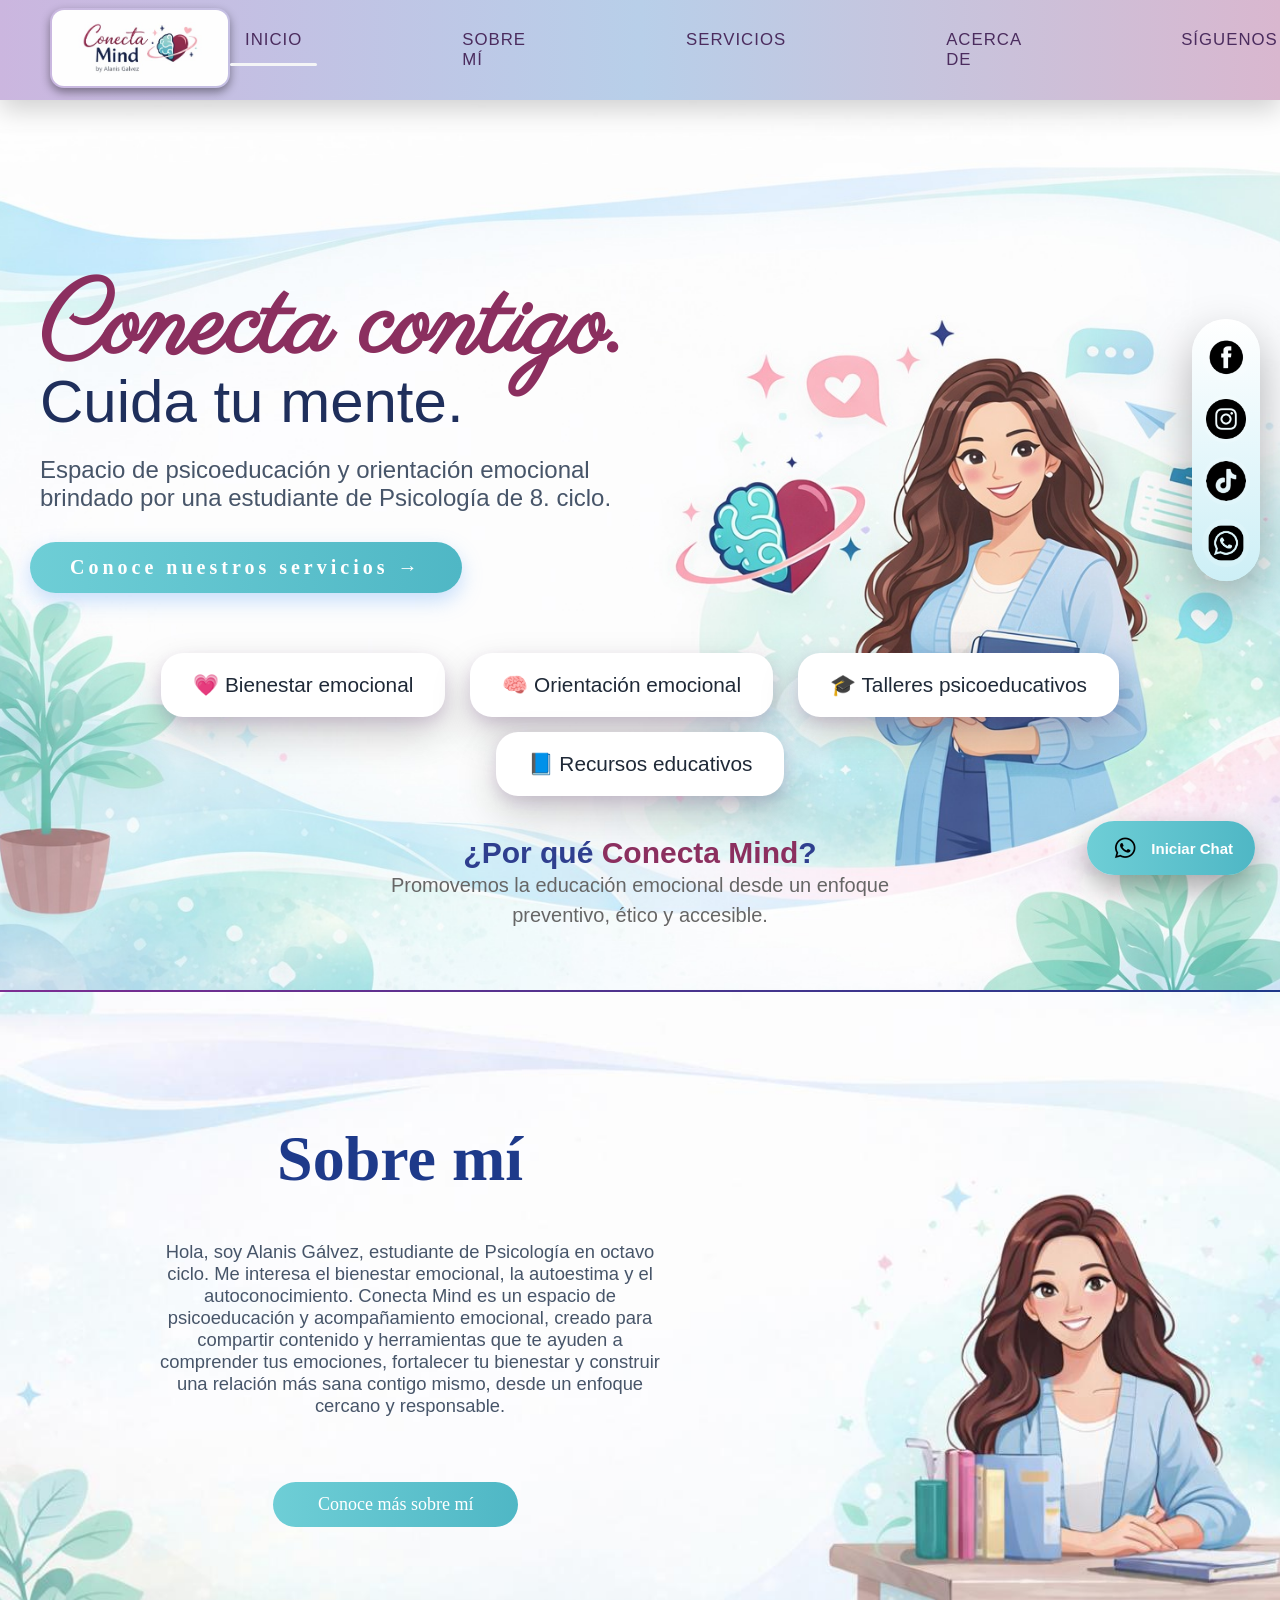
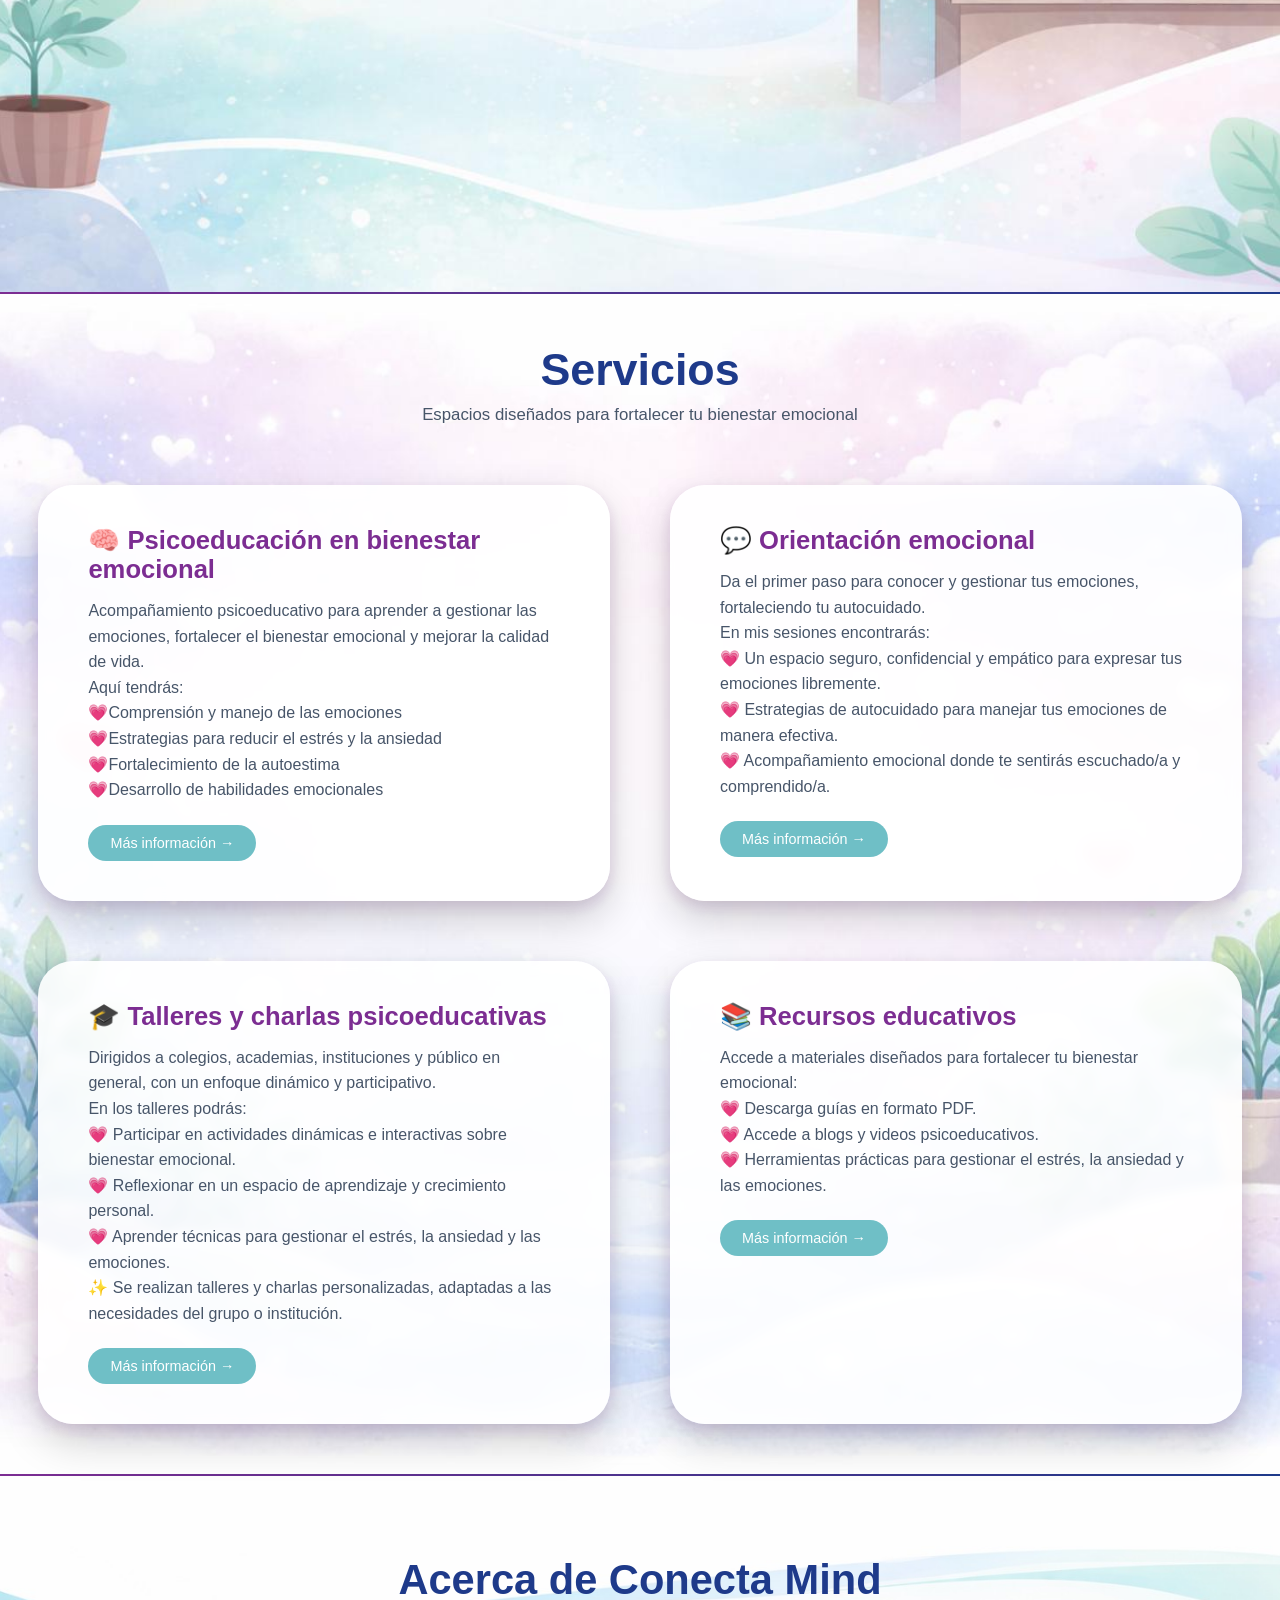
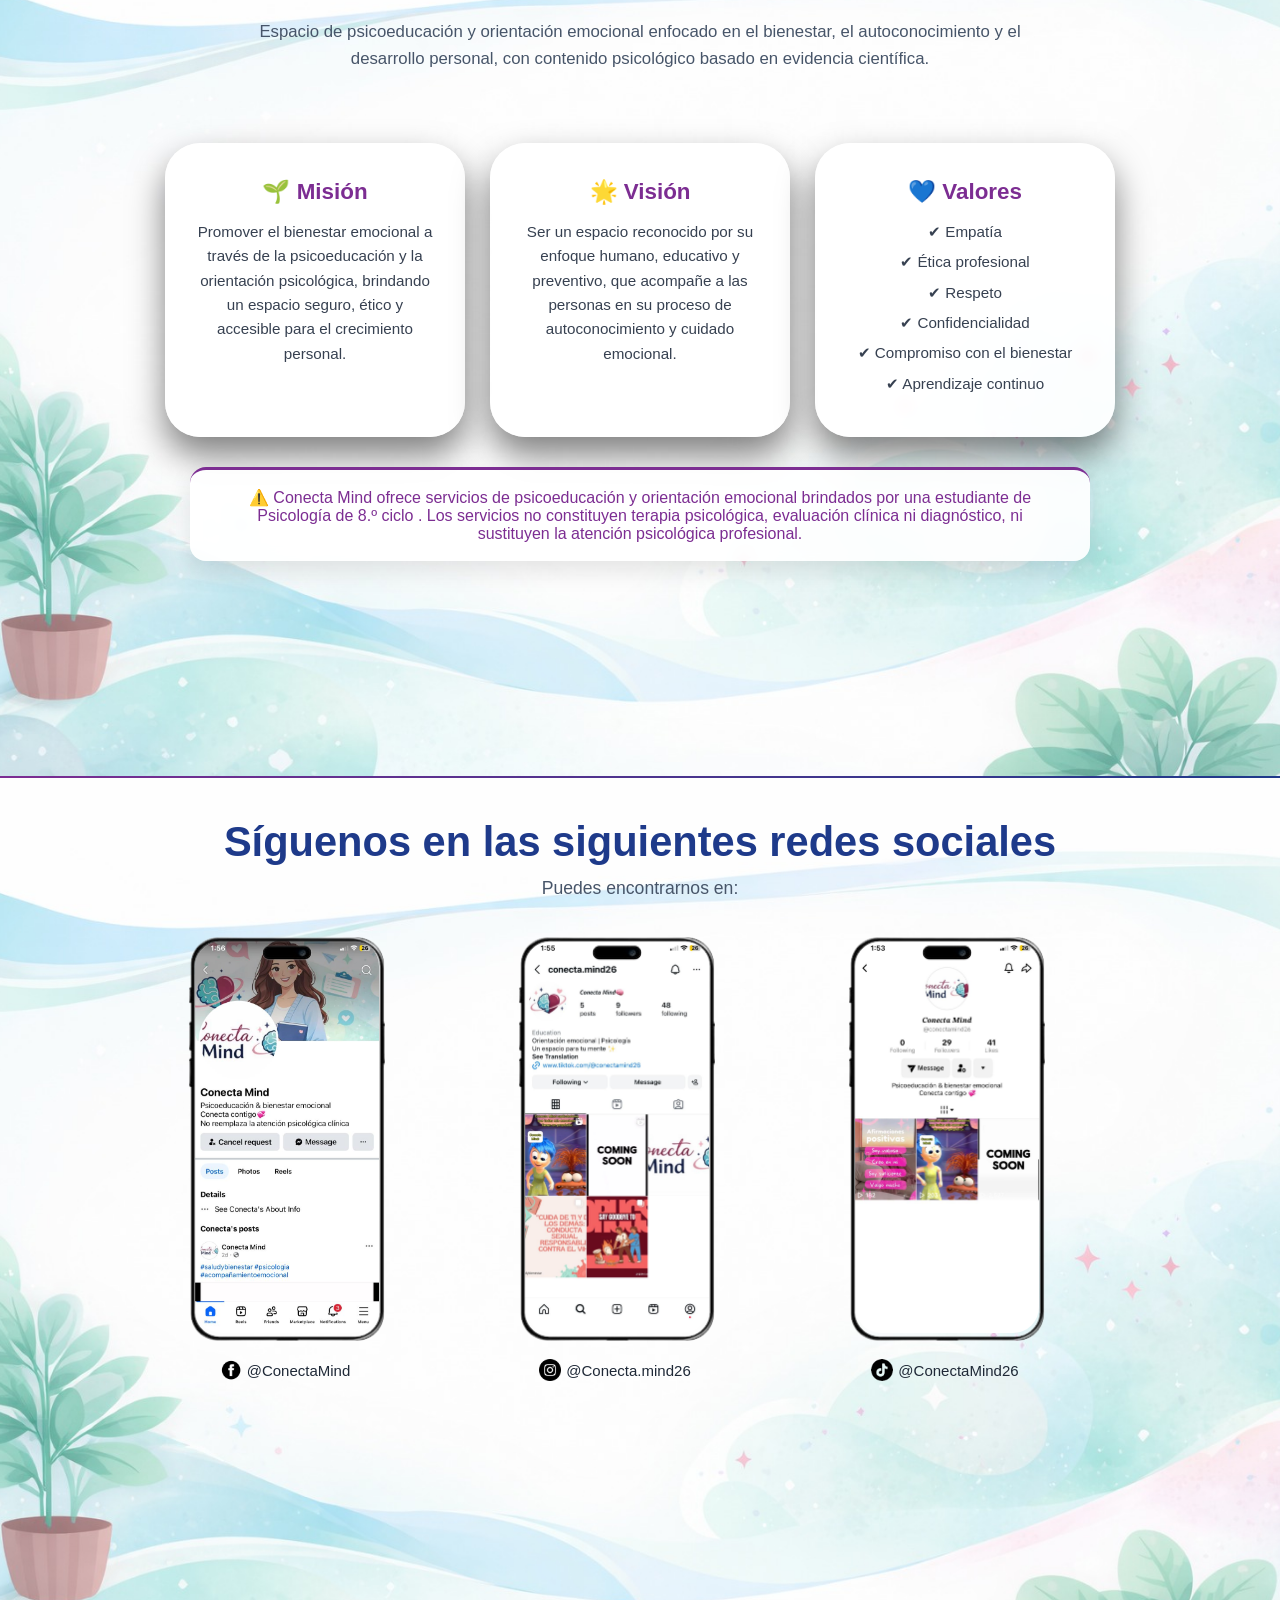
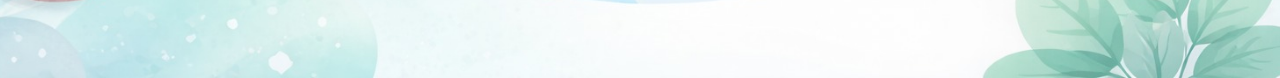
==== index.html @ ee0f62e9 "Initial commit" ====
<!DOCTYPE html>
<html lang="es">
<head>
    <meta charset="UTF-8">
    <title>Conecta Mind</title>
    <meta name="viewport" content="width=device-width, initial-scale=1.0">
    <link rel="stylesheet" href="style.css">
    <link href="https://fonts.googleapis.com/css2?family=Parisienne&display=swap" rel="stylesheet">
</head>
<body>

<!-- NAVBAR -->
<nav class="navbar">
    <div class="nav-left">
        <img src="fotos/central.png" class="logo-circle">
    </div>

    <ul class="nav-center">
        <li><a href="#inicio" class="nav-link">INICIO</a></li>  
        <li><a href="#sobre-mi" class="nav-link">SOBRE MÍ</a></li>
        <li><a href="#servicios" class="nav-link">SERVICIOS</a></li>
        <li><a href="#acerca" class="nav-link">ACERCA DE</a></li>
        <li><a href="#contactame" class="nav-link">SÍGUENOS</a></li>
    </ul>
</nav>


<!-- HERO -->
<section id="inicio" class="hero-bg">
    <div class="hero-container">

        <div class="hero-text">
            <h1>
                <span class="titulo-manuscrito">Conecta contigo.</span><br>
                <span>Cuida tu mente.</span>
            </h1>

            <p>
                Espacio de psicoeducación y orientación emocional brindado por una estudiante
                de Psicología de 8. ciclo.
            </p>

            <a href="#servicios" class="btn-servicios">
                Conoce nuestros servicios →
            </a>
        </div>

    </div>

    <div class="hero-cards">
        <div class="mini-card">💗 Bienestar emocional</div>
        <div class="mini-card">🧠 Orientación emocional</div>
        <div class="mini-card">🎓 Talleres psicoeducativos</div>
        <div class="mini-card">📘 Recursos educativos</div>
    </div>

    <div class="hero-porque-texto">
        <h3>¿Por qué <span>Conecta Mind</span>?</h3>
        <p>
        Promovemos la educación emocional desde un enfoque
        preventivo, ético y accesible.
        </p>
    </div>
</section>

<div class="section-divider"></div>

<!-- SOBRE MI -->
<section id="sobre-mi" class="section-bg">
    <div class="section-content">

        <div class="about-text">
            <h2>Sobre mí</h2>

            <p>
                Hola, soy Alanis Gálvez, estudiante de Psicología en octavo ciclo. Me interesa el bienestar emocional, la autoestima y el autoconocimiento.
                Conecta Mind es un espacio de psicoeducación y acompañamiento emocional, creado para compartir contenido y herramientas que te ayuden a comprender tus
                emociones, fortalecer tu bienestar y construir una relación más sana contigo mismo, desde un enfoque cercano y responsable.
            </p>

             <button class="btn-sobre-mi">Conoce más sobre mí</button>

        </div>

    </div>
</section>

<div class="section-divider"></div>

<!-- SERVICIOS -->
<section id="servicios" class="servicios">
    <div class="servicios-container">

        <h2 class="section-title">Servicios</h2>
        <p class="section-subtitle">
            Espacios diseñados para fortalecer tu bienestar emocional
        </p>

        <div class="servicios-cards">

            <div class="servicio-card">
                <h3>🧠 Psicoeducación en bienestar emocional</h3>
                <p>
                    Acompañamiento psicoeducativo para aprender a gestionar las emociones, fortalecer el bienestar 
                    emocional y mejorar la calidad de vida.<br>
                    Aquí tendrás:<br>
                    💗Comprensión y manejo de las emociones<br>
                    💗Estrategias para reducir el estrés y la ansiedad<br>
                    💗Fortalecimiento de la autoestima<br>
                    💗Desarrollo de habilidades emocionales
                </p>
                <a href="servicios.html#psicoeducacion" class="servicio-boton">
                    Más información →
                </a>
            </div>

            <div class="servicio-card">
                <h3>💬 Orientación emocional</h3>
                <p>
                    Da el primer paso para conocer y gestionar tus emociones, fortaleciendo tu autocuidado.<br>
                    En mis sesiones encontrarás:<br>
                    💗 Un espacio seguro, confidencial y empático para expresar tus emociones libremente.<br>
                    💗 Estrategias de autocuidado para manejar tus emociones de manera efectiva.<br>
                    💗 Acompañamiento emocional donde te sentirás escuchado/a y comprendido/a.
                </p>
                <a href="servicios.html#orientacion" class="servicio-boton">
                    Más información →
                </a>
            </div>

            <div class="servicio-card">
                <h3>🎓 Talleres y charlas psicoeducativas</h3>
                <p>
                    Dirigidos a colegios, academias, instituciones y público en general, con un enfoque dinámico y
                    participativo.<br>
                    En los talleres podrás:<br>
                    💗 Participar en actividades dinámicas e interactivas sobre bienestar emocional.<br>
                    💗 Reflexionar en un espacio de aprendizaje y crecimiento personal.<br>
                    💗 Aprender técnicas para gestionar el estrés, la ansiedad y las emociones.<br>
                    ✨ Se realizan talleres y charlas personalizadas, adaptadas a las necesidades del grupo o institución.
                </p>
                <a href="servicios.html#talleres" class="servicio-boton">
                    Más información →
                </a>
            </div>

            <div class="servicio-card">
                <h3>📚 Recursos educativos</h3>
                <p>
                    Accede a materiales diseñados para fortalecer tu bienestar emocional:<br>
                    💗 Descarga guías en formato PDF.<br>
                    💗 Accede a blogs y videos psicoeducativos.<br>
                    💗 Herramientas prácticas para gestionar el estrés, la ansiedad y las emociones.
                </p>
                <a href="servicios.html#recursos" class="servicio-boton">
                    Más información →
                </a>
            </div>

        </div>
    </div>
</section>

<div class="section-divider"></div>

<!-- ACERCA DE -->
<section id="acerca" class="acerca-bg">
    <div class="acerca-container">

    <h2 class="acerca-title">Acerca de Conecta Mind</h2>

    <p class="acerca-subtitle">
        Espacio de psicoeducación y orientación emocional enfocado en el bienestar,
        el autoconocimiento y el desarrollo personal, con contenido psicológico
        basado en evidencia científica.
    </p>

    <div class="about-cards">

        <div class="about-card">
            <h3>🌱 Misión</h3>
            <p>
                Promover el bienestar emocional a través de la psicoeducación y la
                orientación psicológica, brindando un espacio seguro, ético y
                accesible para el crecimiento personal.
            </p>
        </div>

        <div class="about-card">
            <h3>🌟 Visión</h3>
            <p>
                Ser un espacio reconocido por su enfoque humano, educativo y
                preventivo, que acompañe a las personas en su proceso de
                autoconocimiento y cuidado emocional.
            </p>
        </div>

        <div class="about-card">
            <h3>💙 Valores</h3>
            <ul>
                <li>✔ Empatía</li>
                <li>✔ Ética profesional</li>
                <li>✔ Respeto</li>
                <li>✔ Confidencialidad</li>
                <li>✔ Compromiso con el bienestar</li>
                <li>✔ Aprendizaje continuo</li>
            </ul>
        </div>
    </div>

    <!-- FILA 2: NOTA (ABAJO, CENTRADA) -->
    <div class="nota-importante">
    ⚠️ Conecta Mind ofrece servicios de psicoeducación y orientación emocional brindados por una estudiante de Psicología de 8.º ciclo
            . Los servicios no constituyen terapia psicológica, evaluación clínica ni diagnóstico,
             ni sustituyen la atención psicológica profesional.
</div>

</section>

<div class="section-divider"></div>

<!-- CONTACTO -->
<section id="contactame" class="contacto-bg">
    <h2 class="contacto-title">Síguenos en las siguientes redes sociales</h2>
    <p class="contacto-texto">Puedes encontrarnos en:</p>

    <div class="phones-container">

        <div class="phone">
            <img src="fotos/iphonermv.png" class="phone-frame" alt="iPhone Facebook">
            <img src="fotos/fperfil.png" class="phone-screen" alt="Facebook">

            <div class="phone-info">
                <img src="fotos/fcrmv.png" class="app-icon">
                <span>@ConectaMind</span>
            </div>
        </div>

        <div class="phone">
            <img src="fotos/iphonermv.png" class="phone-frame" alt="iPhone Instagram">
            <img src="fotos/iperfil.png" class="phone-screen" alt="Instagram">

            <div class="phone-info">
                <img src="fotos/instl.png" class="app-icon">
                <span>@Conecta.mind26</span>
            </div>
        </div>

        <div class="phone">
            <img src="fotos/iphonermv.png" class="phone-frame" alt="iPhone TikTok">
            <img src="fotos/tperfil.png" class="phone-screen" alt="TikTok">

            <div class="phone-info">
                <img src="fotos/tikrmv.png" class="app-icon">
                <span>@ConectaMind26</span>
            </div>
        </div>

    </div>
</section>

<!-- WHATSAPP -->
<a href="https://wa.me/51906662361" class="whatsapp-float" target="_blank">
    <img src="fotos/whats-removebg-preview.png" alt="WhatsApp">
    Iniciar Chat
</a>

<script src="script.js"></script>

<div id="modal-pdf" class="modal-pdf">
    <div class="modal-content">
        <span class="close-modal">&times;</span>

        <iframe 
            src="CV-ESTUDIANTE DE PSICOLOGIA (1).pdf"
            frameborder="0"
            class="pdf-frame">
        </iframe>
    </div>
</div>

<!-- SOCIAL FLOAT BAR -->
<div class="social-float">
    <a href="https://www.facebook.com/profile.php?id=61585674736345&mibextid=wwXIfr&rdid=KETWeDx8skekte76&share_url=https%3A%2F%2Fwww.facebook.com%2Fshare%2F1G4W8rUVQK%2F%3Fmibextid%3DwwXIfr#" target="_blank" class="social-icon facebook">
        <img src="fotos/fcrmv.png" alt="Facebook">
    </a>

    <a href="https://www.instagram.com/conecta.mind26/" target="_blank" class="social-icon instagram">
        <img src="fotos/instl.png" alt="Instagram">
    </a>

    <a href="https://www.tiktok.com/@conectamind26" target="_blank" class="social-icon tiktok">
        <img src="fotos/tikrmv.png" alt="TikTok">
    </a>

    <a href="https://wa.me/51906662361" target="_blank" class="social-icon whatsapp">
        <img src="fotos/wsprmv.png" alt="WhatsApp">
    </a>
</div>
</body>
</html>
---- style.css ----
/* ================== RESET ================== */
* {
    margin: 0;
    padding: 0;
    box-sizing: border-box;
    font-family: 'Segoe UI', sans-serif;
}

body {
    background: #f8fafc;
    padding-top: 90px;
    color: #1f2937;
    width: 100%;
  overflow-x: hidden;
}


/* ================== NAVBAR ================== */
.navbar {
    position: fixed;
    top: 0;
    width: 100%;
    height: 100px;
    background: linear-gradient(
  90deg,
  #cbb6df,
  #b8cfe9,
  #d9b7cf
);
    display: flex;
    justify-content: space-between;
    align-items: center;
    padding: 0 50px;
    box-shadow: 0 10px 25px rgba(0,0,0,0.18);
    z-index: 1000;
    backdrop-filter: blur(10px);
    margin-left: auto;
}

.logo-circle {
    height: 80px;
    width: 180px;
    border-radius: 14px;
    object-fit: cover;
    cursor: pointer;
    transition: transform 0.3s ease;
    padding: 2px;
    box-shadow: 0 4px 10px rgba(0,0,0,0.40);
    margin-left: auto;
}

.logo-circle:hover {
    transform: scale(1.1);
}


.logo {
    height: 80px;
    margin-left: 60px;
}

.nav-center {
    display: flex;
    list-style: none;
    gap: 130px;
}

.nav-link {
    font-size: 1.05rem;
    text-decoration: none;
    color: #4B2C5E;; /* TEXTO BLANCO */
    font-weight: 500;
    position: relative;
    letter-spacing: 1px;
    padding: 10px 15px;
}

.nav-link::after {
    content: "";
    position: absolute;
    bottom: -6px;
    left: 0;
    width: 0;
    height: 2px;
    background: #f4f5f6;
    transition: 0.3s;
    height: 3px;
    border-radius: 10px;
}

.nav-link:hover::after,
.nav-link.active::after {
    width: 100%;
}

.nav-btn {
    background: linear-gradient(135deg, #38bdf8, #6366f1);
    color: white;
    padding: 10px 28px;
    border-radius: 30px;
    text-decoration: none;
}

/* ================== HERO ================== */
.hero-bg {
    background: url("fotos/fondotodo.png") no-repeat center/cover;
    min-height: 100vh;
    padding: 30px 20px;
    scroll-margin-top: 10px; /* altura del navbar */
}

.hero-container {
    padding-left: 1%;
    max-width: 1200px;
    margin: auto;
    display: flex;
    align-items: center;
    gap: 60px;
    padding: 10px 60px;
}

.hero-text h1 {
    margin-left: -60px;
    font-size: 52px;
    font-weight: 700;
    color: #8a3c6e;
    margin-bottom: 20px;
}

.hero-text h1 span:not(.titulo-manuscrito) {
    display: block;
    font-size: 48px;
    font-weight: 500;
    color: #1f2f5c;
    margin-top: 100px;
}

.hero-text p {
    margin-left: -60px;
    margin-top: 20px;
    font-size: 1.5rem;
    max-width: 640px;
    text-align: left;
    
}

.titulo-manuscrito {
    display: inline-block;
    transform: translateY(130px);
    font-family: 'Parisienne', cursive !important;
    font-size: 100px;
    color: #8b2f5f;
}

.hero-text h1 span:last-child {
    font-size: 60px;
    font-weight: 500;
    color: #1f2f5c;
}

hero-porque-texto {
    margin-top: 70px;
    padding-top: 10px;
    text-align: center;
}

.hero-porque-texto h3 {
    font-size: 30px;
    font-weight: 600;
    color: #2f3f8f;
    margin-top: 30px;
    padding-top: 10px;
    text-align: center;
}

.hero-porque-texto h3 span {
    font-size: 30px;
    color: #8b2f5f;
    text-align: center;
}

.hero-porque-texto p {
    font-size: 20px;
    font-weight: 500;
    color: #666;
    max-width: 520px;
    margin: 0 auto;
    line-height: 1.5;
    text-align: center;
}

/* ================== HERO CARDS ================== */
.hero-cards {
    font-size: 1.3rem;
    display: flex;
    justify-content: center;
    gap: 25px;
    margin-top: 60px;
    flex-wrap: wrap;
}   

.mini-card {
    margin-top: -10px;
    background: white;
    padding: 20px 32px;
    border-radius: 22px;

    box-shadow:
        0 18px 40px rgba(0,0,0,0.18),
        0 6px 14px rgba(124,45,146,0.15);

    transition: transform 0.35s ease, box-shadow 0.35s ease;
}

.mini-card:hover {
    transform: translateY(-10px) scale(1.1);
    box-shadow:
        0 28px 55px rgba(0,0,0,0.28),
        0 10px 22px rgba(30,58,138,0.25);
}

.btn-servicios {
    font-family: 'Pacifico', cursive;
    margin-left: -70px;
    padding: 14px 40px;
    display: inline-block;
    margin-top: 30px;
    background: linear-gradient(90deg, #6ECED6, #4FB7C5);
    color: #fff;
    font-size: 20px;
    font-weight: 600;
    border-radius: 30px;
    text-decoration: none;
    box-shadow: 0 8px 20px rgba(96,165,250,0.35);
    transition: all 0.3s ease;
    letter-spacing: 4px;
}

.btn-servicios:hover {
    transform: scale(1.08);
    box-shadow: 0 14px 30px rgba(217,70,239,0.35);
}


/* ================== SECCIONES GENERALES ================== */
section h2 {
    font-size: 2.6rem;
    color: #1e3a8a;
    margin-bottom: 15px;
}

section p {
    font-size: 1.1rem;
    color: #475569;
}

/* ================== SOBRE MI ================== */
#sobre-mi {
    min-height: 100vh;
    padding: 100px 0;
    scroll-margin-top: 90px; /* altura del navbar */
    text-align: center;
}

.section-bg {
    background: url("fotos/sobremi.png") no-repeat center/cover;
    padding: 140px 0;
}

.section-content {
    max-width: 1200px;
    margin: auto;
    display: flex;
    gap: 60px;
    padding: 0 60px;
    align-items: center;
}
.about-text h2 {
    font-family: 'Pacifico', cursive;
    margin-left: 30px;
    margin-top: 30px;
    font-size: 4rem;
    font-weight: 600;
}

.about-text h3 {
    font-size: 2rem;
    margin-top: 10px;
    color: #7c2d92;
    text-align: center;
}

.about-text p {
    margin-left: 50px;
    font-size: 1.15rem;
    margin-top: 30px;
    max-width: 520px;
}

.subtitle {
    font-size: 1.5rem;
    margin: 10px 0 20px;
    color: #64748b;
}

.about-text ul {
    margin-top: 20px;
    list-style: none;
}

.about-text li {
    margin-bottom: 10px;
    font-size: 1.05rem;
}

.about-img img {
    width: 480px;
    border-radius: 26px;
    object-fit: cover;
    margin-top: 60px;

    border: 3px solid rgba(255,255,255,0.7);

    box-shadow:
        0 28px 60px rgba(0,0,0,0.28),
        0 0 0 10px rgba(124,45,146,0.12);

    transition: transform 0.4s ease, box-shadow 0.4s ease;
}

.about-img img:hover {
    transform: translateY(-12px) scale(1.05);
    box-shadow:
        0 38px 75px rgba(0,0,0,0.38),
        0 0 0 14px rgba(30,58,138,0.2);
}

/* ================== SERVICIOS ================== */
.servicios {
    background: url("fotos/2serv.png") no-repeat center/cover;
    min-height: 100vh;
    padding: 50px 3%;
    scroll-margin-top: 100px;
    text-align: center;
}

.servicios-container {
    max-width: 1250px;
    margin: auto;
}

.servicios-cards {
    display: grid;
    grid-template-columns: repeat(2, 1fr);
    gap: 60px;
    margin-top: 60px;
}

.servicio-card {
    background: rgba(255,255,255,0.9);
    border-radius: 35px;
    padding: 40px 50px;
    text-align: left;

    box-shadow:
        0 18px 40px rgba(0,0,0,0.18),
        0 6px 14px rgba(124,45,146,0.15);

    backdrop-filter: blur(6px);
    transition: all 0.35s ease;
}

.servicio-card h3 {
    font-size: 1.6rem;
    color: #7c2d92;
    margin-bottom: 14px;
    font-weight: 700;
}

.servicio-card p {
    font-size: 1rem;
    color: #475569;
    line-height: 1.6;
    margin-bottom: 22px;
}

.servicio-card:hover {
    transform: translateY(-14px);
    box-shadow:
        0 28px 55px rgba(0,0,0,0.28),
        0 10px 22px rgba(30,58,138,0.25);
}

.servicio-boton{
    display: inline-block;
    padding: 10px 22px;
    border-radius: 20px;
    background: #6fbfc6;
    color: white;
    font-size: 0.9rem;
    font-weight: 500;
    text-decoration: none;
    transition: all 0.3s ease;
    margin-top: auto;
}

.servicio-boton:hover {
    background: #5aaeb6;
    transform: translateX(4px);
}

/* ================== CARDS ================== */
.cards {
    display: flex;
    gap: 30px;
    justify-content: center;
    flex-wrap: wrap;
    margin-top: 60px;
}

.card {
    width: 280px;
    padding: 40px;
    border-radius: 25px;
    background: white;
    box-shadow: 0 15px 30px rgba(0,0,0,0.1);
    transition: 0.3s;
}

.card:hover {
    transform: translateY(-10px);
}

/* ================== ACERCA DE ================== */
.acerca-bg {
    background: url("fotos/serviciosss.png") no-repeat center/cover;;
    min-height: 100vh;
    padding: 150px ;
    scroll-margin-top: 100px;
    padding-top: 80px;   /* antes 140px aprox */
    padding-bottom: 100px;
}

.acerca-content {
    max-width: 1100px;
    margin: auto;
    padding: 0 60px;
    text-align: center;
}

.acerca-content h2 {
    color: #7c2d92;
    margin-bottom: 20px;
}

.acerca-content p {
    font-size: 1.15rem;
    max-width: 750px;
    margin: auto;
    line-height: 1.8;
}

/* ================== CONTACTO ================== */
.contacto-bg {
    background: url("fotos/serviciosss.png") no-repeat center/cover;
    min-height: 100vh;
    padding: 40px 0;
    scroll-margin-top: 90px; /* altura del navbar */
    text-align: center;
}

.contacto-title {
    font-size: 2.6rem;
    color: #1e3a8a;
    margin-bottom: 12px;
}

.contacto-texto {
    font-size: 1.1rem;
    color: #475569;
    margin-bottom: 50px;
}

/* CONTENEDOR DE ICONOS */
.contacto-cards {
    display: flex;
    justify-content: center;
    gap: 30px;
    flex-wrap: wrap;
}

/* TARJETA */
.contacto-card {
    width: 130px;
    display: flex;
    flex-direction: column;
    align-items: center;
    text-decoration: none;
    color: #1f2937;
    font-weight: 500;
    transition: 0.3s;
}

/* ICONO */
.contacto-card img {
    width: 70px;
    height: 70px;
    background: white;
    border-radius: 50%;
    padding: 14px;
    box-shadow: 0 15px 30px rgba(0,0,0,0.12);
    margin-bottom: 10px;
    object-fit: contain;
}

/* HOVER */
.contacto-card:hover {
    transform: translateY(-8px);
}

.section-divider {
    width: 100%;
    height: 2px;
    background: linear-gradient(
        90deg,
        #7c2d92,
        #1e3a8a
    );
}




/* ================== WHATSAPP FLOTANTE ================== */
.whatsapp-float {
    
    position: fixed;
    bottom: 25px;
    right: 25px;

    background: linear-gradient(90deg, #6ECED6, #4FB7C5);
    color: white;

    padding: 14px 22px;
    border-radius: 40px;

    text-decoration: none;
    font-size: 15px;
    font-weight: 600;

    display: flex;
    align-items: center;
    gap: 10px;

    box-shadow: 0 12px 30px rgba(0,0,0,0.35);
    z-index: 99999;
    transition: all 0.3s ease;
}

/* Hover */
.whatsapp-float:hover {
    transform: scale(1.08);
    box-shadow: 0 15px 35px rgba(0,0,0,0.45);
}



.nav-profile {
    display: flex;
    align-items: center;
    gap: 10px;
    color: white;
    font-weight: 500;
}

.profile-img {
    width: 42px;
    height: 42px;
    border-radius: 50%;
    object-fit: cover;
    border: 2px solid rgba(255,255,255,0.6);
}

.profile-name {
    color: white;
    text-decoration: none;
    position: relative;
    cursor: pointer;
}

.profile-name::after {
    content: "";
    position: absolute;
    left: 0;
    bottom: -5px;
    width: 0;
    height: 2px;
    background: #38bdf8;
    transition: 0.3s;
}

.profile-name:hover::after {
    width: 100%;
}

.acerca-container {
    max-width: 1200px;
    margin: auto;
    padding: 0 40px;
    text-align: center;
}

.acerca-title {
    font-size: 2.6rem;
    color: #1e3a8a;
    margin-bottom: 15px;
}

.acerca-subtitle {
    max-width: 820px;
    margin: 0 auto 70px;
    font-size: 1.05rem;
    color: #475569;
    line-height: 1.6;
}

/* CONTENEDOR DE LAS 3 TARJETAS */
.about-cards {
    display: flex;
    gap: 30px;
    justify-content: center;
    align-items: stretch;
}

/* TARJETAS */
.about-card {
    width: 33%;
    min-width: 300px;
    padding: 35px 30px;
    background: rgba(255, 255, 255, 0.88);
    border-radius: 35px;
    box-shadow: 0 18px 35px rgba(0,0,0,0.50);
    backdrop-filter: blur(6px);
    transition: all 0.35s ease;
    text-align: center;
}

.about-card h3 {
    color: #7c2d92;
    margin-bottom: 15px;
    font-size: 1.4rem;
}

.about-card p,
.about-card li {
    color: #374151;
    font-size: 0.95rem;
    line-height: 1.6;
}

.about-card ul {
    list-style: none;
    padding: 0;
    margin-top: 10px;
}

.about-card li {
    margin-bottom: 6px;
}

/* EFECTO FLOTANTE */
.about-card:hover {
    transform: translateY(-14px) scale(1.04);
    box-shadow: 0 28px 55px rgba(0,0,0,0.18);
}

@media (max-width: 900px) {
    .about-cards {
        flex-direction: column;
        align-items: center;
    }

    .about-card {
        width: 100%;
        max-width: 420px;
    }
}

.about-cards {
    display: flex;
    gap: 25px;
    justify-content: center;
    flex-wrap: nowrap;
    margin-top: 10px;
}

/* 👇 NOTA VA FUERA DEL FLEX */
.nota-importante {
    width: 100%;
    max-width: 1500px;
    margin: 30px auto 0;

    padding: 18px 30px;
    background: rgba(255, 255, 255, 0.9);

    border-top: 3px solid #7c2d92;
    border-radius: 16px;

    text-align: center;
    font-size: 1rem;
    color: #7c2d92;

    box-shadow: 0 10px 25px rgba(0,0,0,0.1);
    backdrop-filter: blur(6px);
}

.nota-importante strong {
    display: block;
    margin-bottom: 4px;
    color: #7c2d92;
    font-size: 0.80rem;
}

/* BACKGROUND DE SERVICIOS */
.servicios-bg {
    min-height: 100vh;
    padding: 100px 0;
    scroll-margin-top: 90px; /* altura del navbar */
    background: url("fotos/serviciosss.png") center/cover no-repeat;
    position: relative;
}

.servicios-bg > * {
    position: relative;
    z-index: 2;
}

/* GRID */
.accordion-grid {
    display: grid;
    grid-template-columns: repeat(3, 1fr);
    gap: 26px;
    max-width: 1100px;
    margin: auto;
    align-items: start;
}


/* CARD */
.accordion-item {
    background: rgba(255,255,255,0.88);
    border-radius: 30px;
    padding: 30px;
    box-shadow: 0 18px 35px rgba(0,0,0,0.12);
    backdrop-filter: blur(8px);
    transition: 0.35s;
    align-self: start;
}

.accordion-item:hover {
    transform: translateY(-12px);
    box-shadow: 0 28px 55px rgba(0,0,0,0.18);
}

/* BOTÓN (solo título visible) */
.accordion-header {
    background: none;
    border: none;
    font-size: 1.15rem;
    font-weight: 600;
    color: #7c2d92;
    cursor: pointer;
    width: 100%;
    text-align: center;
}

/* CONTENIDO OCULTO */
.accordion-content {
    max-height: 0;
    overflow: hidden;
    transition: max-height 0.4s ease;
    margin-top: 15px;
    text-align: center;
}

.accordion-content ul {
    padding-left: 18px;
}

.accordion-content li,
.accordion-content p {
    font-size: 0.95rem;
    color: #374151;
    line-height: 1.6;
}

/* RESPONSIVE */
@media (max-width: 900px) {
    .accordion-grid {
        grid-template-columns: 1fr;
    }

    .accordion-item {
        grid-column: auto !important;
    }
}

.section-title {
    text-align: center;
    font-size: 2.8rem;
    color: #1e3a8a;
    margin-bottom: 10px;
}

.section-subtitle {
    text-align: center;
    font-size: 1.05rem;
    color: #475569;
    margin-bottom: 60px;
}

.accordion-item {
    overflow: hidden;
    cursor: pointer;
}

.accordion-content {
    max-height: 0;
    overflow: hidden;
    transition: max-height 0.4s ease;
}



.accordion-item:has(.accordion-content[style*="max-height"]) 
.accordion-header::after {
    transform: rotate(180deg);
}


/* Hover flotante */
.btn-sobre-mi:hover {
    transform: scale(1.08);
}

/* === AJUSTE SOBRE MI === */
#sobre-mi .section-content {
    align-items: flex-start;
}

.about-text {
    display: flex;
    flex-direction: column;
}

.btn-sobre-mi {
    font-family: 'Pacifico', cursive;
    margin: 65px auto 0 173px; /* centra horizontalmente */
    padding: 12px 45px;
    border-radius: 30px;
    border: none;
    background: linear-gradient(90deg, #6ECED6, #4FB7C5);
    color: white;
    font-size: 18px;
    cursor: pointer;
    transition: transform 0.3s ease, box-shadow 0.3s ease;
}

.about-img img {
    width: 450px;
    border-radius: 20px;
    box-shadow: 0 20px 40px rgba(0,0,0,0.15);
    object-fit: cover;
    transition: transform 0.4s ease, box-shadow 0.4s ease;
    margin-top: 60px; /* baja la imagen */
}

.about-img img:hover {
    transform: scale(1.08);
    box-shadow: 0 30px 55px rgba(0,0,0,0.25);
}

/* ===== MODAL PDF ===== */
.modal-pdf {
    position: fixed;
    inset: 0;
    background: rgba(0,0,0,0.55);
    display: none;
    justify-content: center;
    align-items: center;
    z-index: 99999;
}

.modal-content {
    background: white;
    width: 80%;
    max-width: 900px;
    height: 80%;
    border-radius: 40px;
    padding: 20px;
    position: relative;
    box-shadow: 0 30px 60px rgba(0,0,0,0.4);
    animation: aparecer 0.35s ease;
}

@keyframes aparecer {
    from {
        transform: scale(0.9);
        opacity: 0;
    }
    to {
        transform: scale(1);
        opacity: 1;
    }
}

.pdf-frame {
    width: 100%;
    height: 100%;
    border-radius: 20px;
}

.close-modal {
    position: absolute;
    top: 15px;
    right: 25px;
    font-size: 28px;
    cursor: pointer;
    color: #7c2d92;
    font-weight: bold;
}

/* EFECTO FLOTANTE GENERAL */
/* ===== EFECTO FLOTANTE NAVBAR ===== */
.nav-center li a,
.profile-name {
    display: inline-block;
    transition: transform 0.3s ease, text-shadow 0.3s ease;
}

.nav-center li a:hover,
.profile-name:hover {
    transform: translateY(-5px);
    text-shadow: 0 10px 20px rgba(0, 0, 0, 0.25);
}

/* ================= SOCIAL FLOAT ================= */
.social-float {
    position: fixed;
    top: 50%;
    right: 20px;
    transform: translateY(-50%);

    background: linear-gradient(
        180deg,
        #ffffff,
        #e6f7fb,
        #cdeff6
    );

    padding: 14px 10px;
    border-radius: 40px;

    display: flex;
    flex-direction: column;
    gap: 14px;

    box-shadow: 0 18px 45px rgba(0,0,0,0.3);
    z-index: 99999;
}

/* ICONOS */
.social-icon {
    width: 48px;
    height: 48px;

    background: rgba(255,255,255,0.12);
    border-radius: 50%;

    display: flex;
    align-items: center;
    justify-content: center;

    transition: transform 0.3s ease, background 0.3s ease;
}

.social-icon img {
    width: 40px;
    height: 50px;
    object-fit: contain;
}

/* HOVER */
.social-icon:hover {
    transform: scale(1.15);
    box-shadow: 0 12px 25px rgba(124,45,146,0.35);
}

.phones-container {
    display: flex;
    justify-content: center;
    gap: -100px;
    margin-top: -70px; 
    flex-wrap: wrap;
}

.phone {
    margin-left: -70px;
    position: relative;
    width: 400px;
    text-decoration: none;
    transition: transform 0.3s ease;
}

.phone:hover {
    transform: translateY(-12px);
}

.phone-frame {
    transform: translateX(-48px);
    width: 130%;
    display: block;
    z-index: 2;
    position: relative;
}

.phone-screen {
    position: absolute;
    top: 12%;
    left: 30%;
    width: 46%;
    height: 78.4%;
    object-fit: cover;
    border-radius: 26px;
    z-index: 1;
}

.phone-info {
    margin-top: -40px;
    margin-left: 20px;
    display: flex;
    justify-content: center;
    align-items: center;
    gap: 5px;

    font-size: 15px;
    font-weight: 500;
    color: #1f2937;
}

/* icono */
.app-icon {
    width: 22px;
    height: 22px;
}

/* NAVBAR SERVICIOS */
.servicios-nav {
    background: rgba(255,255,255,0.95);
}

.back-icon {
    font-size: 26px;
    text-decoration: none;
    color: #555;
    font-weight: bold;
}

/* FONDO SERVICIOS */
.servicios-page-bg {
    min-height: 100vh;
    background-image: url("fotos/2serv.png");
    background-size: cover;
    background-position: center;

    padding: 100px 60px; /* ⬅ antes 180px */
    
    display: flex;
    flex-direction: column;
    gap: 35px; /* controla separación ENTRE bloques */
}

/* BLOQUES */
.servicio-detalle {
    background: rgba(255,255,255,0.95);

    scroll-margin-top: 120px;
    padding: 80px;
    border-radius: 28px;
    text-align: left;

    max-width: 1150px; /* ⬅ CLAVE */
    margin: 0 auto;

    box-shadow:
        0 20px 45px rgba(0,0,0,0.18),
        0 8px 18px rgba(124,45,146,0.15);

    transition: all 0.35s ease;
}

.servicio-detalle:hover {
    transform: translateY(-10px);
    box-shadow:
        0 30px 65px rgba(0,0,0,0.25),
        0 12px 25px rgba(124,45,146,0.22);
}

.servicio-detalle h2 {
    margin-bottom: 15px;
    color: #6b4e71;
}

/* ================== BOTÓN REGRESAR MEJORADO ================== */
.back-arrow {
    position: absolute;
    left: 30px;
    top: 20px;

    width: 60px;
    height: 60px;

    display: flex;
    align-items: center;
    justify-content: center;

    font-size: 2.4rem;
    text-decoration: none;

    color: #4B2C5E;
    background: rgba(255,255,255,0.65);

    border-radius: 50%;
    box-shadow: 
        0 8px 20px rgba(0,0,0,0.30),
        inset 0 0 0 2px rgba(255,255,255,0.7);

    backdrop-filter: blur(6px);
    transition: all 0.35s ease;
    line-height: 20px !important;            /* 🔥 clave para centrar el icono */ 
}

/* Hover elegante */
.back-arrow:hover {
    transform: scale(1.15) translateX(1px);
    background: linear-gradient(135deg, #cbb6df, #b8cfe9, #d9b7cf);
    color: #fff;
    box-shadow: 0 12px 28px rgba(0,0,0,0.25);
}

/* Click */
.back-arrow:active {
    transform: scale(1.05);
}

@media (max-width: 768px) {

    /* 🔥 RESET PELIGROSO */
    * {
        max-width: 100%;
    }

    /* HERO */
    .hero-container {
        flex-direction: column;
        padding: 20px;
        gap: 30px;
    }

    .btn-sobre-mi {
        margin: 20px auto;     /* centro perfecto */
        width: fit-content;   /* ajusta al texto */
        max-width: 90%;
    }

    .hero-text h1,
    .hero-text p,
    .btn-servicios {
        margin-left: 0 !important;
        transform: none !important;
        text-align: left;
    }

    .titulo-manuscrito {
        font-size: 3.2rem;
        transform: none;
    }

    .hero-text h1 span:last-child {
        font-size: 2rem;
        margin-top: 10px;
    }

    /* BOTÓN */
    .btn-servicios {
        margin: 20px auto 0;
        display: inline-block;
        letter-spacing: 2px;
    }

    /* SERVICIOS */
    .servicios-cards {
        grid-template-columns: 1fr;
        padding: 0 15px;
    }

    /* ACERCA */
    .acerca-bg {
        padding: 80px 15px;
    }

    .acerca-content {
        padding: 0 15px;
    }

    /* ABOUT */
    .section-content {
        flex-direction: column;
        padding: 0 15px;
    }

    .about-img img {
        width: 100%;
        max-width: 320px;
        margin: 30px auto 0;
    }

    /* PHONE MOCKUP (EL MÁS PROBLEMÁTICO) */
    .phones-container {
        flex-direction: column;
        align-items: center;
        gap: 50px;
        margin-top: 20px;

    }

    .phone {
        margin-left: 0;
        width: 100%;
        max-width: 500px;
    }

    .phone-frame {
        width: 100%;
        transform: none;
    }

    .phone-screen {
        width: 35%;
        height: 70%;
        left: 32.5%;
        top: 10%;
    }

    .phone-info {
        margin-top: 15px;
        margin-left: 0;
        font-size: 14px;
        justify-content: center;
    }

    /* SOCIAL FLOAT */
    .social-float {
        right: 8px;
        padding: 10px 8px;
    }

    .social-icon {
        width: 40px;
        height: 40px;
    }

    /* NAVBAR */
    .navbar {
        flex-direction: column;
        height: auto;
        padding: 15px;
        gap: 10px;
    }

    .nav-center {
        gap: 20px;
        flex-wrap: wrap;
        justify-content: center;
    }

     .servicios-page-bg {
        padding: 100px 20px;
        gap: 50px;
    }

    .servicio-detalle {
        padding: 30px 25px;
        max-width: 100%;
    }

    .servicio-detalle h2 {
        font-size: 1.6rem;
    }

    .servicio-detalle p {
        font-size: 1rem;
    }

    .servicio-section {
        scroll-margin-top: 200px;
    }

    
}

.servicio-contenido {
    display: flex;
    align-items: center;
    gap: 40px;
}

/* TEXTO */
.servicio-texto {
    flex: 1;
}

/* IMAGEN */
.servicio-imagen {
    flex: 0 0 280px; /* 🔥 ancho fijo de la imagen */
    display: flex;
    justify-content: center;
}

.servicio-imagen img {
    width: 140% !important;
    max-width: 400px !important; /* 🔥 AJUSTA ESTE VALOR */
    height: auto;
}
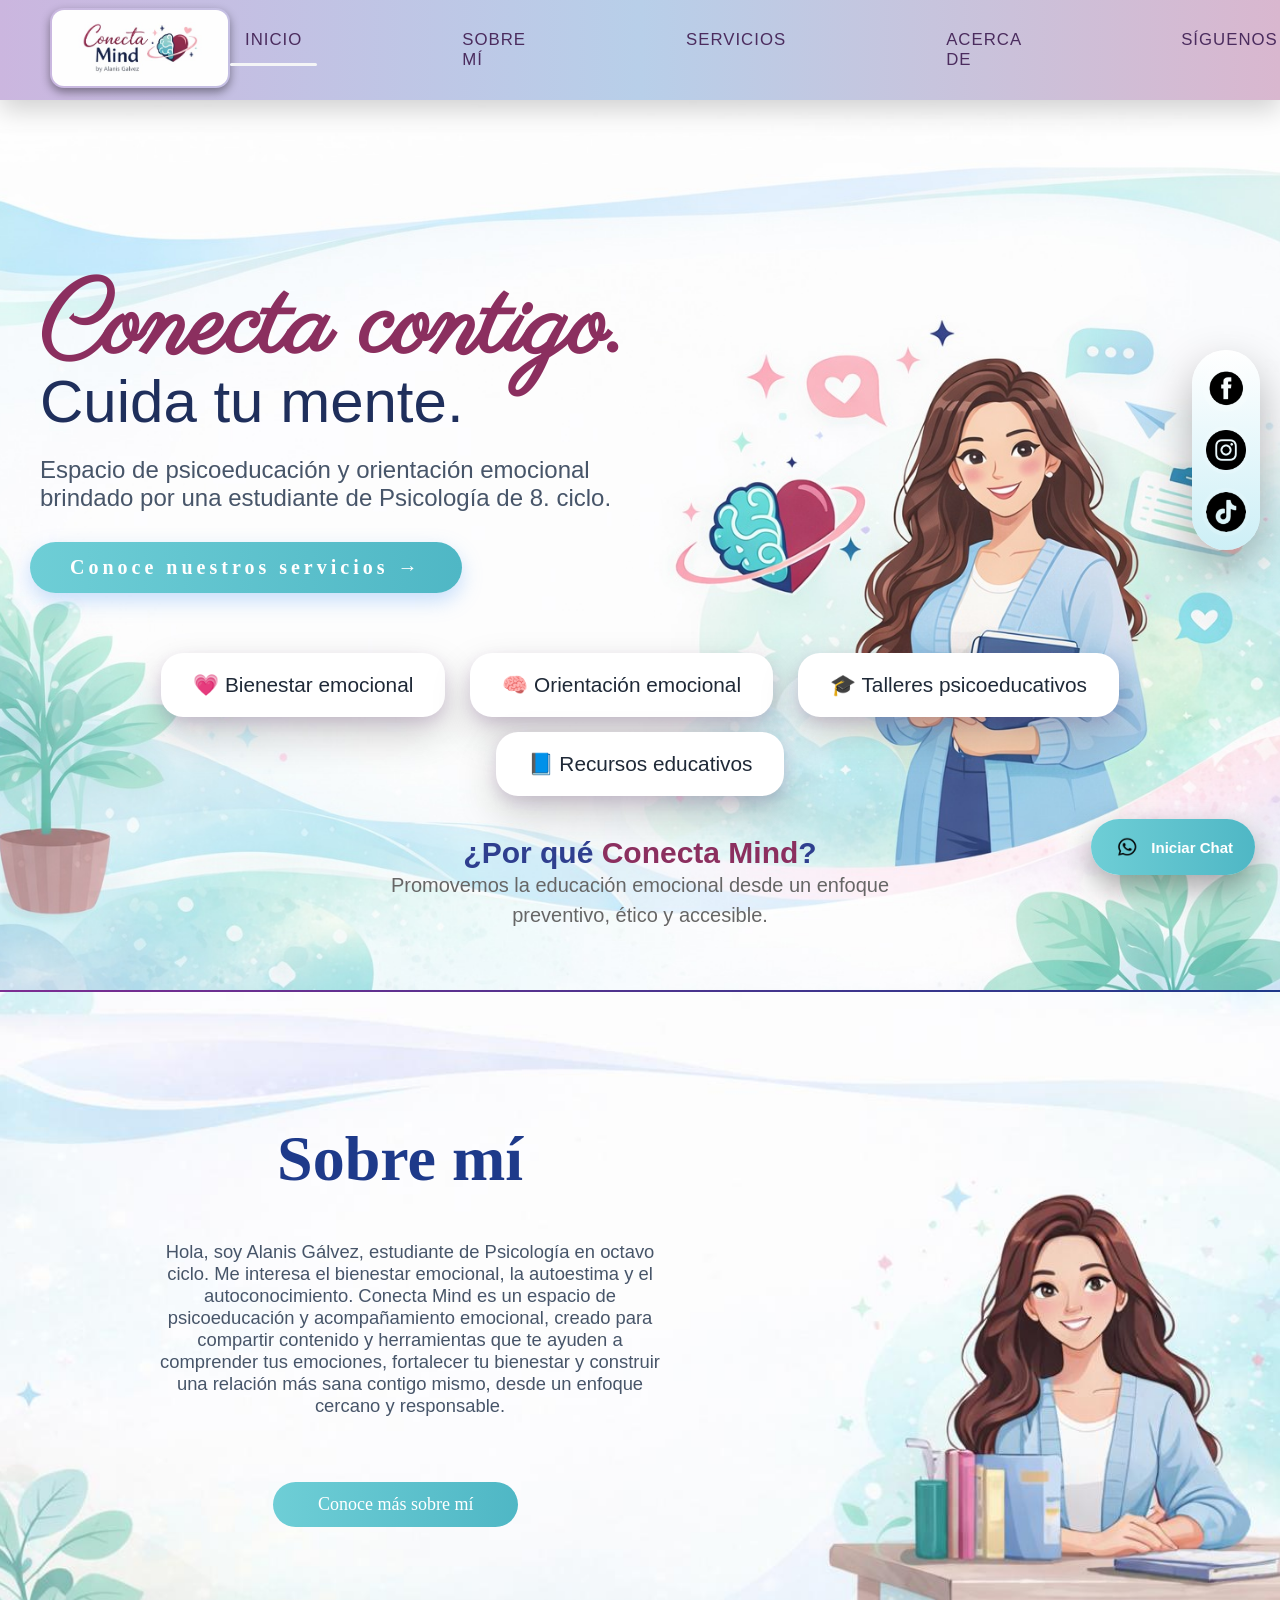
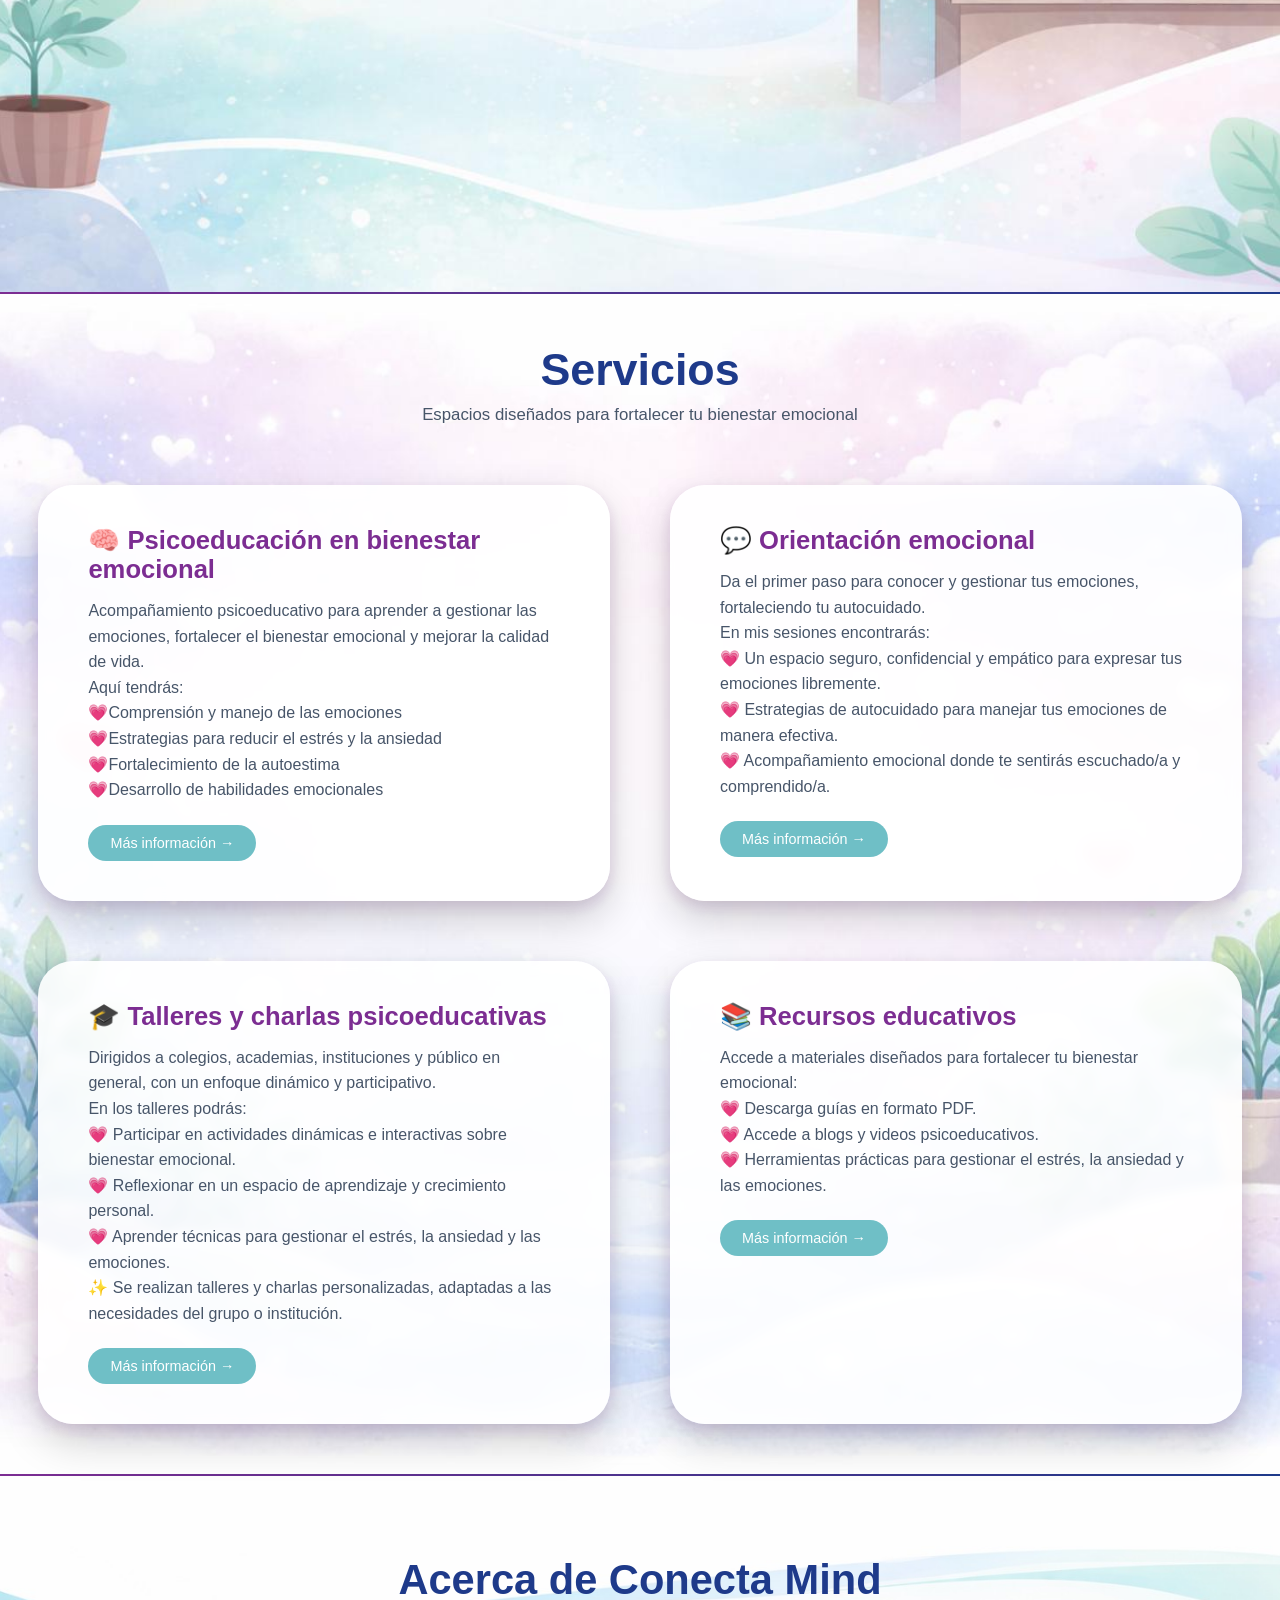
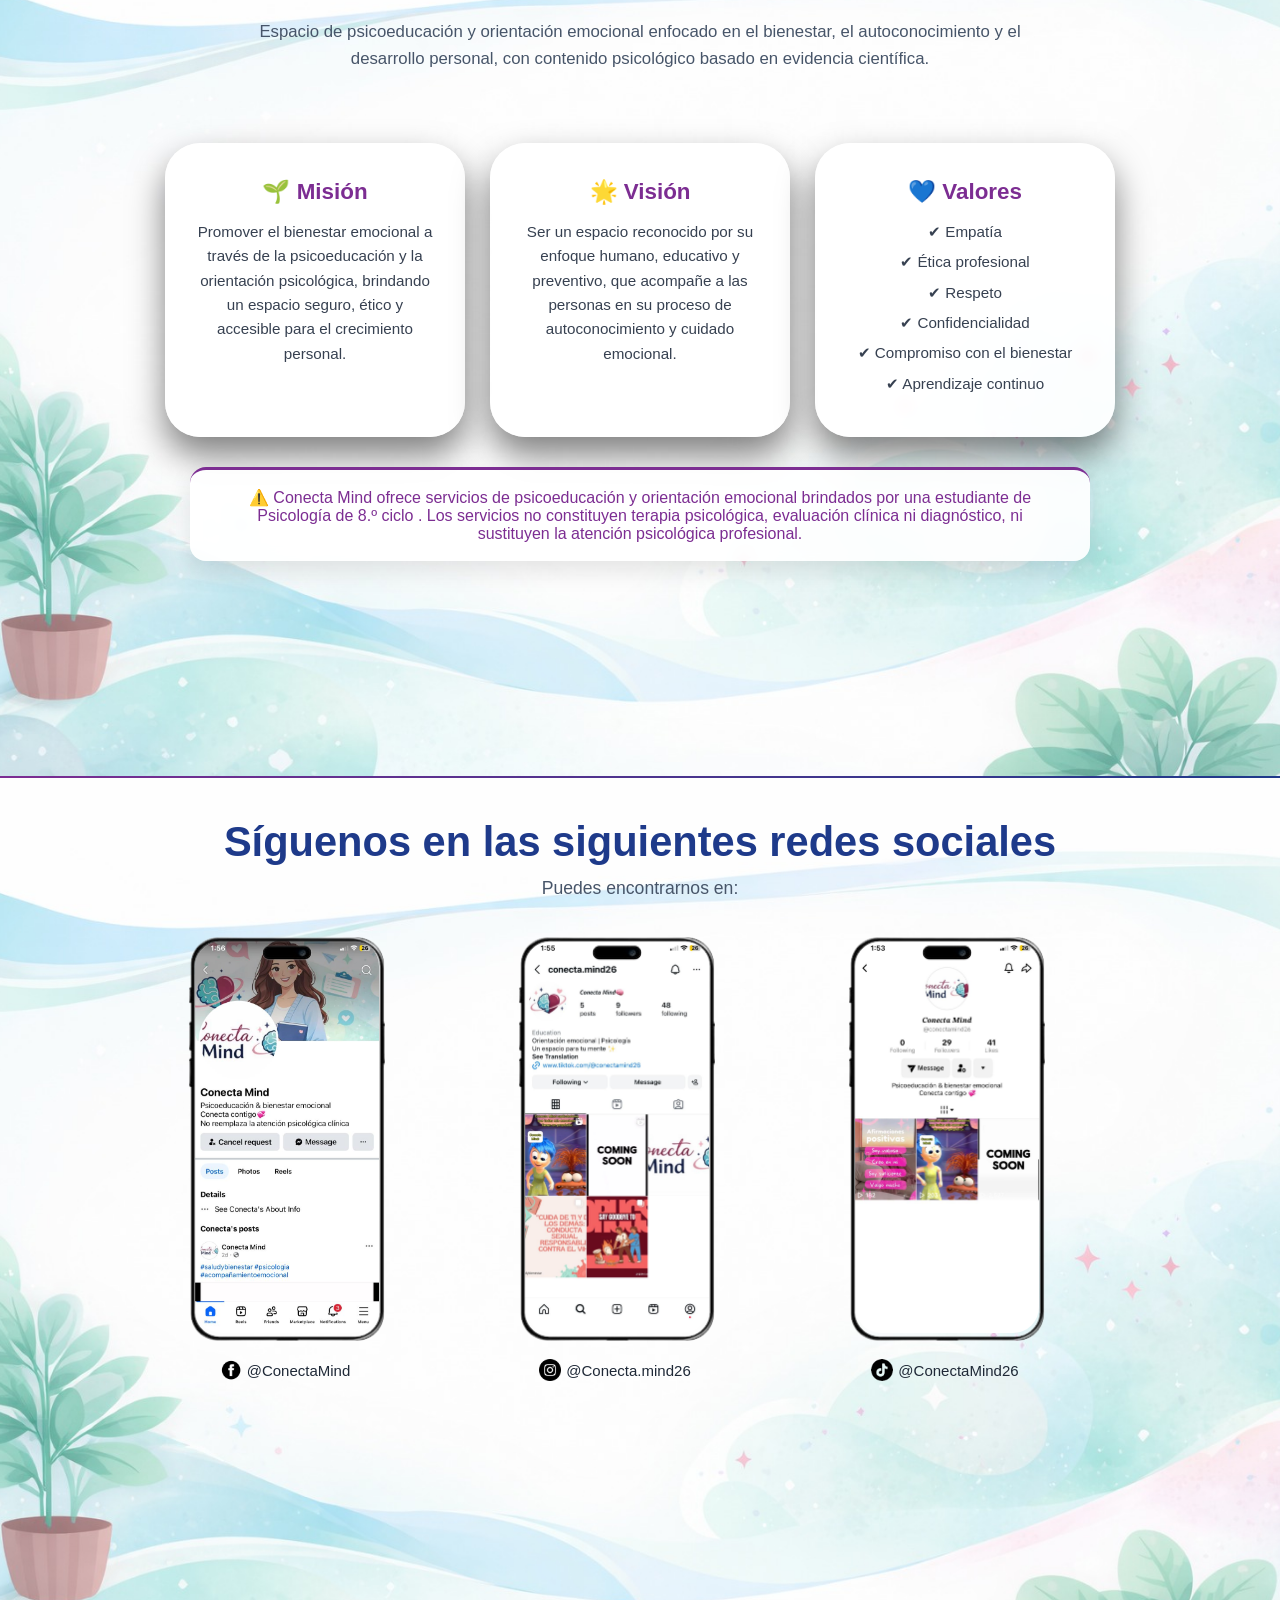
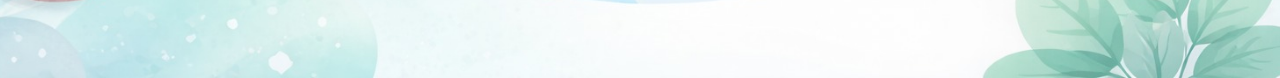
==== commit c0fdd491: "Ajusta responsive y redes sociales" ====
--- a/index.html
+++ b/index.html
@@ -12,10 +12,11 @@
 <!-- NAVBAR -->
 <nav class="navbar">
     <div class="nav-left">
-        <img src="fotos/central.png" class="logo-circle">
-    </div>
-
-    <ul class="nav-center">
+        <img src="fotos/central.png" class="logo-circle" alt="Conecta Mind">
+    </div>
+
+    <button class="nav-toggle" type="button" aria-expanded="false" aria-controls="primary-navigation"><span aria-hidden="true">&#9776;</span> Men&uacute;</button>
+    <ul class="nav-center" id="primary-navigation">
         <li><a href="#inicio" class="nav-link">INICIO</a></li>  
         <li><a href="#sobre-mi" class="nav-link">SOBRE MÍ</a></li>
         <li><a href="#servicios" class="nav-link">SERVICIOS</a></li>
@@ -214,7 +215,7 @@
             . Los servicios no constituyen terapia psicológica, evaluación clínica ni diagnóstico,
              ni sustituyen la atención psicológica profesional.
 </div>
-
+    </div>
 </section>
 
 <div class="section-divider"></div>
@@ -227,9 +228,11 @@
     <div class="phones-container">
 
         <div class="phone">
+            <div class="phone-preview">
             <img src="fotos/iphonermv.png" class="phone-frame" alt="iPhone Facebook">
             <img src="fotos/fperfil.png" class="phone-screen" alt="Facebook">
 
+            </div>
             <div class="phone-info">
                 <img src="fotos/fcrmv.png" class="app-icon">
                 <span>@ConectaMind</span>
@@ -237,9 +240,11 @@
         </div>
 
         <div class="phone">
+            <div class="phone-preview">
             <img src="fotos/iphonermv.png" class="phone-frame" alt="iPhone Instagram">
             <img src="fotos/iperfil.png" class="phone-screen" alt="Instagram">
 
+            </div>
             <div class="phone-info">
                 <img src="fotos/instl.png" class="app-icon">
                 <span>@Conecta.mind26</span>
@@ -247,9 +252,11 @@
         </div>
 
         <div class="phone">
+            <div class="phone-preview">
             <img src="fotos/iphonermv.png" class="phone-frame" alt="iPhone TikTok">
             <img src="fotos/tperfil.png" class="phone-screen" alt="TikTok">
 
+            </div>
             <div class="phone-info">
                 <img src="fotos/tikrmv.png" class="app-icon">
                 <span>@ConectaMind26</span>
@@ -260,21 +267,21 @@
 </section>
 
 <!-- WHATSAPP -->
-<a href="https://wa.me/51906662361" class="whatsapp-float" target="_blank">
+<a href="https://wa.me/51906662361" class="whatsapp-float" aria-label="Iniciar chat en WhatsApp" target="_blank">
     <img src="fotos/whats-removebg-preview.png" alt="WhatsApp">
-    Iniciar Chat
+    <span class="whatsapp-label">Iniciar Chat</span>
 </a>
 
 <script src="script.js"></script>
 
-<div id="modal-pdf" class="modal-pdf">
+<div id="modal-pdf" class="modal-pdf" role="dialog" aria-modal="true" aria-label="Curr&iacute;culum de Alanis G&aacute;lvez">
     <div class="modal-content">
-        <span class="close-modal">&times;</span>
+        <button type="button" class="close-modal" aria-label="Cerrar curr&iacute;culum">&times;</button>
 
         <iframe 
             src="CV-ESTUDIANTE DE PSICOLOGIA (1).pdf"
             frameborder="0"
-            class="pdf-frame">
+            class="pdf-frame" title="Curr&iacute;culum de Alanis G&aacute;lvez">
         </iframe>
     </div>
 </div>
@@ -293,9 +300,6 @@
         <img src="fotos/tikrmv.png" alt="TikTok">
     </a>
 
-    <a href="https://wa.me/51906662361" target="_blank" class="social-icon whatsapp">
-        <img src="fotos/wsprmv.png" alt="WhatsApp">
-    </a>
 </div>
 </body>
 </html>
--- a/style.css
+++ b/style.css
@@ -1153,182 +1153,133 @@
     transform: scale(1.05);
 }
 
-@media (max-width: 768px) {
-
-    /* 🔥 RESET PELIGROSO */
-    * {
-        max-width: 100%;
+
+/* Original service image layout (desktop). */
+.servicio-contenido { display: flex; align-items: center; gap: 40px; }
+.servicio-texto { flex: 1; }
+.servicio-imagen { flex: 0 0 280px; display: flex; justify-content: center; }
+.servicio-imagen img { width: 140%; max-width: 400px; height: auto; }
+.nav-toggle { display: none; }
+.phone-preview { display: contents; }
+.close-modal { border: 0; background: transparent; }
+.whatsapp-float img { width: 28px; height: 28px; object-fit: contain; }
+body.modal-open { overflow: hidden; }
+
+/* Layout adjustments apply only to tablets and phones. */
+@media (max-width: 1100px) {
+
+:root { --header-height: 100px; --page-gutter: clamp(20px, 5vw, 80px); }
+html { scroll-padding-top: calc(var(--header-height) + 16px); }
+body { padding-top: 0; overflow-x: visible; }
+img { max-width: 100%; }
+section[id] { scroll-margin-top: 16px !important; }
+p { line-height: 1.65; }
+a, button { -webkit-tap-highlight-color: transparent; }
+a:focus-visible, button:focus-visible { outline: 3px solid #7c2d92; outline-offset: 5px; }
+.navbar { position: sticky; height: var(--header-height); padding: 10px var(--page-gutter); gap: 24px; }
+.nav-left { flex-shrink: 0; }
+.logo-circle { display: block; object-fit: contain; margin: 0; }
+.nav-center { gap: clamp(4px, 2vw, 32px); align-items: center; }
+.nav-link { padding: 12px 8px; font-size: .95rem; white-space: nowrap; }
+.nav-toggle { display: none; }
+.back-arrow { position: static; }
+.hero-bg, #sobre-mi, .servicios, .acerca-bg, .contacto-bg, .servicios-bg { padding: clamp(48px, 7vw, 96px) var(--page-gutter); min-height: auto; }
+.hero-container, .section-content, .acerca-container, .acerca-content { width: 100%; padding: 0; }
+.hero-text, .about-text, .servicio-texto { min-width: 0; }
+.hero-text h1, .hero-text p { margin-left: 0; }
+.hero-text h1 { line-height: 1.15; font-size: inherit; }
+.hero-text h1 br { display: none; }
+.titulo-manuscrito { display: block; transform: none; font-size: clamp(48px, 7vw, 100px); }
+.hero-text h1 span:not(.titulo-manuscrito), .hero-text h1 span:last-child { margin-top: 16px; font-size: clamp(30px, 4.5vw, 60px); }
+.hero-text p { font-size: clamp(18px, 2vw, 24px); }
+.btn-servicios { margin-left: 0; max-width: 100%; padding: 16px 28px; letter-spacing: 1px; text-align: center; }
+.hero-cards { max-width: 1200px; margin: 48px auto 0; gap: 20px; }
+.mini-card { margin: 0; font-size: 1rem; padding: 20px 24px; }
+.hero-porque-texto { margin-top: 32px; }
+.hero-porque-texto p { font-size: 1.1rem; }
+.about-text h2, .about-text p { margin-left: 0; }
+.about-text h2 { margin-top: 0; font-size: clamp(32px, 5vw, 64px); }
+.btn-sobre-mi { margin: 28px auto 0; padding: 14px 28px; max-width: 100%; }
+.servicios-cards { grid-template-columns: repeat(2, minmax(0, 1fr)); gap: 28px; margin-top: 32px; }
+.servicio-card { min-width: 0; padding: clamp(24px, 3vw, 40px); display: flex; flex-direction: column; }
+.servicio-boton { align-self: flex-start; }
+.section-title, .acerca-title, .contacto-title, section h2 { font-size: clamp(28px, 3.5vw, 42px); overflow-wrap: break-word; }
+.section-subtitle, .acerca-subtitle { margin-bottom: 32px; }
+.about-cards { display: grid; grid-template-columns: repeat(3, minmax(0, 1fr)); gap: 24px; }
+.about-card { width: 100%; min-width: 0; max-width: none; padding: 28px 24px; }
+.nota-importante { padding: 20px; line-height: 1.6; }
+.phones-container { display: grid; grid-template-columns: repeat(3, minmax(0, 1fr)); max-width: 1100px; margin: 24px auto 0; gap: 24px; }
+.phone { width: 100%; margin: 0; min-width: 0; }
+.phone-frame { width: 100%; transform: none; }
+.phone-screen { left: 32.5%; top: 10%; width: 35%; height: 70%; }
+.phone-info { margin: 16px 0 0; flex-wrap: wrap; }
+.servicios-page-bg { padding: 48px var(--page-gutter); }
+.servicio-detalle { width: 100%; padding: clamp(24px, 4vw, 64px); }
+.servicio-contenido { display: flex; align-items: center; gap: 32px; }
+.servicio-texto { flex: 1; }
+.servicio-imagen { flex: 0 1 280px; min-width: 0; }
+.servicio-imagen img { display: block; width: 100%; height: auto; max-width: 320px; margin: auto; }
+.social-float { z-index: 900; right: 12px; }
+.whatsapp-float { z-index: 900; }
+.whatsapp-float img { width: 28px; height: 28px; object-fit: contain; }
+.modal-pdf { padding: 16px; z-index: 2000; }
+.modal-content { width: 100%; height: 85vh; height: 85dvh; padding: 56px 12px 12px; border-radius: 20px; }
+.close-modal { border: 0; background: transparent; width: 44px; height: 44px; top: 6px; right: 10px; }
+body.modal-open { overflow: hidden; }
+
+@media (max-width: 1100px) {
+    :root { --header-height: 80px; }
+    .logo-circle { width: 144px; height: 60px; }
+    .navbar { padding-inline: 20px; }
+    .nav-toggle { display: inline-flex; align-items: center; gap: 10px; margin-left: auto; min-height: 44px; padding: 10px 16px; border: 1px solid #7c6288; border-radius: 12px; background: #ffffffb3; color: #4b2c5e; font-size: 1rem; cursor: pointer; }
+    .nav-center { display: none; position: absolute; top: 100%; left: 0; right: 0; padding: 16px 20px; background: #e0d8eb; box-shadow: 0 12px 20px #0002; max-height: calc(100dvh - var(--header-height)); overflow-y: auto; }
+    .navbar.menu-open .nav-center { display: flex; flex-direction: column; align-items: stretch; gap: 4px; }
+    .nav-link { display: block; white-space: normal; min-height: 44px; }
+    .social-float { position: static; transform: none; flex-direction: row; justify-content: center; width: fit-content; max-width: calc(100% - 40px); margin: 24px auto 100px; }
+    .about-cards { grid-template-columns: 1fr; max-width: 680px; margin-inline: auto; }
+    .servicio-contenido { flex-direction: column; align-items: stretch; }
+    .servicio-imagen { flex-basis: auto; width: min(100%, 280px); margin: auto; }
+}
+@media (max-width: 600px) {
+    .hero-bg { background-position: 60% center; }
+    .hero-cards, .servicios-cards, .phones-container { display: grid; grid-template-columns: minmax(0, 1fr); gap: 20px; }
+    .hero-cards { text-align: center; }
+    .btn-servicios { width: 100%; font-size: 18px; }
+    .section-content { flex-direction: column; gap: 24px; }
+    .about-text p { margin-top: 20px; font-size: 1rem; }
+    .phone { max-width: 340px; margin-inline: auto; }
+    .whatsapp-float { right: max(16px, env(safe-area-inset-right)); bottom: max(16px, env(safe-area-inset-bottom)); width: 56px; height: 56px; padding: 14px; }
+    .whatsapp-label { display: none; }
+    .back-arrow { width: 48px; height: 48px; }
+}
+@media (hover: none) {
+    .mini-card:hover, .servicio-card:hover, .about-card:hover, .servicio-detalle:hover, .phone:hover, .btn-servicios:hover { transform: none; }
+}
+@media (prefers-reduced-motion: reduce) {
+    *, *::before, *::after { animation: none !important; transition: none !important; scroll-behavior: auto !important; }
+}
+
+.phone-preview { display: block; position: relative; }
+.phone-preview .phone-screen { top: 12%; height: 78.4%; }
+
+    /* Mobile illustrations remain behind the content without adding height. */
+    .hero-bg, #sobre-mi {
+        background-color: #f8fcfd;
+        background-repeat: no-repeat;
+        background-position: center, right center;
+        background-size: cover, auto clamp(360px, 85vw, 680px);
     }
-
-    /* HERO */
-    .hero-container {
-        flex-direction: column;
-        padding: 20px;
-        gap: 30px;
+    .hero-bg {
+        background-image: linear-gradient(90deg, rgba(248,252,253,.92), rgba(248,252,253,.55)), url("fotos/fondotodo.png");
     }
-
-    .btn-sobre-mi {
-        margin: 20px auto;     /* centro perfecto */
-        width: fit-content;   /* ajusta al texto */
-        max-width: 90%;
+    #sobre-mi {
+        background-image: linear-gradient(90deg, rgba(248,252,253,.94), rgba(248,252,253,.65)), url("fotos/sobremi.png");
     }
-
-    .hero-text h1,
-    .hero-text p,
-    .btn-servicios {
-        margin-left: 0 !important;
-        transform: none !important;
-        text-align: left;
-    }
-
-    .titulo-manuscrito {
-        font-size: 3.2rem;
-        transform: none;
-    }
-
-    .hero-text h1 span:last-child {
-        font-size: 2rem;
-        margin-top: 10px;
-    }
-
-    /* BOTÓN */
-    .btn-servicios {
-        margin: 20px auto 0;
-        display: inline-block;
-        letter-spacing: 2px;
-    }
-
-    /* SERVICIOS */
-    .servicios-cards {
-        grid-template-columns: 1fr;
-        padding: 0 15px;
-    }
-
-    /* ACERCA */
-    .acerca-bg {
-        padding: 80px 15px;
-    }
-
-    .acerca-content {
-        padding: 0 15px;
-    }
-
-    /* ABOUT */
-    .section-content {
-        flex-direction: column;
-        padding: 0 15px;
-    }
-
-    .about-img img {
-        width: 100%;
-        max-width: 320px;
-        margin: 30px auto 0;
-    }
-
-    /* PHONE MOCKUP (EL MÁS PROBLEMÁTICO) */
-    .phones-container {
-        flex-direction: column;
-        align-items: center;
-        gap: 50px;
-        margin-top: 20px;
-
-    }
-
-    .phone {
-        margin-left: 0;
-        width: 100%;
-        max-width: 500px;
-    }
-
-    .phone-frame {
-        width: 100%;
-        transform: none;
-    }
-
-    .phone-screen {
-        width: 35%;
-        height: 70%;
-        left: 32.5%;
-        top: 10%;
-    }
-
-    .phone-info {
-        margin-top: 15px;
-        margin-left: 0;
-        font-size: 14px;
-        justify-content: center;
-    }
-
-    /* SOCIAL FLOAT */
-    .social-float {
-        right: 8px;
-        padding: 10px 8px;
-    }
-
-    .social-icon {
-        width: 40px;
-        height: 40px;
-    }
-
-    /* NAVBAR */
-    .navbar {
-        flex-direction: column;
-        height: auto;
-        padding: 15px;
-        gap: 10px;
-    }
-
-    .nav-center {
-        gap: 20px;
-        flex-wrap: wrap;
-        justify-content: center;
-    }
-
-     .servicios-page-bg {
-        padding: 100px 20px;
-        gap: 50px;
-    }
-
-    .servicio-detalle {
-        padding: 30px 25px;
-        max-width: 100%;
-    }
-
-    .servicio-detalle h2 {
-        font-size: 1.6rem;
-    }
-
-    .servicio-detalle p {
-        font-size: 1rem;
-    }
-
-    .servicio-section {
-        scroll-margin-top: 200px;
-    }
-
-    
-}
-
-.servicio-contenido {
-    display: flex;
-    align-items: center;
-    gap: 40px;
-}
-
-/* TEXTO */
-.servicio-texto {
-    flex: 1;
-}
-
-/* IMAGEN */
-.servicio-imagen {
-    flex: 0 0 280px; /* 🔥 ancho fijo de la imagen */
-    display: flex;
-    justify-content: center;
-}
-
-.servicio-imagen img {
-    width: 140% !important;
-    max-width: 400px !important; /* 🔥 AJUSTA ESTE VALOR */
-    height: auto;
-}
+    .hero-text, .about-text { width: 100%; }
+    .hero-text p, .about-text p { max-width: 680px; }
+    .hero-container, .section-content { max-width: 800px; }
+    .phone-preview { aspect-ratio: 1; }
+    .phone-preview .phone-screen { left: 32%; top: 12%; width: 36%; height: 76%; border-radius: 8%; }
+    .phone-frame { position: relative; width: 100%; height: auto; }
+    .logo-circle { object-fit: cover; }
+}
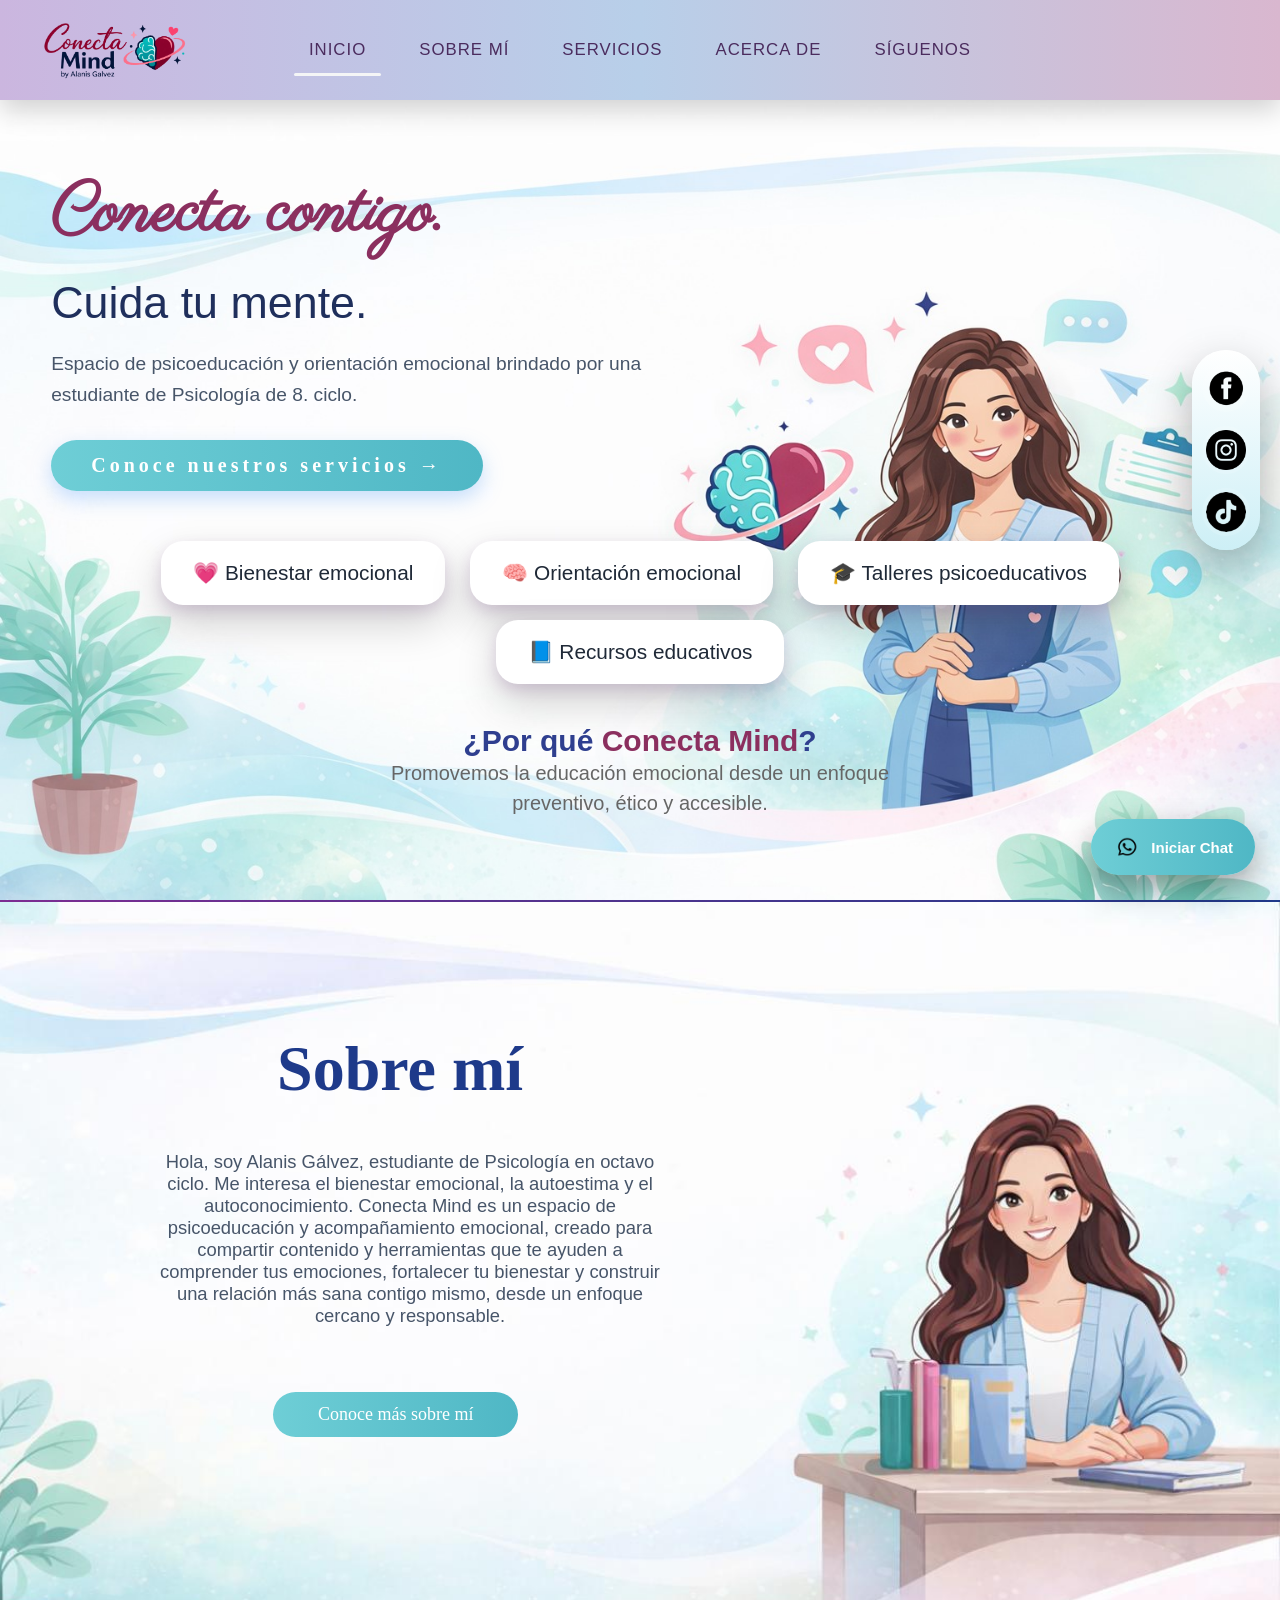
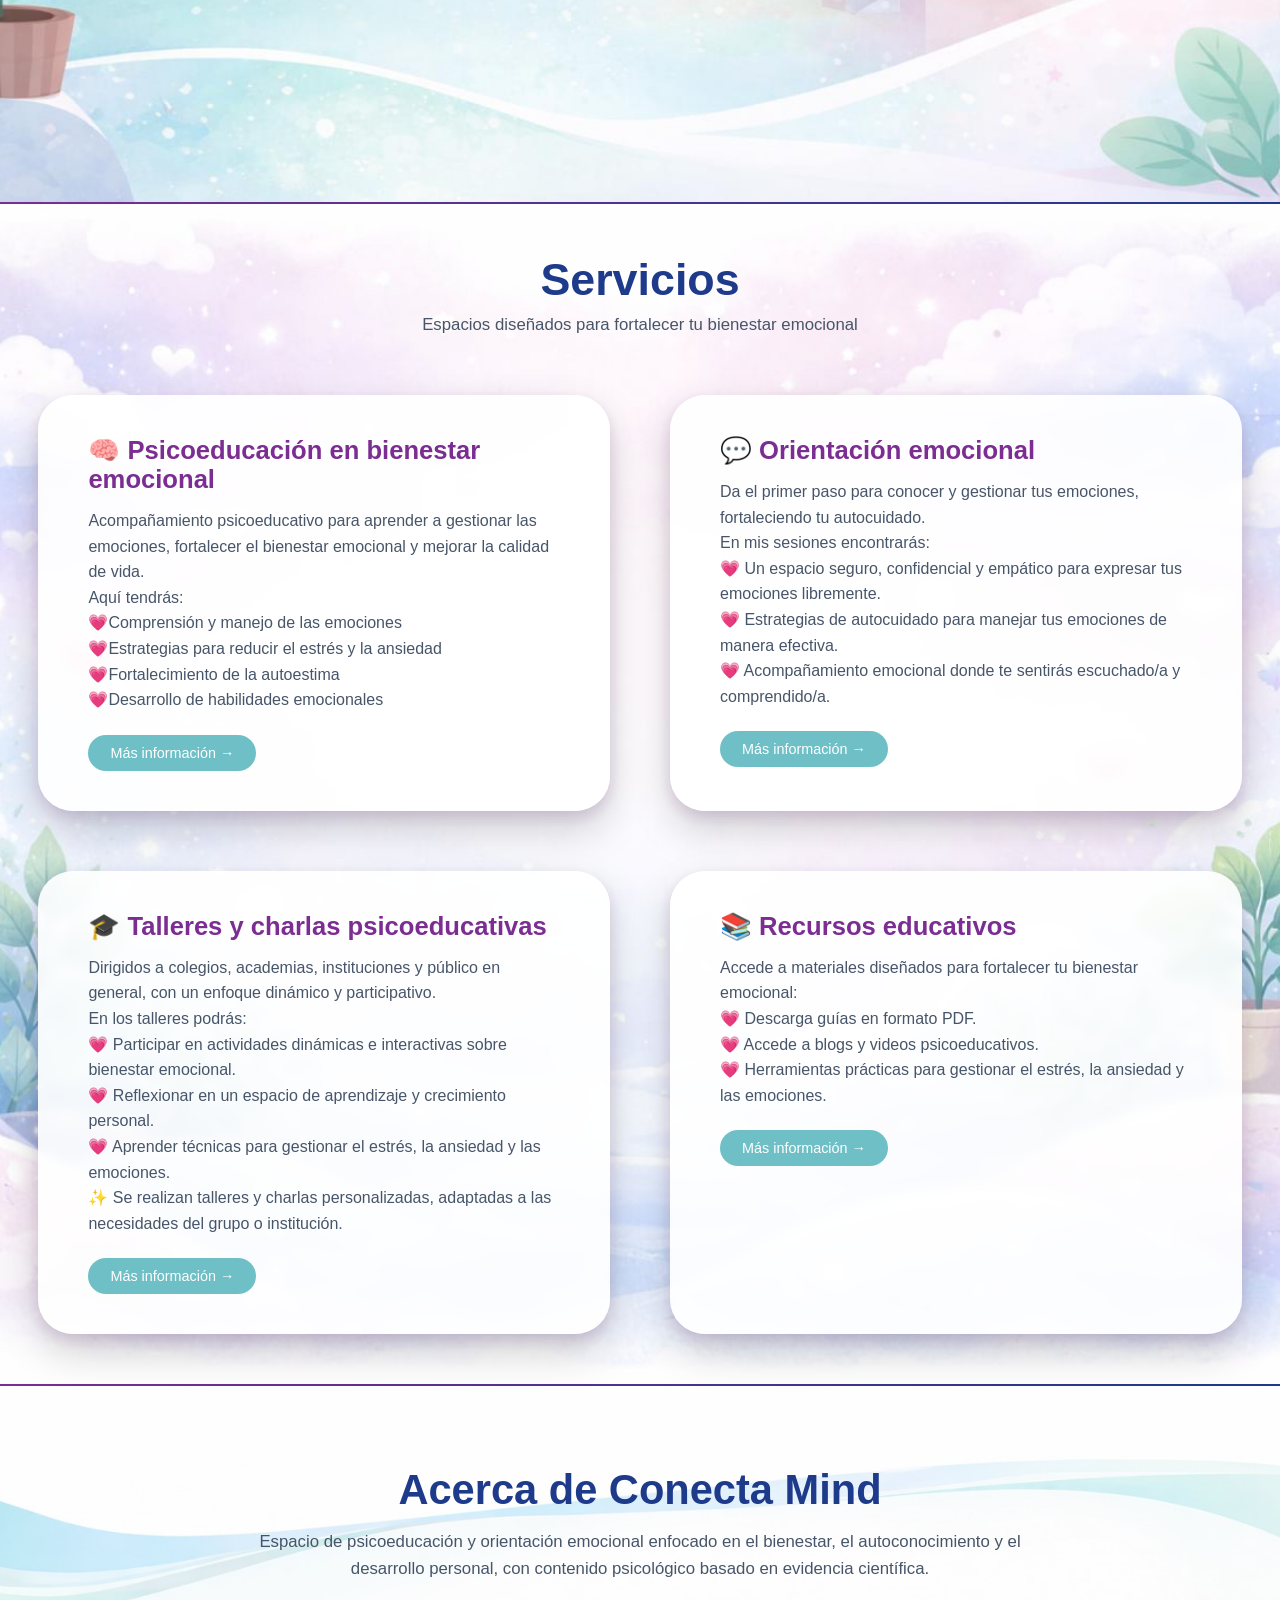
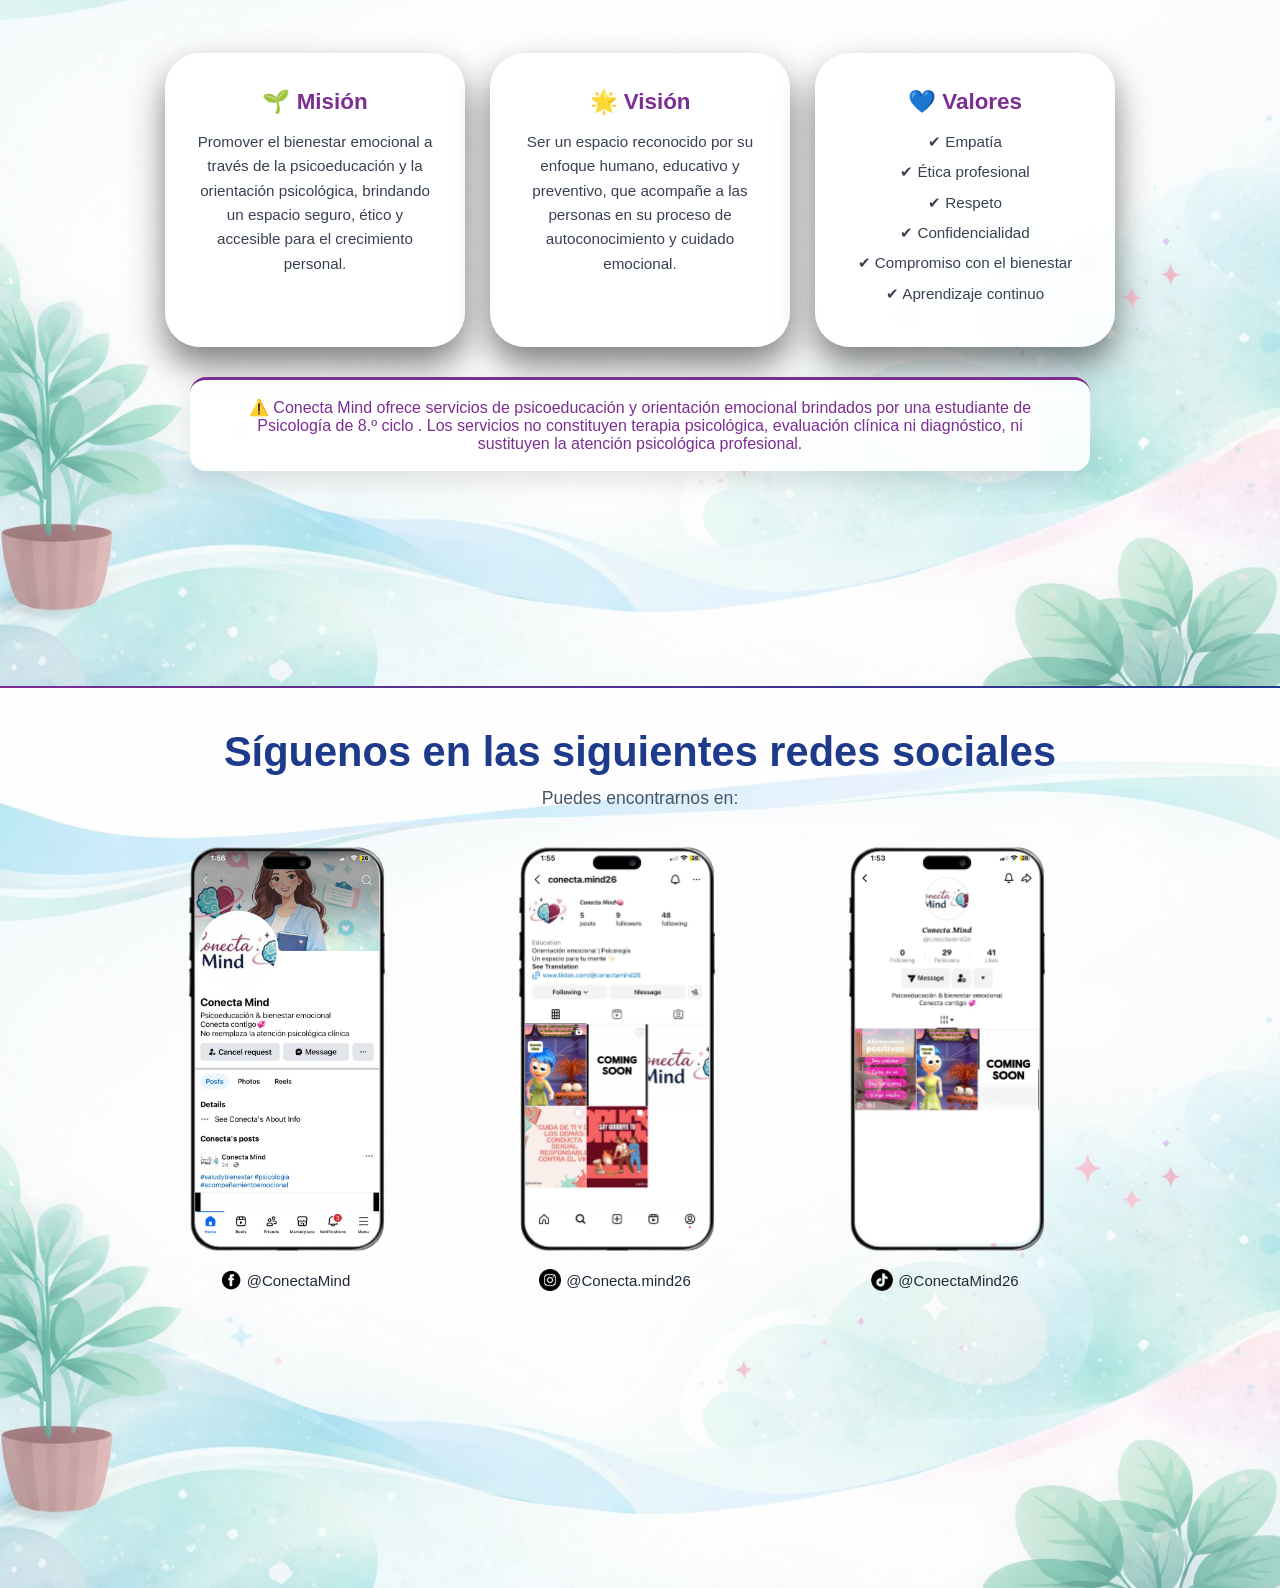
==== commit 640fc5ef: "cambios diseño web/responsive" ====
--- a/index.html
+++ b/index.html
@@ -4,7 +4,7 @@
     <meta charset="UTF-8">
     <title>Conecta Mind</title>
     <meta name="viewport" content="width=device-width, initial-scale=1.0">
-    <link rel="stylesheet" href="style.css">
+    <link rel="stylesheet" href="style.css?v=menu-pastel-2">
     <link href="https://fonts.googleapis.com/css2?family=Parisienne&display=swap" rel="stylesheet">
 </head>
 <body>
@@ -12,10 +12,10 @@
 <!-- NAVBAR -->
 <nav class="navbar">
     <div class="nav-left">
-        <img src="fotos/central.png" class="logo-circle" alt="Conecta Mind">
-    </div>
-
-    <button class="nav-toggle" type="button" aria-expanded="false" aria-controls="primary-navigation"><span aria-hidden="true">&#9776;</span> Men&uacute;</button>
+        <img src="fotos/logo-transparente.png" class="logo-circle" alt="Conecta Mind">
+    </div>
+
+    <button class="nav-toggle" type="button" aria-expanded="false" aria-controls="primary-navigation" aria-label="Abrir men&uacute;"><span aria-hidden="true">&#9776;</span> Men&uacute;</button>
     <ul class="nav-center" id="primary-navigation">
         <li><a href="#inicio" class="nav-link">INICIO</a></li>  
         <li><a href="#sobre-mi" class="nav-link">SOBRE MÍ</a></li>
@@ -272,12 +272,19 @@
     <span class="whatsapp-label">Iniciar Chat</span>
 </a>
 
-<script src="script.js"></script>
+<script src="script.js?v=menu-pastel-2"></script>
 
 <div id="modal-pdf" class="modal-pdf" role="dialog" aria-modal="true" aria-label="Curr&iacute;culum de Alanis G&aacute;lvez">
     <div class="modal-content">
         <button type="button" class="close-modal" aria-label="Cerrar curr&iacute;culum">&times;</button>
 
+        <div class="pdf-mobile-toolbar">
+            <span>Curr&iacute;culum</span>
+            <a href="CV-ESTUDIANTE DE PSICOLOGIA (1).pdf" target="_blank" rel="noopener">Abrir PDF original</a>
+        </div>
+        <div class="pdf-pages" tabindex="0" role="region" aria-label="P&aacute;ginas del curr&iacute;culum" data-pdf="CV-ESTUDIANTE DE PSICOLOGIA (1).pdf">
+            <p class="pdf-status" role="status">Cargando documento...</p>
+        </div>
         <iframe 
             src="CV-ESTUDIANTE DE PSICOLOGIA (1).pdf"
             frameborder="0"
--- a/style.css
+++ b/style.css
@@ -6,9 +6,11 @@
     font-family: 'Segoe UI', sans-serif;
 }
 
+:root { --header-height: 100px; }
+
 body {
     background: #f8fafc;
-    padding-top: 90px;
+    padding-top: var(--header-height);
     color: #1f2937;
     width: 100%;
   overflow-x: hidden;
@@ -20,7 +22,8 @@
     position: fixed;
     top: 0;
     width: 100%;
-    height: 100px;
+    height: var(--header-height);
+    gap: clamp(16px, 3vw, 48px);
     background: linear-gradient(
   90deg,
   #cbb6df,
@@ -30,7 +33,7 @@
     display: flex;
     justify-content: space-between;
     align-items: center;
-    padding: 0 50px;
+    padding: 0 clamp(20px, 3vw, 50px);
     box-shadow: 0 10px 25px rgba(0,0,0,0.18);
     z-index: 1000;
     backdrop-filter: blur(10px);
@@ -38,19 +41,21 @@
 }
 
 .logo-circle {
-    height: 80px;
-    width: 180px;
-    border-radius: 14px;
-    object-fit: cover;
+    display: block;
+    width: clamp(136px, 12vw, 200px);
+    height: auto;
+    max-height: calc(var(--header-height) - 16px);
+    object-fit: contain;
+    background: transparent;
+    border-radius: 0;
+    padding: 0;
+    box-shadow: none;
     cursor: pointer;
     transition: transform 0.3s ease;
-    padding: 2px;
-    box-shadow: 0 4px 10px rgba(0,0,0,0.40);
-    margin-left: auto;
 }
 
 .logo-circle:hover {
-    transform: scale(1.1);
+    transform: scale(1.03);
 }
 
 
@@ -62,10 +67,16 @@
 .nav-center {
     display: flex;
     list-style: none;
-    gap: 130px;
-}
+    gap: clamp(8px, 4vw, 100px);
+    align-items: center;
+    justify-content: flex-end;
+    min-width: 0;
+}
+
+.nav-left { flex-shrink: 0; }
 
 .nav-link {
+    white-space: nowrap;
     font-size: 1.05rem;
     text-decoration: none;
     color: #4B2C5E;; /* TEXTO BLANCO */
@@ -103,59 +114,46 @@
 
 /* ================== HERO ================== */
 .hero-bg {
-    background: url("fotos/fondotodo.png") no-repeat center/cover;
-    min-height: 100vh;
-    padding: 30px 20px;
+    background: #f8fcfd url("fotos/fondotodo.png") no-repeat right center / cover;
+    min-height: calc(100svh - var(--header-height));
+    padding: clamp(48px, 6vw, 100px) clamp(20px, 4vw, 60px);
     scroll-margin-top: 10px; /* altura del navbar */
 }
 
 .hero-container {
-    padding-left: 1%;
     max-width: 1200px;
     margin: auto;
     display: flex;
     align-items: center;
-    gap: 60px;
-    padding: 10px 60px;
-}
-
+}
+.hero-text { min-width: 0; width: 60%; }
 .hero-text h1 {
-    margin-left: -60px;
-    font-size: 52px;
+    display: grid;
+    gap: clamp(12px, 2vw, 24px);
     font-weight: 700;
     color: #8a3c6e;
     margin-bottom: 20px;
-}
-
+    line-height: 1.15;
+}
+.hero-text h1 br { display: none; }
 .hero-text h1 span:not(.titulo-manuscrito) {
     display: block;
-    font-size: 48px;
+    font-size: clamp(30px, 3.5vw, 60px);
     font-weight: 500;
     color: #1f2f5c;
-    margin-top: 100px;
-}
-
+}
 .hero-text p {
-    margin-left: -60px;
     margin-top: 20px;
-    font-size: 1.5rem;
+    font-size: clamp(18px, 1.5vw, 24px);
     max-width: 640px;
     text-align: left;
-    
-}
-
+    line-height: 1.6;
+}
 .titulo-manuscrito {
-    display: inline-block;
-    transform: translateY(130px);
+    display: block;
     font-family: 'Parisienne', cursive !important;
-    font-size: 100px;
+    font-size: clamp(48px, 5.2vw, 100px);
     color: #8b2f5f;
-}
-
-.hero-text h1 span:last-child {
-    font-size: 60px;
-    font-weight: 500;
-    color: #1f2f5c;
 }
 
 hero-porque-texto {
@@ -221,7 +219,7 @@
 
 .btn-servicios {
     font-family: 'Pacifico', cursive;
-    margin-left: -70px;
+    margin-left: 0;
     padding: 14px 40px;
     display: inline-block;
     margin-top: 30px;
@@ -263,7 +261,7 @@
 }
 
 .section-bg {
-    background: url("fotos/sobremi.png") no-repeat center/cover;
+    background: #f8fcfd url("fotos/sobremi.png") no-repeat right center / cover;
     padding: 140px 0;
 }
 
@@ -1190,7 +1188,7 @@
 .hero-text h1 { line-height: 1.15; font-size: inherit; }
 .hero-text h1 br { display: none; }
 .titulo-manuscrito { display: block; transform: none; font-size: clamp(48px, 7vw, 100px); }
-.hero-text h1 span:not(.titulo-manuscrito), .hero-text h1 span:last-child { margin-top: 16px; font-size: clamp(30px, 4.5vw, 60px); }
+.hero-text h1 span:not(.titulo-manuscrito), .hero-text h1 span:last-child { margin-top: 0; font-size: clamp(30px, 4.5vw, 60px); }
 .hero-text p { font-size: clamp(18px, 2vw, 24px); }
 .btn-servicios { margin-left: 0; max-width: 100%; padding: 16px 28px; letter-spacing: 1px; text-align: center; }
 .hero-cards { max-width: 1200px; margin: 48px auto 0; gap: 20px; }
@@ -1229,7 +1227,7 @@
 
 @media (max-width: 1100px) {
     :root { --header-height: 80px; }
-    .logo-circle { width: 144px; height: 60px; }
+    .logo-circle { width: clamp(136px, 20vw, 160px); height: auto; max-height: 64px; }
     .navbar { padding-inline: 20px; }
     .nav-toggle { display: inline-flex; align-items: center; gap: 10px; margin-left: auto; min-height: 44px; padding: 10px 16px; border: 1px solid #7c6288; border-radius: 12px; background: #ffffffb3; color: #4b2c5e; font-size: 1rem; cursor: pointer; }
     .nav-center { display: none; position: absolute; top: 100%; left: 0; right: 0; padding: 16px 20px; background: #e0d8eb; box-shadow: 0 12px 20px #0002; max-height: calc(100dvh - var(--header-height)); overflow-y: auto; }
@@ -1267,7 +1265,7 @@
         background-color: #f8fcfd;
         background-repeat: no-repeat;
         background-position: center, right center;
-        background-size: cover, auto clamp(360px, 85vw, 680px);
+        background-size: cover, cover;
     }
     .hero-bg {
         background-image: linear-gradient(90deg, rgba(248,252,253,.92), rgba(248,252,253,.55)), url("fotos/fondotodo.png");
@@ -1281,5 +1279,111 @@
     .phone-preview { aspect-ratio: 1; }
     .phone-preview .phone-screen { left: 32%; top: 12%; width: 36%; height: 76%; border-radius: 8%; }
     .phone-frame { position: relative; width: 100%; height: auto; }
-    .logo-circle { object-fit: cover; }
-}
+    .logo-circle { object-fit: contain; }
+}
+
+/* The native desktop PDF stays unchanged; mobile uses scrollable pages. */
+.pdf-mobile-toolbar, .pdf-pages { display: none; }
+@media (max-width: 1100px) {
+    .modal-pdf {
+        padding: max(8px, env(safe-area-inset-top)) max(8px, env(safe-area-inset-right)) max(8px, env(safe-area-inset-bottom)) max(8px, env(safe-area-inset-left));
+    }
+    .modal-content {
+        display: flex;
+        flex-direction: column;
+        width: 100%;
+        max-width: 900px;
+        height: 100%;
+        max-height: 100%;
+        min-height: 0;
+        padding: 0;
+        overflow: hidden;
+        border-radius: 16px;
+    }
+    .pdf-mobile-toolbar {
+        display: flex;
+        flex-wrap: wrap;
+        align-items: center;
+        gap: 4px 16px;
+        flex-shrink: 0;
+        min-height: 60px;
+        padding: 8px 60px 8px 16px;
+        border-bottom: 1px solid #e2e8f0;
+    }
+    .pdf-mobile-toolbar span { color: #4b2c5e; font-weight: 600; }
+    .pdf-mobile-toolbar a { display: inline-flex; align-items: center; min-height: 44px; color: #653b78; font-size: .9rem; }
+    .modal-content .close-modal { top: 8px; right: 8px; }
+    .modal-content .pdf-frame { display: none; }
+    .pdf-pages {
+        display: block;
+        flex: 1;
+        min-height: 0;
+        overflow: auto;
+        overscroll-behavior: contain;
+        -webkit-overflow-scrolling: touch;
+        padding: 8px;
+        background: #e9edf2;
+    }
+    .pdf-page { margin: 0 0 16px; }
+    .pdf-page canvas { display: block; width: 100%; height: auto; background: white; box-shadow: 0 2px 8px #0002; }
+    .pdf-page figcaption { padding: 8px; text-align: center; font-size: .8rem; color: #475569; }
+    .pdf-status { padding: 16px; line-height: 1.5; }
+}
+
+@media (min-width: 1101px) and (max-width: 1200px) {
+    .nav-toggle { display: inline-flex; align-items: center; gap: 10px; margin-left: auto; min-height: 44px; padding: 10px 16px; border: 1px solid #7c6288; border-radius: 12px; background: #ffffffb3; color: #4b2c5e; font-size: 1rem; cursor: pointer; }
+    .nav-center { display: none; position: absolute; top: 100%; left: 0; right: 0; padding: 16px 20px; background: #e0d8eb; box-shadow: 0 12px 20px #0002; max-height: calc(100dvh - var(--header-height)); overflow-y: auto; }
+    .navbar.menu-open .nav-center { display: flex; flex-direction: column; align-items: stretch; gap: 4px; }
+    .nav-link { display: block; min-height: 44px; white-space: normal; }
+}
+.navbar-servicios .back-arrow { position: static; }
+
+/* Equal side columns keep desktop links centered relative to the viewport. */
+@media (min-width: 1201px) {
+    .navbar {
+        display: grid;
+        grid-template-columns: minmax(180px, 1fr) auto minmax(180px, 1fr);
+        column-gap: clamp(12px, 1.5vw, 28px);
+    }
+    .navbar .nav-left { grid-column: 1; justify-self: start; }
+    .navbar .nav-center {
+        grid-column: 2;
+        justify-content: center;
+        gap: clamp(8px, 1.8vw, 36px);
+    }
+}
+
+/* Compact menu: large touch targets and a clear current section. */
+@media (max-width: 1200px) {
+    .navbar .nav-toggle { min-width: 104px; justify-content: center; }
+    .nav-toggle span { display: inline-flex; align-items: center; justify-content: center; width: 24px; height: 24px; font-size: 24px; line-height: 1; }
+    .navbar.menu-open .nav-toggle { background: #f5edf8; border-color: #79528a; }
+    .navbar .nav-center {
+        background: linear-gradient(90deg, #cbb6df, #b8cfe9, #d9b7cf);
+        padding: 12px 16px 16px;
+        border-radius: 0 0 22px 22px;
+        border-top: 1px solid rgba(255,255,255,.45);
+        box-shadow: 0 14px 24px #35234026;
+        max-height: calc(100dvh - var(--header-height) - 12px);
+        overscroll-behavior: contain;
+    }
+    .navbar.menu-open .nav-center { gap: 6px; }
+    .navbar .nav-center .nav-link {
+        display: flex;
+        align-items: center;
+        min-height: 52px;
+        padding: 14px 18px;
+        border-radius: 12px;
+        text-align: left;
+        line-height: 1.4;
+        letter-spacing: .5px;
+        color: #382047;
+        background: rgba(255,255,255,.4);
+        transform: none;
+        text-shadow: none;
+    }
+    .navbar .nav-link::after { display: none; }
+    .navbar .nav-center .nav-link.active { background: #fff; color: #452156; font-weight: 700; box-shadow: inset 3px 0 #8a3c6e; }
+    .navbar .nav-center .nav-link:not(.active):hover { background: rgba(255,255,255,.75); }
+    .navbar .nav-link:focus-visible, .navbar .nav-toggle:focus-visible { outline: 2px solid #7c2d92; outline-offset: 2px; }
+}
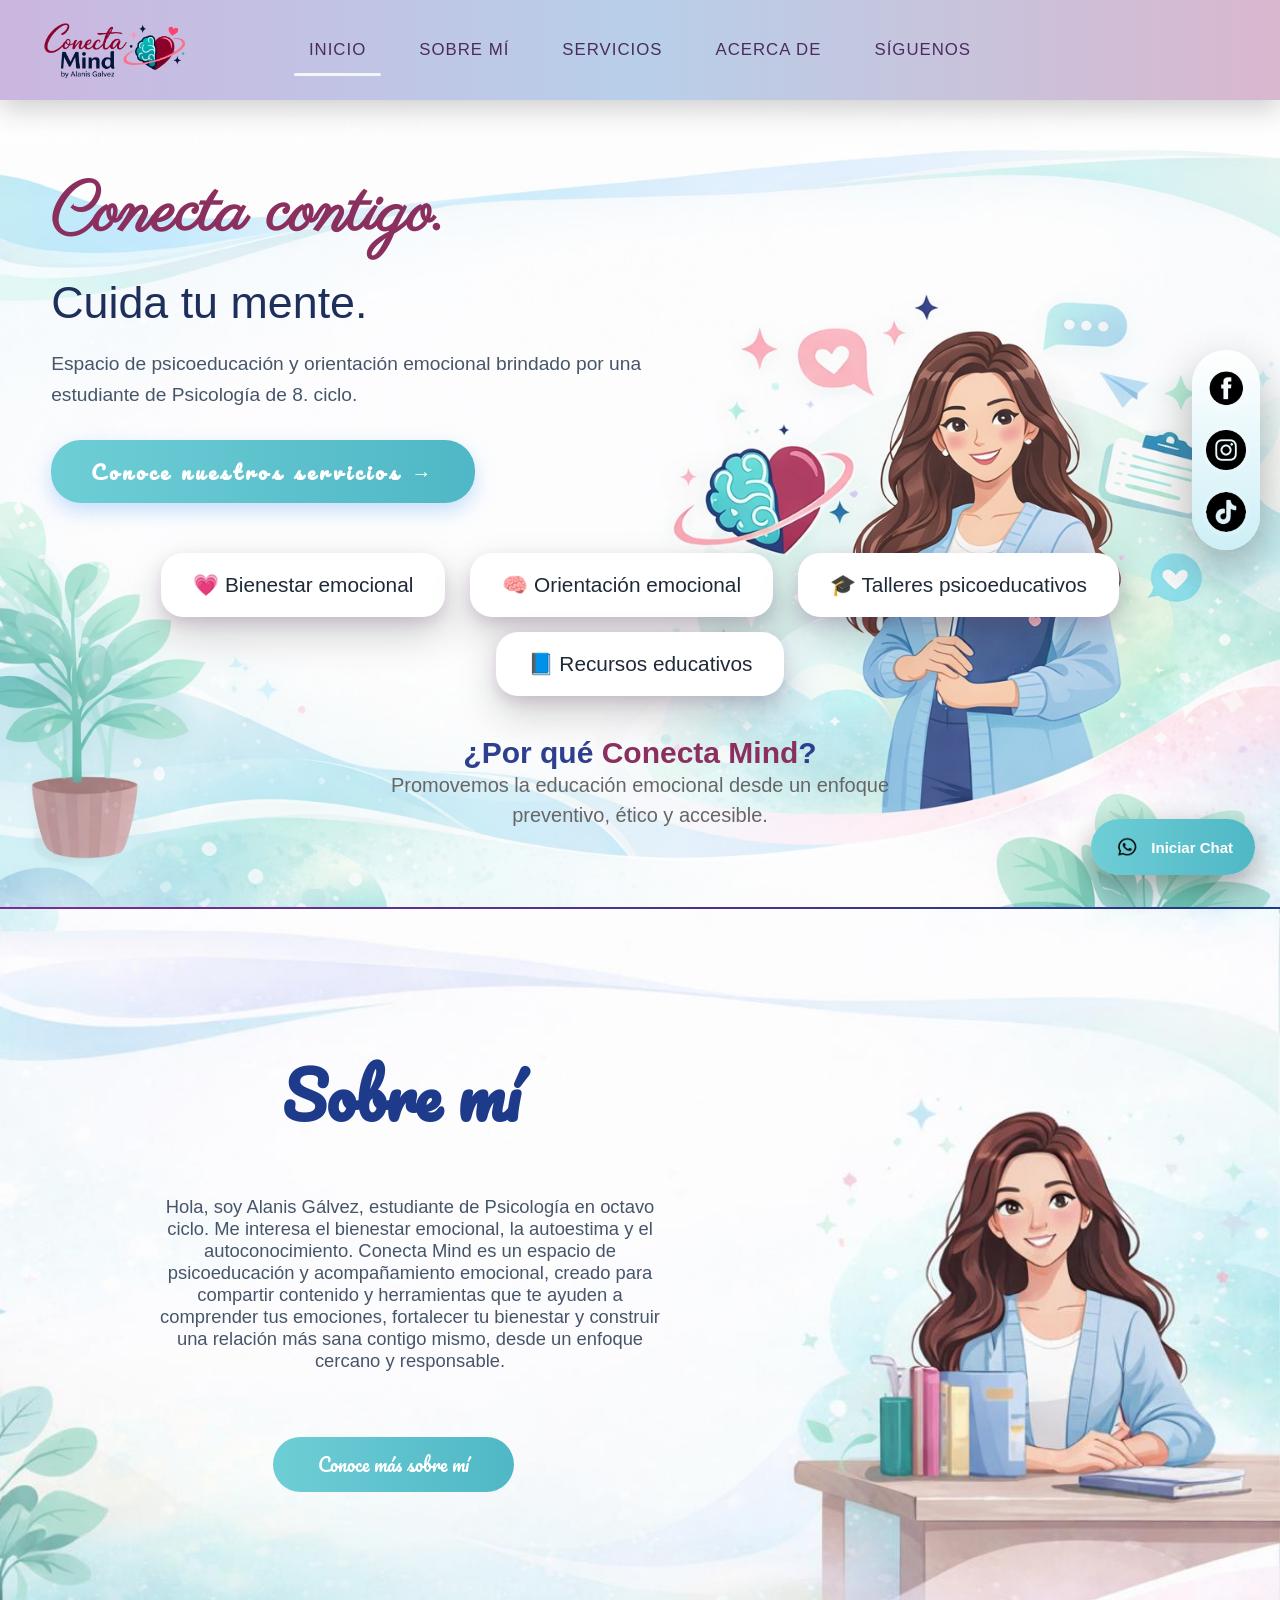
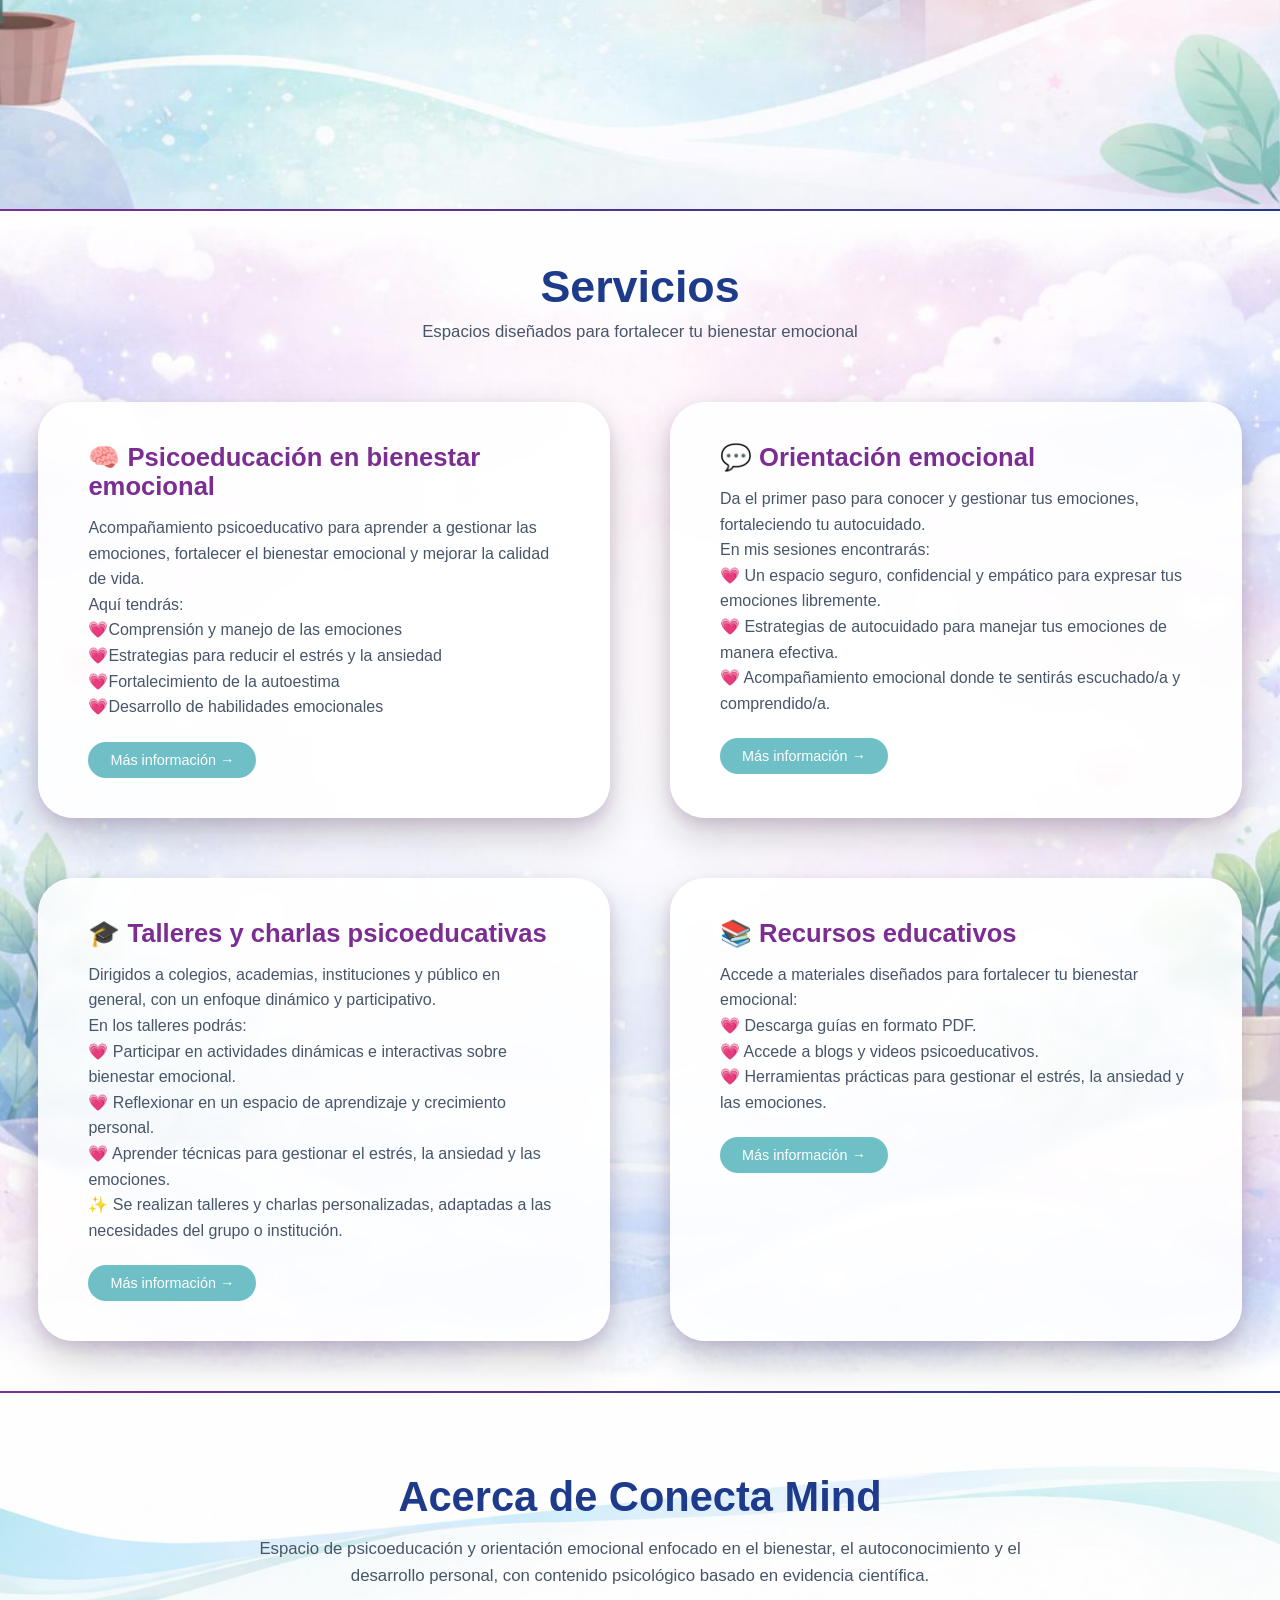
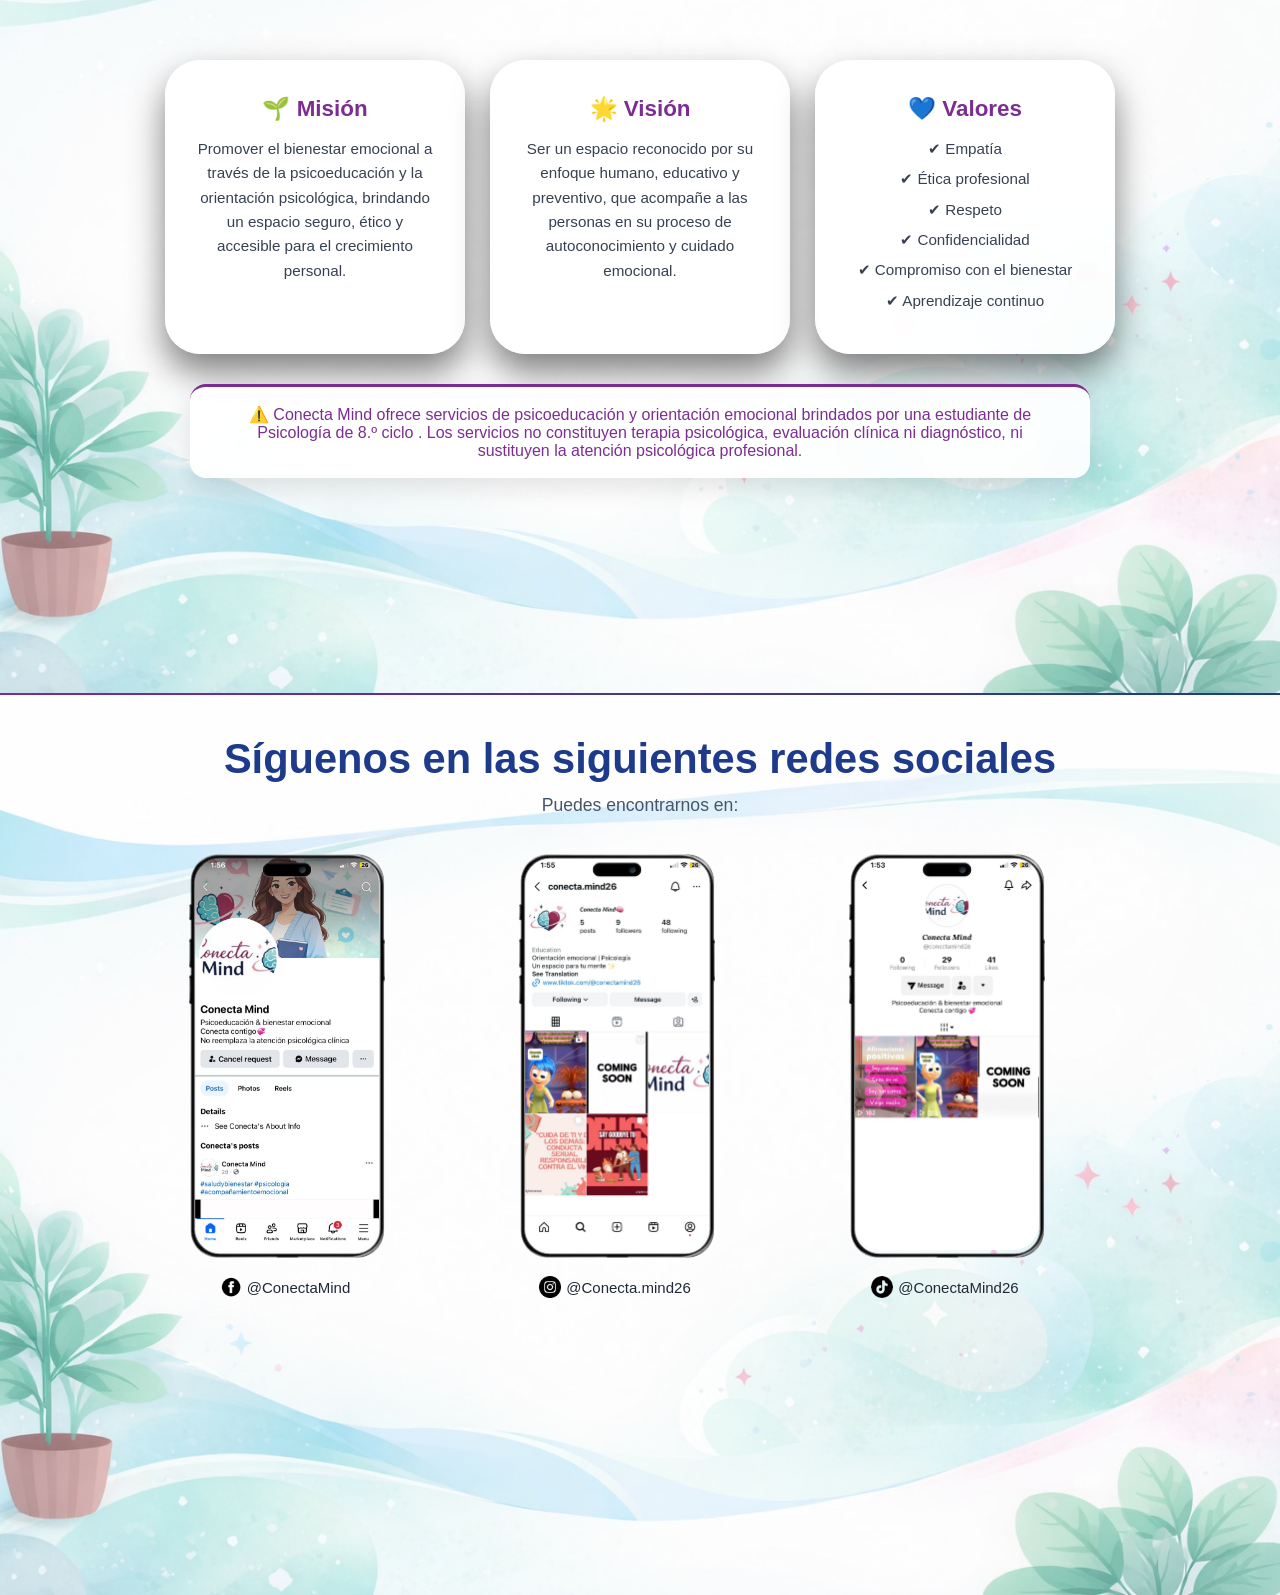
==== commit 2dabd75a: "orden carpetas" ====
--- a/index.html
+++ b/index.html
@@ -4,15 +4,14 @@
     <meta charset="UTF-8">
     <title>Conecta Mind</title>
     <meta name="viewport" content="width=device-width, initial-scale=1.0">
-    <link rel="stylesheet" href="style.css?v=menu-pastel-2">
-    <link href="https://fonts.googleapis.com/css2?family=Parisienne&display=swap" rel="stylesheet">
+    <link rel="stylesheet" href="assets/css/main.css">
 </head>
 <body>
 
 <!-- NAVBAR -->
 <nav class="navbar">
     <div class="nav-left">
-        <img src="fotos/logo-transparente.png" class="logo-circle" alt="Conecta Mind">
+        <img src="assets/images/logo-transparente.png" class="logo-circle" alt="Conecta Mind">
     </div>
 
     <button class="nav-toggle" type="button" aria-expanded="false" aria-controls="primary-navigation" aria-label="Abrir men&uacute;"><span aria-hidden="true">&#9776;</span> Men&uacute;</button>
@@ -229,36 +228,36 @@
 
         <div class="phone">
             <div class="phone-preview">
-            <img src="fotos/iphonermv.png" class="phone-frame" alt="iPhone Facebook">
-            <img src="fotos/fperfil.png" class="phone-screen" alt="Facebook">
+            <img src="assets/images/iphonermv.png" class="phone-frame" alt="iPhone Facebook">
+            <img src="assets/images/fperfil.png" class="phone-screen" alt="Facebook">
 
             </div>
             <div class="phone-info">
-                <img src="fotos/fcrmv.png" class="app-icon">
+                <img src="assets/images/fcrmv.png" class="app-icon">
                 <span>@ConectaMind</span>
             </div>
         </div>
 
         <div class="phone">
             <div class="phone-preview">
-            <img src="fotos/iphonermv.png" class="phone-frame" alt="iPhone Instagram">
-            <img src="fotos/iperfil.png" class="phone-screen" alt="Instagram">
+            <img src="assets/images/iphonermv.png" class="phone-frame" alt="iPhone Instagram">
+            <img src="assets/images/iperfil.png" class="phone-screen" alt="Instagram">
 
             </div>
             <div class="phone-info">
-                <img src="fotos/instl.png" class="app-icon">
+                <img src="assets/images/instl.png" class="app-icon">
                 <span>@Conecta.mind26</span>
             </div>
         </div>
 
         <div class="phone">
             <div class="phone-preview">
-            <img src="fotos/iphonermv.png" class="phone-frame" alt="iPhone TikTok">
-            <img src="fotos/tperfil.png" class="phone-screen" alt="TikTok">
+            <img src="assets/images/iphonermv.png" class="phone-frame" alt="iPhone TikTok">
+            <img src="assets/images/tperfil.png" class="phone-screen" alt="TikTok">
 
             </div>
             <div class="phone-info">
-                <img src="fotos/tikrmv.png" class="app-icon">
+                <img src="assets/images/tikrmv.png" class="app-icon">
                 <span>@ConectaMind26</span>
             </div>
         </div>
@@ -268,11 +267,11 @@
 
 <!-- WHATSAPP -->
 <a href="https://wa.me/51906662361" class="whatsapp-float" aria-label="Iniciar chat en WhatsApp" target="_blank">
-    <img src="fotos/whats-removebg-preview.png" alt="WhatsApp">
+    <img src="assets/images/whats-removebg-preview.png" alt="WhatsApp">
     <span class="whatsapp-label">Iniciar Chat</span>
 </a>
 
-<script src="script.js?v=menu-pastel-2"></script>
+<script src="assets/js/main.js"></script>
 
 <div id="modal-pdf" class="modal-pdf" role="dialog" aria-modal="true" aria-label="Curr&iacute;culum de Alanis G&aacute;lvez">
     <div class="modal-content">
@@ -280,13 +279,13 @@
 
         <div class="pdf-mobile-toolbar">
             <span>Curr&iacute;culum</span>
-            <a href="CV-ESTUDIANTE DE PSICOLOGIA (1).pdf" target="_blank" rel="noopener">Abrir PDF original</a>
-        </div>
-        <div class="pdf-pages" tabindex="0" role="region" aria-label="P&aacute;ginas del curr&iacute;culum" data-pdf="CV-ESTUDIANTE DE PSICOLOGIA (1).pdf">
+            <a href="assets/documents/curriculum-alanis-galvez.pdf" target="_blank" rel="noopener">Abrir PDF original</a>
+        </div>
+        <div class="pdf-pages" tabindex="0" role="region" aria-label="P&aacute;ginas del curr&iacute;culum" data-pdf="assets/documents/curriculum-alanis-galvez.pdf">
             <p class="pdf-status" role="status">Cargando documento...</p>
         </div>
         <iframe 
-            src="CV-ESTUDIANTE DE PSICOLOGIA (1).pdf"
+            src="assets/documents/curriculum-alanis-galvez.pdf"
             frameborder="0"
             class="pdf-frame" title="Curr&iacute;culum de Alanis G&aacute;lvez">
         </iframe>
@@ -296,15 +295,15 @@
 <!-- SOCIAL FLOAT BAR -->
 <div class="social-float">
     <a href="https://www.facebook.com/profile.php?id=61585674736345&mibextid=wwXIfr&rdid=KETWeDx8skekte76&share_url=https%3A%2F%2Fwww.facebook.com%2Fshare%2F1G4W8rUVQK%2F%3Fmibextid%3DwwXIfr#" target="_blank" class="social-icon facebook">
-        <img src="fotos/fcrmv.png" alt="Facebook">
+        <img src="assets/images/fcrmv.png" alt="Facebook">
     </a>
 
     <a href="https://www.instagram.com/conecta.mind26/" target="_blank" class="social-icon instagram">
-        <img src="fotos/instl.png" alt="Instagram">
+        <img src="assets/images/instl.png" alt="Instagram">
     </a>
 
     <a href="https://www.tiktok.com/@conectamind26" target="_blank" class="social-icon tiktok">
-        <img src="fotos/tikrmv.png" alt="TikTok">
+        <img src="assets/images/tikrmv.png" alt="TikTok">
     </a>
 
 </div>
--- a/assets/css/main.css
+++ b/assets/css/main.css
@@ -0,0 +1,1390 @@
+@import url("./typography.css");
+
+/* ================== RESET ================== */
+* {
+    margin: 0;
+    padding: 0;
+    box-sizing: border-box;
+}
+
+:root { --header-height: 100px; }
+
+body {
+    background: #f8fafc;
+    padding-top: var(--header-height);
+    color: #1f2937;
+    width: 100%;
+  overflow-x: hidden;
+}
+
+
+/* ================== NAVBAR ================== */
+.navbar {
+    position: fixed;
+    top: 0;
+    width: 100%;
+    height: var(--header-height);
+    gap: clamp(16px, 3vw, 48px);
+    background: linear-gradient(
+  90deg,
+  #cbb6df,
+  #b8cfe9,
+  #d9b7cf
+);
+    display: flex;
+    justify-content: space-between;
+    align-items: center;
+    padding: 0 clamp(20px, 3vw, 50px);
+    box-shadow: 0 10px 25px rgba(0,0,0,0.18);
+    z-index: 1000;
+    backdrop-filter: blur(10px);
+    margin-left: auto;
+}
+
+.logo-circle {
+    display: block;
+    width: clamp(136px, 12vw, 200px);
+    height: auto;
+    max-height: calc(var(--header-height) - 16px);
+    object-fit: contain;
+    background: transparent;
+    border-radius: 0;
+    padding: 0;
+    box-shadow: none;
+    cursor: pointer;
+    transition: transform 0.3s ease;
+}
+
+.logo-circle:hover {
+    transform: scale(1.03);
+}
+
+
+.logo {
+    height: 80px;
+    margin-left: 60px;
+}
+
+.nav-center {
+    display: flex;
+    list-style: none;
+    gap: clamp(8px, 4vw, 100px);
+    align-items: center;
+    justify-content: flex-end;
+    min-width: 0;
+}
+
+.nav-left { flex-shrink: 0; }
+
+.nav-link {
+    white-space: nowrap;
+    font-size: 1.05rem;
+    text-decoration: none;
+    color: #4B2C5E;; /* TEXTO BLANCO */
+    font-weight: 500;
+    position: relative;
+    letter-spacing: 1px;
+    padding: 10px 15px;
+}
+
+.nav-link::after {
+    content: "";
+    position: absolute;
+    bottom: -6px;
+    left: 0;
+    width: 0;
+    height: 2px;
+    background: #f4f5f6;
+    transition: 0.3s;
+    height: 3px;
+    border-radius: 10px;
+}
+
+.nav-link:hover::after,
+.nav-link.active::after {
+    width: 100%;
+}
+
+.nav-btn {
+    background: linear-gradient(135deg, #38bdf8, #6366f1);
+    color: white;
+    padding: 10px 28px;
+    border-radius: 30px;
+    text-decoration: none;
+}
+
+/* ================== HERO ================== */
+.hero-bg {
+    background: #f8fcfd url("../images/fondotodo.png") no-repeat right center / cover;
+    min-height: calc(100svh - var(--header-height));
+    padding: clamp(48px, 6vw, 100px) clamp(20px, 4vw, 60px);
+    scroll-margin-top: 10px; /* altura del navbar */
+}
+
+.hero-container {
+    max-width: 1200px;
+    margin: auto;
+    display: flex;
+    align-items: center;
+}
+.hero-text { min-width: 0; width: 60%; }
+.hero-text h1 {
+    display: grid;
+    gap: clamp(12px, 2vw, 24px);
+    font-weight: 700;
+    color: #8a3c6e;
+    margin-bottom: 20px;
+    line-height: 1.15;
+}
+.hero-text h1 br { display: none; }
+.hero-text h1 span:not(.titulo-manuscrito) {
+    display: block;
+    font-size: clamp(30px, 3.5vw, 60px);
+    font-weight: 500;
+    color: #1f2f5c;
+}
+.hero-text p {
+    margin-top: 20px;
+    font-size: clamp(18px, 1.5vw, 24px);
+    max-width: 640px;
+    text-align: left;
+    line-height: 1.6;
+}
+.titulo-manuscrito {
+    display: block;
+    font-family: var(--font-brand);
+    font-size: clamp(48px, 5.2vw, 100px);
+    color: #8b2f5f;
+}
+
+hero-porque-texto {
+    margin-top: 70px;
+    padding-top: 10px;
+    text-align: center;
+}
+
+.hero-porque-texto h3 {
+    font-size: 30px;
+    font-weight: 600;
+    color: #2f3f8f;
+    margin-top: 30px;
+    padding-top: 10px;
+    text-align: center;
+}
+
+.hero-porque-texto h3 span {
+    font-size: 30px;
+    color: #8b2f5f;
+    text-align: center;
+}
+
+.hero-porque-texto p {
+    font-size: 20px;
+    font-weight: 500;
+    color: #666;
+    max-width: 520px;
+    margin: 0 auto;
+    line-height: 1.5;
+    text-align: center;
+}
+
+/* ================== HERO CARDS ================== */
+.hero-cards {
+    font-size: 1.3rem;
+    display: flex;
+    justify-content: center;
+    gap: 25px;
+    margin-top: 60px;
+    flex-wrap: wrap;
+}   
+
+.mini-card {
+    margin-top: -10px;
+    background: white;
+    padding: 20px 32px;
+    border-radius: 22px;
+
+    box-shadow:
+        0 18px 40px rgba(0,0,0,0.18),
+        0 6px 14px rgba(124,45,146,0.15);
+
+    transition: transform 0.35s ease, box-shadow 0.35s ease;
+}
+
+.mini-card:hover {
+    transform: translateY(-10px) scale(1.1);
+    box-shadow:
+        0 28px 55px rgba(0,0,0,0.28),
+        0 10px 22px rgba(30,58,138,0.25);
+}
+
+.btn-servicios {
+    font-family: var(--font-accent);
+    margin-left: 0;
+    padding: 14px 40px;
+    display: inline-block;
+    margin-top: 30px;
+    background: linear-gradient(90deg, #6ECED6, #4FB7C5);
+    color: #fff;
+    font-size: 20px;
+    font-weight: 600;
+    border-radius: 30px;
+    text-decoration: none;
+    box-shadow: 0 8px 20px rgba(96,165,250,0.35);
+    transition: all 0.3s ease;
+    letter-spacing: 4px;
+}
+
+.btn-servicios:hover {
+    transform: scale(1.08);
+    box-shadow: 0 14px 30px rgba(217,70,239,0.35);
+}
+
+
+/* ================== SECCIONES GENERALES ================== */
+section h2 {
+    font-size: 2.6rem;
+    color: #1e3a8a;
+    margin-bottom: 15px;
+}
+
+section p {
+    font-size: 1.1rem;
+    color: #475569;
+}
+
+/* ================== SOBRE MI ================== */
+#sobre-mi {
+    min-height: 100vh;
+    padding: 100px 0;
+    scroll-margin-top: 90px; /* altura del navbar */
+    text-align: center;
+}
+
+.section-bg {
+    background: #f8fcfd url("../images/sobremi.png") no-repeat right center / cover;
+    padding: 140px 0;
+}
+
+.section-content {
+    max-width: 1200px;
+    margin: auto;
+    display: flex;
+    gap: 60px;
+    padding: 0 60px;
+    align-items: center;
+}
+.about-text h2 {
+    font-family: var(--font-accent);
+    margin-left: 30px;
+    margin-top: 30px;
+    font-size: 4rem;
+    font-weight: 600;
+}
+
+.about-text h3 {
+    font-size: 2rem;
+    margin-top: 10px;
+    color: #7c2d92;
+    text-align: center;
+}
+
+.about-text p {
+    margin-left: 50px;
+    font-size: 1.15rem;
+    margin-top: 30px;
+    max-width: 520px;
+}
+
+.subtitle {
+    font-size: 1.5rem;
+    margin: 10px 0 20px;
+    color: #64748b;
+}
+
+.about-text ul {
+    margin-top: 20px;
+    list-style: none;
+}
+
+.about-text li {
+    margin-bottom: 10px;
+    font-size: 1.05rem;
+}
+
+.about-img img {
+    width: 480px;
+    border-radius: 26px;
+    object-fit: cover;
+    margin-top: 60px;
+
+    border: 3px solid rgba(255,255,255,0.7);
+
+    box-shadow:
+        0 28px 60px rgba(0,0,0,0.28),
+        0 0 0 10px rgba(124,45,146,0.12);
+
+    transition: transform 0.4s ease, box-shadow 0.4s ease;
+}
+
+.about-img img:hover {
+    transform: translateY(-12px) scale(1.05);
+    box-shadow:
+        0 38px 75px rgba(0,0,0,0.38),
+        0 0 0 14px rgba(30,58,138,0.2);
+}
+
+/* ================== SERVICIOS ================== */
+.servicios {
+    background: url("../images/2serv.png") no-repeat center/cover;
+    min-height: 100vh;
+    padding: 50px 3%;
+    scroll-margin-top: 100px;
+    text-align: center;
+}
+
+.servicios-container {
+    max-width: 1250px;
+    margin: auto;
+}
+
+.servicios-cards {
+    display: grid;
+    grid-template-columns: repeat(2, 1fr);
+    gap: 60px;
+    margin-top: 60px;
+}
+
+.servicio-card {
+    background: rgba(255,255,255,0.9);
+    border-radius: 35px;
+    padding: 40px 50px;
+    text-align: left;
+
+    box-shadow:
+        0 18px 40px rgba(0,0,0,0.18),
+        0 6px 14px rgba(124,45,146,0.15);
+
+    backdrop-filter: blur(6px);
+    transition: all 0.35s ease;
+}
+
+.servicio-card h3 {
+    font-size: 1.6rem;
+    color: #7c2d92;
+    margin-bottom: 14px;
+    font-weight: 700;
+}
+
+.servicio-card p {
+    font-size: 1rem;
+    color: #475569;
+    line-height: 1.6;
+    margin-bottom: 22px;
+}
+
+.servicio-card:hover {
+    transform: translateY(-14px);
+    box-shadow:
+        0 28px 55px rgba(0,0,0,0.28),
+        0 10px 22px rgba(30,58,138,0.25);
+}
+
+.servicio-boton{
+    display: inline-block;
+    padding: 10px 22px;
+    border-radius: 20px;
+    background: #6fbfc6;
+    color: white;
+    font-size: 0.9rem;
+    font-weight: 500;
+    text-decoration: none;
+    transition: all 0.3s ease;
+    margin-top: auto;
+}
+
+.servicio-boton:hover {
+    background: #5aaeb6;
+    transform: translateX(4px);
+}
+
+/* ================== CARDS ================== */
+.cards {
+    display: flex;
+    gap: 30px;
+    justify-content: center;
+    flex-wrap: wrap;
+    margin-top: 60px;
+}
+
+.card {
+    width: 280px;
+    padding: 40px;
+    border-radius: 25px;
+    background: white;
+    box-shadow: 0 15px 30px rgba(0,0,0,0.1);
+    transition: 0.3s;
+}
+
+.card:hover {
+    transform: translateY(-10px);
+}
+
+/* ================== ACERCA DE ================== */
+.acerca-bg {
+    background: url("../images/serviciosss.png") no-repeat center/cover;;
+    min-height: 100vh;
+    padding: 150px ;
+    scroll-margin-top: 100px;
+    padding-top: 80px;   /* antes 140px aprox */
+    padding-bottom: 100px;
+}
+
+.acerca-content {
+    max-width: 1100px;
+    margin: auto;
+    padding: 0 60px;
+    text-align: center;
+}
+
+.acerca-content h2 {
+    color: #7c2d92;
+    margin-bottom: 20px;
+}
+
+.acerca-content p {
+    font-size: 1.15rem;
+    max-width: 750px;
+    margin: auto;
+    line-height: 1.8;
+}
+
+/* ================== CONTACTO ================== */
+.contacto-bg {
+    background: url("../images/serviciosss.png") no-repeat center/cover;
+    min-height: 100vh;
+    padding: 40px 0;
+    scroll-margin-top: 90px; /* altura del navbar */
+    text-align: center;
+}
+
+.contacto-title {
+    font-size: 2.6rem;
+    color: #1e3a8a;
+    margin-bottom: 12px;
+}
+
+.contacto-texto {
+    font-size: 1.1rem;
+    color: #475569;
+    margin-bottom: 50px;
+}
+
+/* CONTENEDOR DE ICONOS */
+.contacto-cards {
+    display: flex;
+    justify-content: center;
+    gap: 30px;
+    flex-wrap: wrap;
+}
+
+/* TARJETA */
+.contacto-card {
+    width: 130px;
+    display: flex;
+    flex-direction: column;
+    align-items: center;
+    text-decoration: none;
+    color: #1f2937;
+    font-weight: 500;
+    transition: 0.3s;
+}
+
+/* ICONO */
+.contacto-card img {
+    width: 70px;
+    height: 70px;
+    background: white;
+    border-radius: 50%;
+    padding: 14px;
+    box-shadow: 0 15px 30px rgba(0,0,0,0.12);
+    margin-bottom: 10px;
+    object-fit: contain;
+}
+
+/* HOVER */
+.contacto-card:hover {
+    transform: translateY(-8px);
+}
+
+.section-divider {
+    width: 100%;
+    height: 2px;
+    background: linear-gradient(
+        90deg,
+        #7c2d92,
+        #1e3a8a
+    );
+}
+
+
+
+
+/* ================== WHATSAPP FLOTANTE ================== */
+.whatsapp-float {
+    
+    position: fixed;
+    bottom: 25px;
+    right: 25px;
+
+    background: linear-gradient(90deg, #6ECED6, #4FB7C5);
+    color: white;
+
+    padding: 14px 22px;
+    border-radius: 40px;
+
+    text-decoration: none;
+    font-size: 15px;
+    font-weight: 600;
+
+    display: flex;
+    align-items: center;
+    gap: 10px;
+
+    box-shadow: 0 12px 30px rgba(0,0,0,0.35);
+    z-index: 99999;
+    transition: all 0.3s ease;
+}
+
+/* Hover */
+.whatsapp-float:hover {
+    transform: scale(1.08);
+    box-shadow: 0 15px 35px rgba(0,0,0,0.45);
+}
+
+
+
+.nav-profile {
+    display: flex;
+    align-items: center;
+    gap: 10px;
+    color: white;
+    font-weight: 500;
+}
+
+.profile-img {
+    width: 42px;
+    height: 42px;
+    border-radius: 50%;
+    object-fit: cover;
+    border: 2px solid rgba(255,255,255,0.6);
+}
+
+.profile-name {
+    color: white;
+    text-decoration: none;
+    position: relative;
+    cursor: pointer;
+}
+
+.profile-name::after {
+    content: "";
+    position: absolute;
+    left: 0;
+    bottom: -5px;
+    width: 0;
+    height: 2px;
+    background: #38bdf8;
+    transition: 0.3s;
+}
+
+.profile-name:hover::after {
+    width: 100%;
+}
+
+.acerca-container {
+    max-width: 1200px;
+    margin: auto;
+    padding: 0 40px;
+    text-align: center;
+}
+
+.acerca-title {
+    font-size: 2.6rem;
+    color: #1e3a8a;
+    margin-bottom: 15px;
+}
+
+.acerca-subtitle {
+    max-width: 820px;
+    margin: 0 auto 70px;
+    font-size: 1.05rem;
+    color: #475569;
+    line-height: 1.6;
+}
+
+/* CONTENEDOR DE LAS 3 TARJETAS */
+.about-cards {
+    display: flex;
+    gap: 30px;
+    justify-content: center;
+    align-items: stretch;
+}
+
+/* TARJETAS */
+.about-card {
+    width: 33%;
+    min-width: 300px;
+    padding: 35px 30px;
+    background: rgba(255, 255, 255, 0.88);
+    border-radius: 35px;
+    box-shadow: 0 18px 35px rgba(0,0,0,0.50);
+    backdrop-filter: blur(6px);
+    transition: all 0.35s ease;
+    text-align: center;
+}
+
+.about-card h3 {
+    color: #7c2d92;
+    margin-bottom: 15px;
+    font-size: 1.4rem;
+}
+
+.about-card p,
+.about-card li {
+    color: #374151;
+    font-size: 0.95rem;
+    line-height: 1.6;
+}
+
+.about-card ul {
+    list-style: none;
+    padding: 0;
+    margin-top: 10px;
+}
+
+.about-card li {
+    margin-bottom: 6px;
+}
+
+/* EFECTO FLOTANTE */
+.about-card:hover {
+    transform: translateY(-14px) scale(1.04);
+    box-shadow: 0 28px 55px rgba(0,0,0,0.18);
+}
+
+@media (max-width: 900px) {
+    .about-cards {
+        flex-direction: column;
+        align-items: center;
+    }
+
+    .about-card {
+        width: 100%;
+        max-width: 420px;
+    }
+}
+
+.about-cards {
+    display: flex;
+    gap: 25px;
+    justify-content: center;
+    flex-wrap: nowrap;
+    margin-top: 10px;
+}
+
+/* 👇 NOTA VA FUERA DEL FLEX */
+.nota-importante {
+    width: 100%;
+    max-width: 1500px;
+    margin: 30px auto 0;
+
+    padding: 18px 30px;
+    background: rgba(255, 255, 255, 0.9);
+
+    border-top: 3px solid #7c2d92;
+    border-radius: 16px;
+
+    text-align: center;
+    font-size: 1rem;
+    color: #7c2d92;
+
+    box-shadow: 0 10px 25px rgba(0,0,0,0.1);
+    backdrop-filter: blur(6px);
+}
+
+.nota-importante strong {
+    display: block;
+    margin-bottom: 4px;
+    color: #7c2d92;
+    font-size: 0.80rem;
+}
+
+/* BACKGROUND DE SERVICIOS */
+.servicios-bg {
+    min-height: 100vh;
+    padding: 100px 0;
+    scroll-margin-top: 90px; /* altura del navbar */
+    background: url("../images/serviciosss.png") center/cover no-repeat;
+    position: relative;
+}
+
+.servicios-bg > * {
+    position: relative;
+    z-index: 2;
+}
+
+/* GRID */
+.accordion-grid {
+    display: grid;
+    grid-template-columns: repeat(3, 1fr);
+    gap: 26px;
+    max-width: 1100px;
+    margin: auto;
+    align-items: start;
+}
+
+
+/* CARD */
+.accordion-item {
+    background: rgba(255,255,255,0.88);
+    border-radius: 30px;
+    padding: 30px;
+    box-shadow: 0 18px 35px rgba(0,0,0,0.12);
+    backdrop-filter: blur(8px);
+    transition: 0.35s;
+    align-self: start;
+}
+
+.accordion-item:hover {
+    transform: translateY(-12px);
+    box-shadow: 0 28px 55px rgba(0,0,0,0.18);
+}
+
+/* BOTÓN (solo título visible) */
+.accordion-header {
+    background: none;
+    border: none;
+    font-size: 1.15rem;
+    font-weight: 600;
+    color: #7c2d92;
+    cursor: pointer;
+    width: 100%;
+    text-align: center;
+}
+
+/* CONTENIDO OCULTO */
+.accordion-content {
+    max-height: 0;
+    overflow: hidden;
+    transition: max-height 0.4s ease;
+    margin-top: 15px;
+    text-align: center;
+}
+
+.accordion-content ul {
+    padding-left: 18px;
+}
+
+.accordion-content li,
+.accordion-content p {
+    font-size: 0.95rem;
+    color: #374151;
+    line-height: 1.6;
+}
+
+/* RESPONSIVE */
+@media (max-width: 900px) {
+    .accordion-grid {
+        grid-template-columns: 1fr;
+    }
+
+    .accordion-item {
+        grid-column: auto !important;
+    }
+}
+
+.section-title {
+    text-align: center;
+    font-size: 2.8rem;
+    color: #1e3a8a;
+    margin-bottom: 10px;
+}
+
+.section-subtitle {
+    text-align: center;
+    font-size: 1.05rem;
+    color: #475569;
+    margin-bottom: 60px;
+}
+
+.accordion-item {
+    overflow: hidden;
+    cursor: pointer;
+}
+
+.accordion-content {
+    max-height: 0;
+    overflow: hidden;
+    transition: max-height 0.4s ease;
+}
+
+
+
+.accordion-item:has(.accordion-content[style*="max-height"]) 
+.accordion-header::after {
+    transform: rotate(180deg);
+}
+
+
+/* Hover flotante */
+.btn-sobre-mi:hover {
+    transform: scale(1.08);
+}
+
+/* === AJUSTE SOBRE MI === */
+#sobre-mi .section-content {
+    align-items: flex-start;
+}
+
+.about-text {
+    display: flex;
+    flex-direction: column;
+}
+
+.btn-sobre-mi {
+    font-family: var(--font-accent);
+    margin: 65px auto 0 173px; /* centra horizontalmente */
+    padding: 12px 45px;
+    border-radius: 30px;
+    border: none;
+    background: linear-gradient(90deg, #6ECED6, #4FB7C5);
+    color: white;
+    font-size: 18px;
+    cursor: pointer;
+    transition: transform 0.3s ease, box-shadow 0.3s ease;
+}
+
+.about-img img {
+    width: 450px;
+    border-radius: 20px;
+    box-shadow: 0 20px 40px rgba(0,0,0,0.15);
+    object-fit: cover;
+    transition: transform 0.4s ease, box-shadow 0.4s ease;
+    margin-top: 60px; /* baja la imagen */
+}
+
+.about-img img:hover {
+    transform: scale(1.08);
+    box-shadow: 0 30px 55px rgba(0,0,0,0.25);
+}
+
+/* ===== MODAL PDF ===== */
+.modal-pdf {
+    position: fixed;
+    inset: 0;
+    background: rgba(0,0,0,0.55);
+    display: none;
+    justify-content: center;
+    align-items: center;
+    z-index: 99999;
+}
+
+.modal-content {
+    background: white;
+    width: 80%;
+    max-width: 900px;
+    height: 80%;
+    border-radius: 40px;
+    padding: 20px;
+    position: relative;
+    box-shadow: 0 30px 60px rgba(0,0,0,0.4);
+    animation: aparecer 0.35s ease;
+}
+
+@keyframes aparecer {
+    from {
+        transform: scale(0.9);
+        opacity: 0;
+    }
+    to {
+        transform: scale(1);
+        opacity: 1;
+    }
+}
+
+.pdf-frame {
+    width: 100%;
+    height: 100%;
+    border-radius: 20px;
+}
+
+.close-modal {
+    position: absolute;
+    top: 15px;
+    right: 25px;
+    font-size: 28px;
+    cursor: pointer;
+    color: #7c2d92;
+    font-weight: bold;
+}
+
+/* EFECTO FLOTANTE GENERAL */
+/* ===== EFECTO FLOTANTE NAVBAR ===== */
+.nav-center li a,
+.profile-name {
+    display: inline-block;
+    transition: transform 0.3s ease, text-shadow 0.3s ease;
+}
+
+.nav-center li a:hover,
+.profile-name:hover {
+    transform: translateY(-5px);
+    text-shadow: 0 10px 20px rgba(0, 0, 0, 0.25);
+}
+
+/* ================= SOCIAL FLOAT ================= */
+.social-float {
+    position: fixed;
+    top: 50%;
+    right: 20px;
+    transform: translateY(-50%);
+
+    background: linear-gradient(
+        180deg,
+        #ffffff,
+        #e6f7fb,
+        #cdeff6
+    );
+
+    padding: 14px 10px;
+    border-radius: 40px;
+
+    display: flex;
+    flex-direction: column;
+    gap: 14px;
+
+    box-shadow: 0 18px 45px rgba(0,0,0,0.3);
+    z-index: 99999;
+}
+
+/* ICONOS */
+.social-icon {
+    width: 48px;
+    height: 48px;
+
+    background: rgba(255,255,255,0.12);
+    border-radius: 50%;
+
+    display: flex;
+    align-items: center;
+    justify-content: center;
+
+    transition: transform 0.3s ease, background 0.3s ease;
+}
+
+.social-icon img {
+    width: 40px;
+    height: 50px;
+    object-fit: contain;
+}
+
+/* HOVER */
+.social-icon:hover {
+    transform: scale(1.15);
+    box-shadow: 0 12px 25px rgba(124,45,146,0.35);
+}
+
+.phones-container {
+    display: flex;
+    justify-content: center;
+    gap: -100px;
+    margin-top: -70px; 
+    flex-wrap: wrap;
+}
+
+.phone {
+    margin-left: -70px;
+    position: relative;
+    width: 400px;
+    text-decoration: none;
+    transition: transform 0.3s ease;
+}
+
+.phone:hover {
+    transform: translateY(-12px);
+}
+
+.phone-frame {
+    transform: translateX(-48px);
+    width: 130%;
+    display: block;
+    z-index: 2;
+    position: relative;
+}
+
+.phone-screen {
+    position: absolute;
+    top: 12%;
+    left: 30%;
+    width: 46%;
+    height: 78.4%;
+    object-fit: cover;
+    border-radius: 26px;
+    z-index: 1;
+}
+
+.phone-info {
+    margin-top: -40px;
+    margin-left: 20px;
+    display: flex;
+    justify-content: center;
+    align-items: center;
+    gap: 5px;
+
+    font-size: 15px;
+    font-weight: 500;
+    color: #1f2937;
+}
+
+/* icono */
+.app-icon {
+    width: 22px;
+    height: 22px;
+}
+
+/* NAVBAR SERVICIOS */
+.servicios-nav {
+    background: rgba(255,255,255,0.95);
+}
+
+.back-icon {
+    font-size: 26px;
+    text-decoration: none;
+    color: #555;
+    font-weight: bold;
+}
+
+/* FONDO SERVICIOS */
+.servicios-page-bg {
+    min-height: 100vh;
+    background-image: url("../images/2serv.png");
+    background-size: cover;
+    background-position: center;
+
+    padding: 100px 60px; /* ⬅ antes 180px */
+    
+    display: flex;
+    flex-direction: column;
+    gap: 35px; /* controla separación ENTRE bloques */
+}
+
+/* BLOQUES */
+.servicio-detalle {
+    background: rgba(255,255,255,0.95);
+
+    scroll-margin-top: 120px;
+    padding: 80px;
+    border-radius: 28px;
+    text-align: left;
+
+    max-width: 1150px; /* ⬅ CLAVE */
+    margin: 0 auto;
+
+    box-shadow:
+        0 20px 45px rgba(0,0,0,0.18),
+        0 8px 18px rgba(124,45,146,0.15);
+
+    transition: all 0.35s ease;
+}
+
+.servicio-detalle:hover {
+    transform: translateY(-10px);
+    box-shadow:
+        0 30px 65px rgba(0,0,0,0.25),
+        0 12px 25px rgba(124,45,146,0.22);
+}
+
+.servicio-detalle h2 {
+    margin-bottom: 15px;
+    color: #6b4e71;
+}
+
+/* ================== BOTÓN REGRESAR MEJORADO ================== */
+.back-arrow {
+    position: absolute;
+    left: 30px;
+    top: 20px;
+
+    width: 60px;
+    height: 60px;
+
+    display: flex;
+    align-items: center;
+    justify-content: center;
+
+    font-size: 2.4rem;
+    text-decoration: none;
+
+    color: #4B2C5E;
+    background: rgba(255,255,255,0.65);
+
+    border-radius: 50%;
+    box-shadow: 
+        0 8px 20px rgba(0,0,0,0.30),
+        inset 0 0 0 2px rgba(255,255,255,0.7);
+
+    backdrop-filter: blur(6px);
+    transition: all 0.35s ease;
+    line-height: 20px !important;            /* 🔥 clave para centrar el icono */ 
+}
+
+/* Hover elegante */
+.back-arrow:hover {
+    transform: scale(1.15) translateX(1px);
+    background: linear-gradient(135deg, #cbb6df, #b8cfe9, #d9b7cf);
+    color: #fff;
+    box-shadow: 0 12px 28px rgba(0,0,0,0.25);
+}
+
+/* Click */
+.back-arrow:active {
+    transform: scale(1.05);
+}
+
+
+/* Original service image layout (desktop). */
+.servicio-contenido { display: flex; align-items: center; gap: 40px; }
+.servicio-texto { flex: 1; }
+.servicio-imagen { flex: 0 0 280px; display: flex; justify-content: center; }
+.servicio-imagen img { width: 140%; max-width: 400px; height: auto; }
+.nav-toggle { display: none; }
+.phone-preview { display: contents; }
+.close-modal { border: 0; background: transparent; }
+.whatsapp-float img { width: 28px; height: 28px; object-fit: contain; }
+body.modal-open { overflow: hidden; }
+
+/* Layout adjustments apply only to tablets and phones. */
+@media (max-width: 1100px) {
+
+:root { --header-height: 100px; --page-gutter: clamp(20px, 5vw, 80px); }
+html { scroll-padding-top: calc(var(--header-height) + 16px); }
+body { padding-top: 0; overflow-x: visible; }
+img { max-width: 100%; }
+section[id] { scroll-margin-top: 16px !important; }
+p { line-height: 1.65; }
+a, button { -webkit-tap-highlight-color: transparent; }
+a:focus-visible, button:focus-visible { outline: 3px solid #7c2d92; outline-offset: 5px; }
+.navbar { position: sticky; height: var(--header-height); padding: 10px var(--page-gutter); gap: 24px; }
+.nav-left { flex-shrink: 0; }
+.logo-circle { display: block; object-fit: contain; margin: 0; }
+.nav-center { gap: clamp(4px, 2vw, 32px); align-items: center; }
+.nav-link { padding: 12px 8px; font-size: .95rem; white-space: nowrap; }
+.nav-toggle { display: none; }
+.back-arrow { position: static; }
+.hero-bg, #sobre-mi, .servicios, .acerca-bg, .contacto-bg, .servicios-bg { padding: clamp(48px, 7vw, 96px) var(--page-gutter); min-height: auto; }
+.hero-container, .section-content, .acerca-container, .acerca-content { width: 100%; padding: 0; }
+.hero-text, .about-text, .servicio-texto { min-width: 0; }
+.hero-text h1, .hero-text p { margin-left: 0; }
+.hero-text h1 { line-height: 1.15; font-size: inherit; }
+.hero-text h1 br { display: none; }
+.titulo-manuscrito { display: block; transform: none; font-size: clamp(48px, 7vw, 100px); }
+.hero-text h1 span:not(.titulo-manuscrito), .hero-text h1 span:last-child { margin-top: 0; font-size: clamp(30px, 4.5vw, 60px); }
+.hero-text p { font-size: clamp(18px, 2vw, 24px); }
+.btn-servicios { margin-left: 0; max-width: 100%; padding: 16px 28px; letter-spacing: 1px; text-align: center; }
+.hero-cards { max-width: 1200px; margin: 48px auto 0; gap: 20px; }
+.mini-card { margin: 0; font-size: 1rem; padding: 20px 24px; }
+.hero-porque-texto { margin-top: 32px; }
+.hero-porque-texto p { font-size: 1.1rem; }
+.about-text h2, .about-text p { margin-left: 0; }
+.about-text h2 { margin-top: 0; font-size: clamp(32px, 5vw, 64px); }
+.btn-sobre-mi { margin: 28px auto 0; padding: 14px 28px; max-width: 100%; }
+.servicios-cards { grid-template-columns: repeat(2, minmax(0, 1fr)); gap: 28px; margin-top: 32px; }
+.servicio-card { min-width: 0; padding: clamp(24px, 3vw, 40px); display: flex; flex-direction: column; }
+.servicio-boton { align-self: flex-start; }
+.section-title, .acerca-title, .contacto-title, section h2 { font-size: clamp(28px, 3.5vw, 42px); overflow-wrap: break-word; }
+.section-subtitle, .acerca-subtitle { margin-bottom: 32px; }
+.about-cards { display: grid; grid-template-columns: repeat(3, minmax(0, 1fr)); gap: 24px; }
+.about-card { width: 100%; min-width: 0; max-width: none; padding: 28px 24px; }
+.nota-importante { padding: 20px; line-height: 1.6; }
+.phones-container { display: grid; grid-template-columns: repeat(3, minmax(0, 1fr)); max-width: 1100px; margin: 24px auto 0; gap: 24px; }
+.phone { width: 100%; margin: 0; min-width: 0; }
+.phone-frame { width: 100%; transform: none; }
+.phone-screen { left: 32.5%; top: 10%; width: 35%; height: 70%; }
+.phone-info { margin: 16px 0 0; flex-wrap: wrap; }
+.servicios-page-bg { padding: 48px var(--page-gutter); }
+.servicio-detalle { width: 100%; padding: clamp(24px, 4vw, 64px); }
+.servicio-contenido { display: flex; align-items: center; gap: 32px; }
+.servicio-texto { flex: 1; }
+.servicio-imagen { flex: 0 1 280px; min-width: 0; }
+.servicio-imagen img { display: block; width: 100%; height: auto; max-width: 320px; margin: auto; }
+.social-float { z-index: 900; right: 12px; }
+.whatsapp-float { z-index: 900; }
+.whatsapp-float img { width: 28px; height: 28px; object-fit: contain; }
+.modal-pdf { padding: 16px; z-index: 2000; }
+.modal-content { width: 100%; height: 85vh; height: 85dvh; padding: 56px 12px 12px; border-radius: 20px; }
+.close-modal { border: 0; background: transparent; width: 44px; height: 44px; top: 6px; right: 10px; }
+body.modal-open { overflow: hidden; }
+
+@media (max-width: 1100px) {
+    :root { --header-height: 80px; }
+    .logo-circle { width: clamp(136px, 20vw, 160px); height: auto; max-height: 64px; }
+    .navbar { padding-inline: 20px; }
+    .nav-toggle { display: inline-flex; align-items: center; gap: 10px; margin-left: auto; min-height: 44px; padding: 10px 16px; border: 1px solid #7c6288; border-radius: 12px; background: #ffffffb3; color: #4b2c5e; font-size: 1rem; cursor: pointer; }
+    .nav-center { display: none; position: absolute; top: 100%; left: 0; right: 0; padding: 16px 20px; background: #e0d8eb; box-shadow: 0 12px 20px #0002; max-height: calc(100dvh - var(--header-height)); overflow-y: auto; }
+    .navbar.menu-open .nav-center { display: flex; flex-direction: column; align-items: stretch; gap: 4px; }
+    .nav-link { display: block; white-space: normal; min-height: 44px; }
+    .social-float { position: static; transform: none; flex-direction: row; justify-content: center; width: fit-content; max-width: calc(100% - 40px); margin: 24px auto 100px; }
+    .about-cards { grid-template-columns: 1fr; max-width: 680px; margin-inline: auto; }
+    .servicio-contenido { flex-direction: column; align-items: stretch; }
+    .servicio-imagen { flex-basis: auto; width: min(100%, 280px); margin: auto; }
+}
+@media (max-width: 600px) {
+    .hero-bg { background-position: 60% center; }
+    .hero-cards, .servicios-cards, .phones-container { display: grid; grid-template-columns: minmax(0, 1fr); gap: 20px; }
+    .hero-cards { text-align: center; }
+    .btn-servicios { width: 100%; font-size: 18px; }
+    .section-content { flex-direction: column; gap: 24px; }
+    .about-text p { margin-top: 20px; font-size: 1rem; }
+    .phone { max-width: 340px; margin-inline: auto; }
+    .whatsapp-float { right: max(16px, env(safe-area-inset-right)); bottom: max(16px, env(safe-area-inset-bottom)); width: 56px; height: 56px; padding: 14px; }
+    .whatsapp-label { display: none; }
+    .back-arrow { width: 48px; height: 48px; }
+}
+@media (hover: none) {
+    .mini-card:hover, .servicio-card:hover, .about-card:hover, .servicio-detalle:hover, .phone:hover, .btn-servicios:hover { transform: none; }
+}
+@media (prefers-reduced-motion: reduce) {
+    *, *::before, *::after { animation: none !important; transition: none !important; scroll-behavior: auto !important; }
+}
+
+.phone-preview { display: block; position: relative; }
+.phone-preview .phone-screen { top: 12%; height: 78.4%; }
+
+    /* Mobile illustrations remain behind the content without adding height. */
+    .hero-bg, #sobre-mi {
+        background-color: #f8fcfd;
+        background-repeat: no-repeat;
+        background-position: center, right center;
+        background-size: cover, cover;
+    }
+    .hero-bg {
+        background-image: linear-gradient(90deg, rgba(248,252,253,.92), rgba(248,252,253,.55)), url("../images/fondotodo.png");
+    }
+    #sobre-mi {
+        background-image: linear-gradient(90deg, rgba(248,252,253,.94), rgba(248,252,253,.65)), url("../images/sobremi.png");
+    }
+    .hero-text, .about-text { width: 100%; }
+    .hero-text p, .about-text p { max-width: 680px; }
+    .hero-container, .section-content { max-width: 800px; }
+    .phone-preview { aspect-ratio: 1; }
+    .phone-preview .phone-screen { left: 32%; top: 12%; width: 36%; height: 76%; border-radius: 8%; }
+    .phone-frame { position: relative; width: 100%; height: auto; }
+    .logo-circle { object-fit: contain; }
+}
+
+/* The native desktop PDF stays unchanged; mobile uses scrollable pages. */
+.pdf-mobile-toolbar, .pdf-pages { display: none; }
+@media (max-width: 1100px) {
+    .modal-pdf {
+        padding: max(8px, env(safe-area-inset-top)) max(8px, env(safe-area-inset-right)) max(8px, env(safe-area-inset-bottom)) max(8px, env(safe-area-inset-left));
+    }
+    .modal-content {
+        display: flex;
+        flex-direction: column;
+        width: 100%;
+        max-width: 900px;
+        height: 100%;
+        max-height: 100%;
+        min-height: 0;
+        padding: 0;
+        overflow: hidden;
+        border-radius: 16px;
+    }
+    .pdf-mobile-toolbar {
+        display: flex;
+        flex-wrap: wrap;
+        align-items: center;
+        gap: 4px 16px;
+        flex-shrink: 0;
+        min-height: 60px;
+        padding: 8px 60px 8px 16px;
+        border-bottom: 1px solid #e2e8f0;
+    }
+    .pdf-mobile-toolbar span { color: #4b2c5e; font-weight: 600; }
+    .pdf-mobile-toolbar a { display: inline-flex; align-items: center; min-height: 44px; color: #653b78; font-size: .9rem; }
+    .modal-content .close-modal { top: 8px; right: 8px; }
+    .modal-content .pdf-frame { display: none; }
+    .pdf-pages {
+        display: block;
+        flex: 1;
+        min-height: 0;
+        overflow: auto;
+        overscroll-behavior: contain;
+        -webkit-overflow-scrolling: touch;
+        padding: 8px;
+        background: #e9edf2;
+    }
+    .pdf-page { margin: 0 0 16px; }
+    .pdf-page canvas { display: block; width: 100%; height: auto; background: white; box-shadow: 0 2px 8px #0002; }
+    .pdf-page figcaption { padding: 8px; text-align: center; font-size: .8rem; color: #475569; }
+    .pdf-status { padding: 16px; line-height: 1.5; }
+}
+
+@media (min-width: 1101px) and (max-width: 1200px) {
+    .nav-toggle { display: inline-flex; align-items: center; gap: 10px; margin-left: auto; min-height: 44px; padding: 10px 16px; border: 1px solid #7c6288; border-radius: 12px; background: #ffffffb3; color: #4b2c5e; font-size: 1rem; cursor: pointer; }
+    .nav-center { display: none; position: absolute; top: 100%; left: 0; right: 0; padding: 16px 20px; background: #e0d8eb; box-shadow: 0 12px 20px #0002; max-height: calc(100dvh - var(--header-height)); overflow-y: auto; }
+    .navbar.menu-open .nav-center { display: flex; flex-direction: column; align-items: stretch; gap: 4px; }
+    .nav-link { display: block; min-height: 44px; white-space: normal; }
+}
+.navbar-servicios .back-arrow { position: static; }
+
+/* Equal side columns keep desktop links centered relative to the viewport. */
+@media (min-width: 1201px) {
+    .navbar {
+        display: grid;
+        grid-template-columns: minmax(180px, 1fr) auto minmax(180px, 1fr);
+        column-gap: clamp(12px, 1.5vw, 28px);
+    }
+    .navbar .nav-left { grid-column: 1; justify-self: start; }
+    .navbar .nav-center {
+        grid-column: 2;
+        justify-content: center;
+        gap: clamp(8px, 1.8vw, 36px);
+    }
+}
+
+/* Compact menu: large touch targets and a clear current section. */
+@media (max-width: 1200px) {
+    .navbar .nav-toggle { min-width: 104px; justify-content: center; }
+    .nav-toggle span { display: inline-flex; align-items: center; justify-content: center; width: 24px; height: 24px; font-size: 24px; line-height: 1; }
+    .navbar.menu-open .nav-toggle { background: #f5edf8; border-color: #79528a; }
+    .navbar .nav-center {
+        background: linear-gradient(90deg, #cbb6df, #b8cfe9, #d9b7cf);
+        padding: 12px 16px 16px;
+        border-radius: 0 0 22px 22px;
+        border-top: 1px solid rgba(255,255,255,.45);
+        box-shadow: 0 14px 24px #35234026;
+        max-height: calc(100dvh - var(--header-height) - 12px);
+        overscroll-behavior: contain;
+    }
+    .navbar.menu-open .nav-center { gap: 6px; }
+    .navbar .nav-center .nav-link {
+        display: flex;
+        align-items: center;
+        min-height: 52px;
+        padding: 14px 18px;
+        border-radius: 12px;
+        text-align: left;
+        line-height: 1.4;
+        letter-spacing: .5px;
+        color: #382047;
+        background: rgba(255,255,255,.4);
+        transform: none;
+        text-shadow: none;
+    }
+    .navbar .nav-link::after { display: none; }
+    .navbar .nav-center .nav-link.active { background: #fff; color: #452156; font-weight: 700; box-shadow: inset 3px 0 #8a3c6e; }
+    .navbar .nav-center .nav-link:not(.active):hover { background: rgba(255,255,255,.75); }
+    .navbar .nav-link:focus-visible, .navbar .nav-toggle:focus-visible { outline: 2px solid #7c2d92; outline-offset: 2px; }
+}
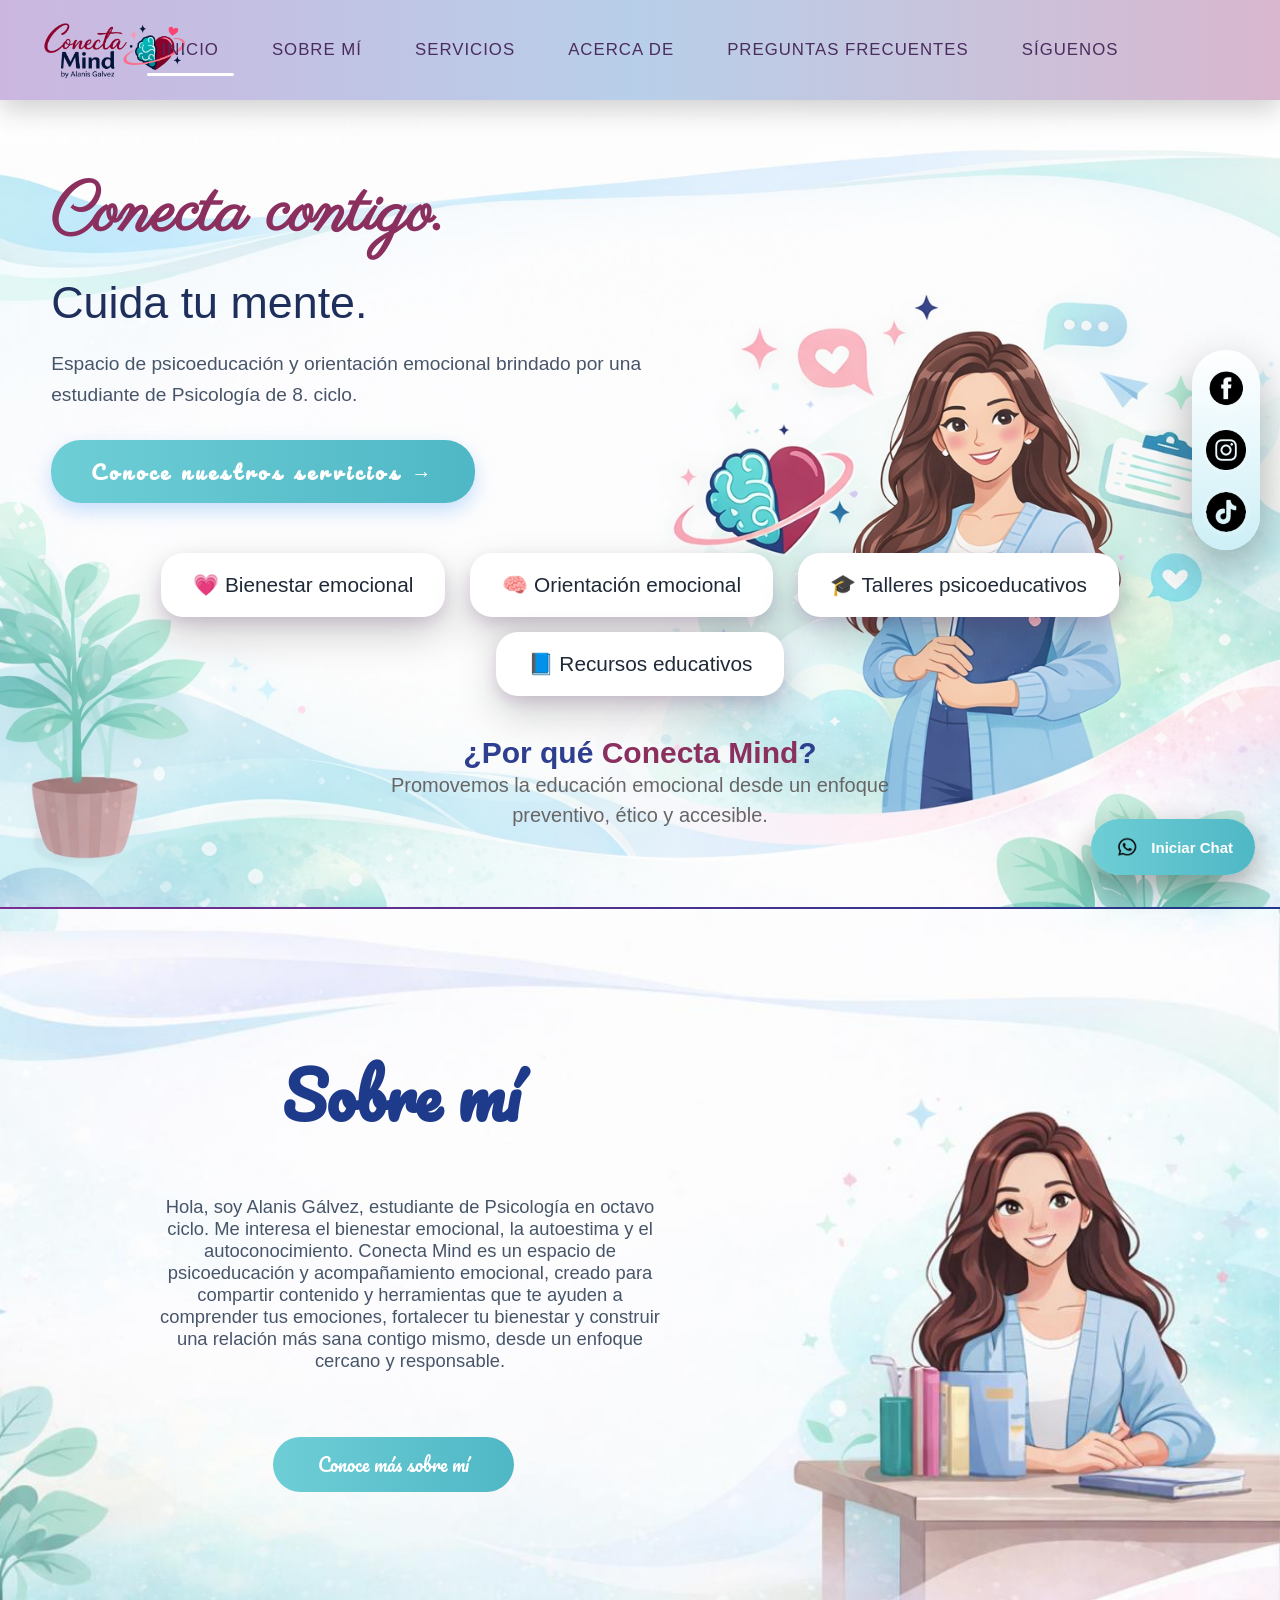
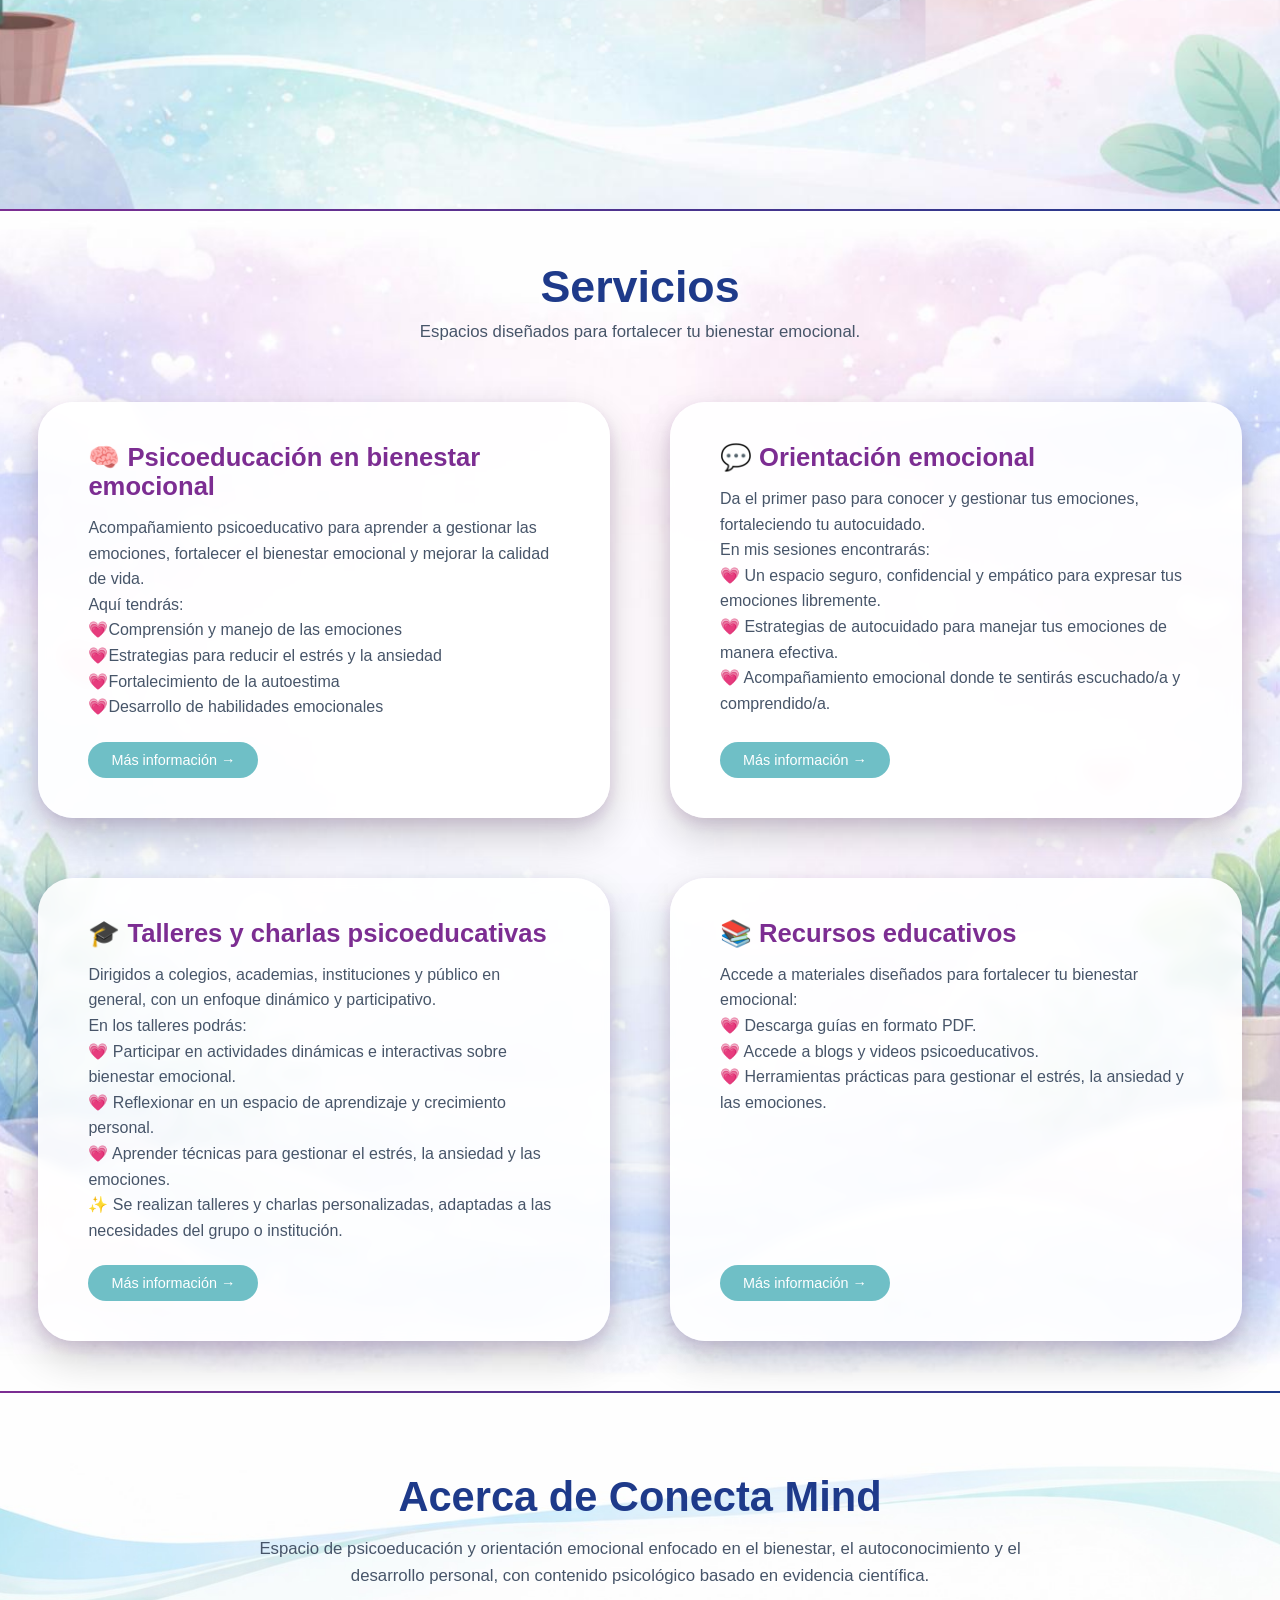
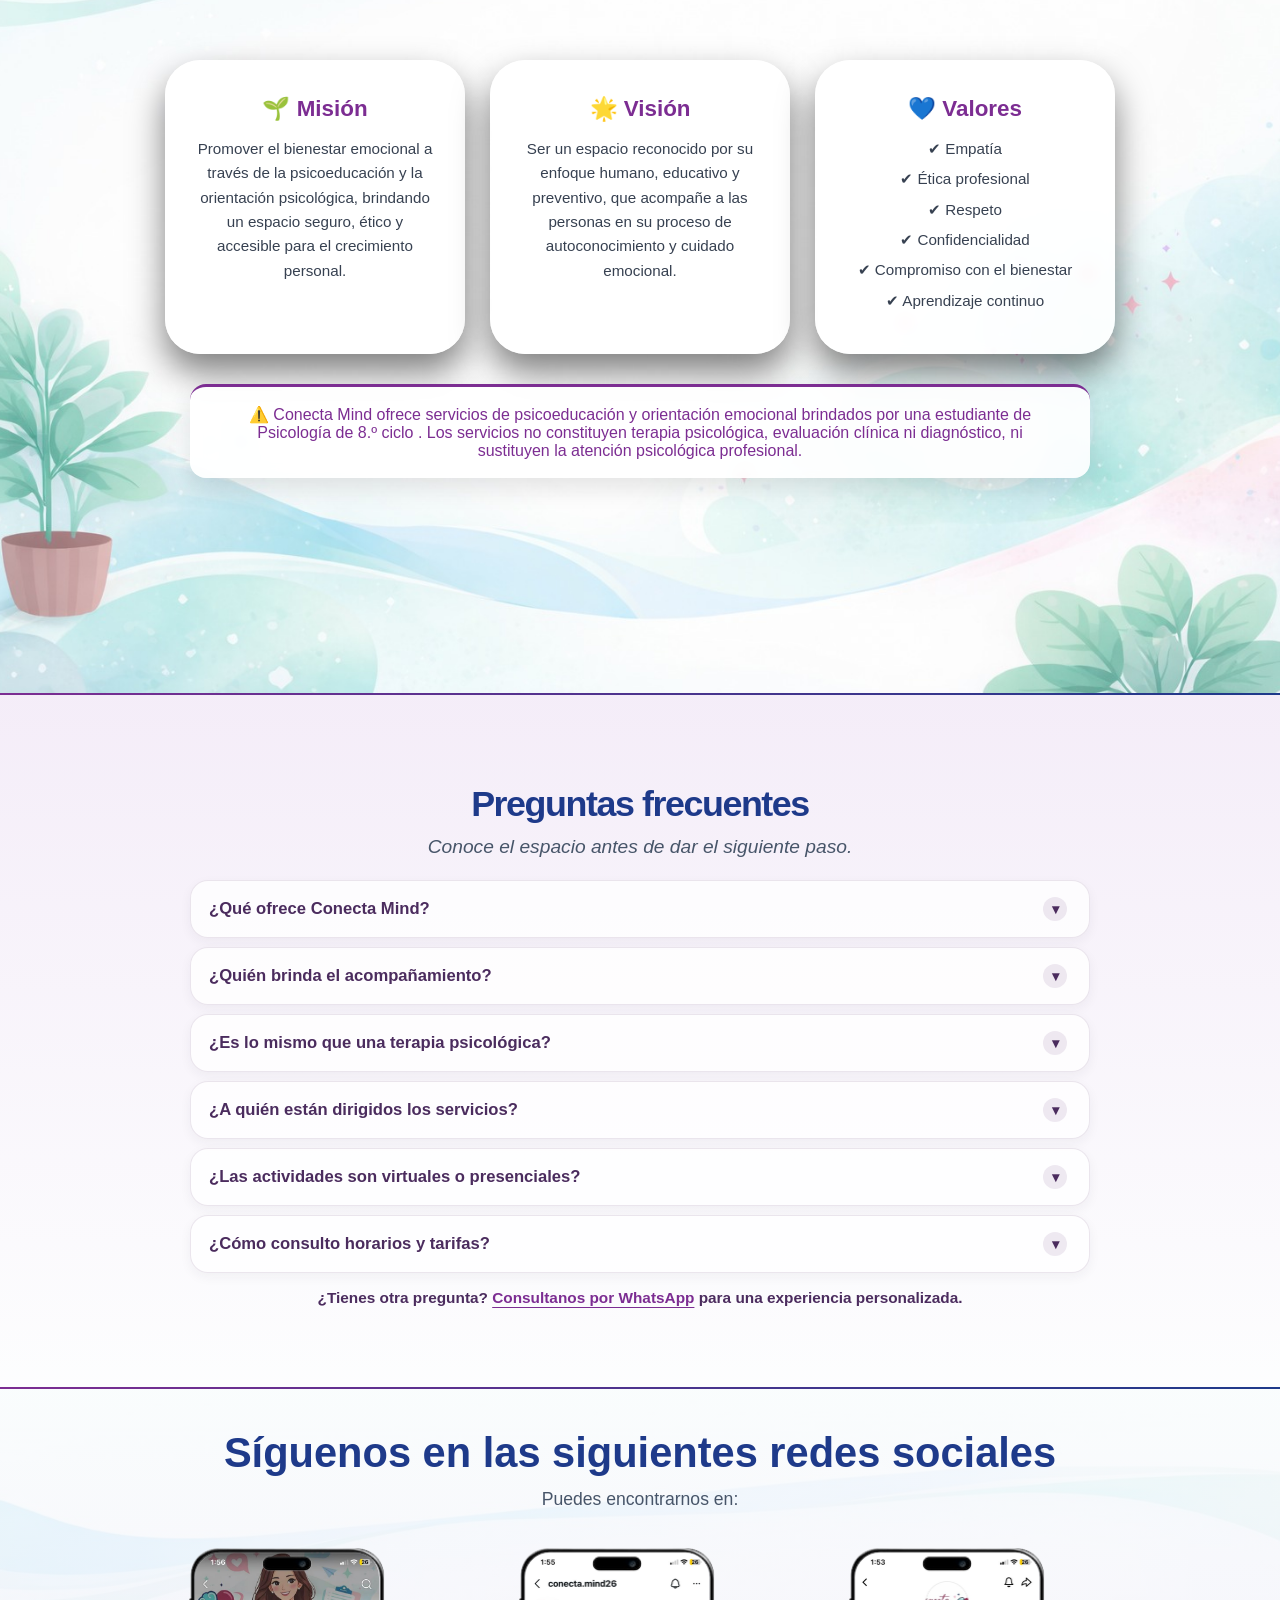
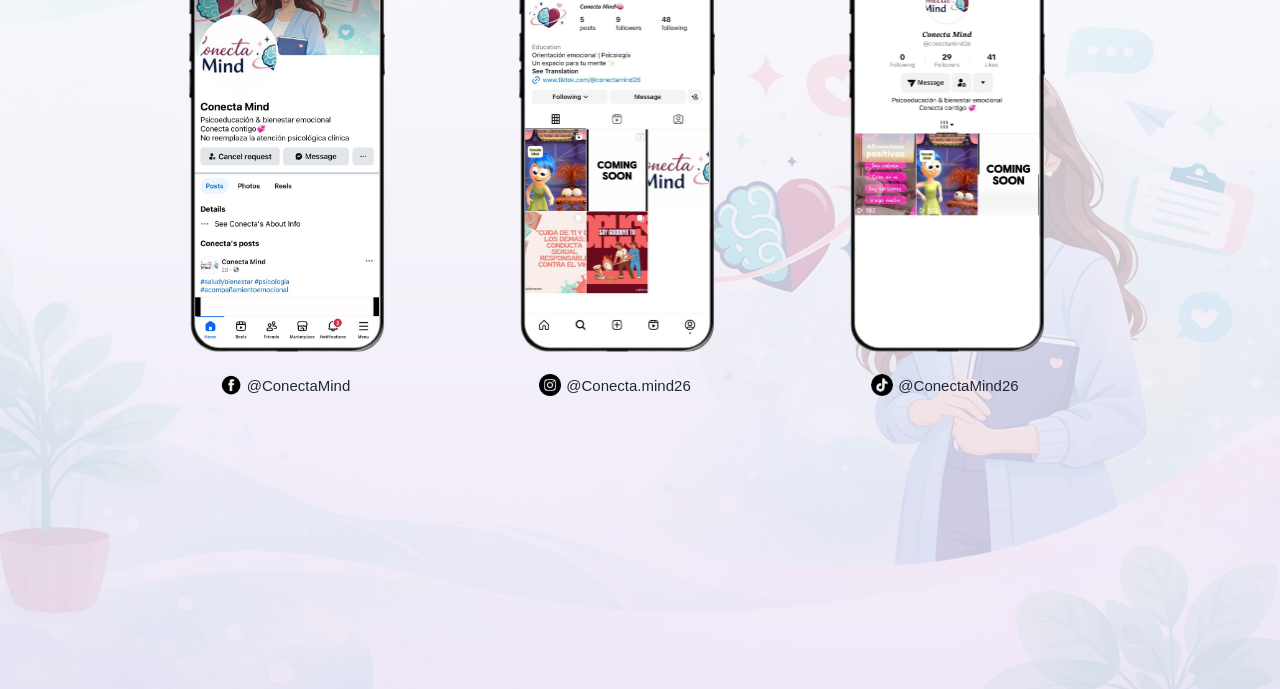
==== commit e7b395f5: "cambios diseño" ====
--- a/index.html
+++ b/index.html
@@ -4,6 +4,7 @@
     <meta charset="UTF-8">
     <title>Conecta Mind</title>
     <meta name="viewport" content="width=device-width, initial-scale=1.0">
+    <link rel="icon" type="image/png" href="assets/images/logo-transparente.png">
     <link rel="stylesheet" href="assets/css/main.css">
 </head>
 <body>
@@ -14,12 +15,13 @@
         <img src="assets/images/logo-transparente.png" class="logo-circle" alt="Conecta Mind">
     </div>
 
-    <button class="nav-toggle" type="button" aria-expanded="false" aria-controls="primary-navigation" aria-label="Abrir men&uacute;"><span aria-hidden="true">&#9776;</span> Men&uacute;</button>
+    <button class="nav-toggle" type="button" aria-expantded="false" aria-controls="primary-navigation" aria-label="Abrir men&uacute;"><span aria-hidden="true">&#9776;</span> Men&uacute;</button>
     <ul class="nav-center" id="primary-navigation">
         <li><a href="#inicio" class="nav-link">INICIO</a></li>  
         <li><a href="#sobre-mi" class="nav-link">SOBRE MÍ</a></li>
         <li><a href="#servicios" class="nav-link">SERVICIOS</a></li>
         <li><a href="#acerca" class="nav-link">ACERCA DE</a></li>
+        <li><a href="#preguntas-frecuentes" class="nav-link">PREGUNTAS FRECUENTES</a></li>
         <li><a href="#contactame" class="nav-link">SÍGUENOS</a></li>
     </ul>
 </nav>
@@ -93,7 +95,7 @@
 
         <h2 class="section-title">Servicios</h2>
         <p class="section-subtitle">
-            Espacios diseñados para fortalecer tu bienestar emocional
+            Espacios diseñados para fortalecer tu bienestar emocional.
         </p>
 
         <div class="servicios-cards">
@@ -109,9 +111,9 @@
                     💗Fortalecimiento de la autoestima<br>
                     💗Desarrollo de habilidades emocionales
                 </p>
-                <a href="servicios.html#psicoeducacion" class="servicio-boton">
-                    Más información →
-                </a>
+                <div class="servicio-acciones">
+                    <a href="servicios.html#psicoeducacion" class="servicio-boton">Más información →</a>
+                </div>
             </div>
 
             <div class="servicio-card">
@@ -123,9 +125,9 @@
                     💗 Estrategias de autocuidado para manejar tus emociones de manera efectiva.<br>
                     💗 Acompañamiento emocional donde te sentirás escuchado/a y comprendido/a.
                 </p>
-                <a href="servicios.html#orientacion" class="servicio-boton">
-                    Más información →
-                </a>
+                <div class="servicio-acciones">
+                    <a href="servicios.html#orientacion" class="servicio-boton">Más información →</a>
+                </div>
             </div>
 
             <div class="servicio-card">
@@ -139,9 +141,9 @@
                     💗 Aprender técnicas para gestionar el estrés, la ansiedad y las emociones.<br>
                     ✨ Se realizan talleres y charlas personalizadas, adaptadas a las necesidades del grupo o institución.
                 </p>
-                <a href="servicios.html#talleres" class="servicio-boton">
-                    Más información →
-                </a>
+                <div class="servicio-acciones">
+                    <a href="servicios.html#talleres" class="servicio-boton">Más información →</a>
+                </div>
             </div>
 
             <div class="servicio-card">
@@ -152,9 +154,9 @@
                     💗 Accede a blogs y videos psicoeducativos.<br>
                     💗 Herramientas prácticas para gestionar el estrés, la ansiedad y las emociones.
                 </p>
-                <a href="servicios.html#recursos" class="servicio-boton">
-                    Más información →
-                </a>
+                <div class="servicio-acciones">
+                    <a href="servicios.html" class="servicio-boton">Más información →</a>
+                </div>
             </div>
 
         </div>
@@ -219,6 +221,45 @@
 
 <div class="section-divider"></div>
 
+<section class="faq-section" id="preguntas-frecuentes" aria-labelledby="faq-title">
+    <div class="contenido-acotado">
+        <h2 id="faq-title">Preguntas frecuentes</h2>
+        <p class="section-subtitle">Conoce el espacio antes de dar el siguiente paso.</p>
+
+        <div class="faq-list">
+            <details>
+                <summary>&iquest;Qu&eacute; ofrece Conecta Mind?</summary>
+                <p>Ofrece psicoeducaci&oacute;n, orientaci&oacute;n emocional, talleres y actividades para conocer las emociones y fortalecer el autocuidado.</p>
+            </details>
+            <details>
+                <summary>&iquest;Qui&eacute;n brinda el acompa&ntilde;amiento?</summary>
+                <p>Alanis G&aacute;lvez, estudiante de Psicolog&iacute;a de octavo ciclo. El alcance del espacio es educativo y preventivo.</p>
+            </details>
+            <details>
+                <summary>&iquest;Es lo mismo que una terapia psicol&oacute;gica?</summary>
+                <p>No. Estos servicios no incluyen psicoterapia, evaluaci&oacute;n cl&iacute;nica ni diagn&oacute;stico y no sustituyen la atenci&oacute;n de un profesional de Psicolog&iacute;a.</p>
+            </details>
+            <details>
+                <summary>&iquest;A qui&eacute;n est&aacute;n dirigidos los servicios?</summary>
+                <p>A personas interesadas en su bienestar emocional y a grupos, colegios, academias e instituciones que quieran fortalecer habilidades emocionales.</p>
+            </details>
+            <details>
+                <summary>&iquest;Las actividades son virtuales o presenciales?</summary>
+                <p>Depende del servicio y la ubicaci&oacute;n. Escribinos para confirmar la modalidad disponible antes de coordinar una actividad.</p>
+            </details>
+            <details>
+                <summary>&iquest;C&oacute;mo consulto horarios y tarifas?</summary>
+                <p>Puedes escribirnos por WhatsApp para conocer disponibilidad, modalidad y detalles de cada servicio.</p>
+            </details>
+        </div>
+
+        <p class="faq-contacto">
+            &iquest;Tienes otra pregunta? <a href="https://wa.me/51902638762" target="_blank" rel="noopener noreferrer">Consultanos por WhatsApp</a> para una experiencia personalizada.
+        </p>
+    </div>
+</section>
+
+<div class="section-divider"></div>
 <!-- CONTACTO -->
 <section id="contactame" class="contacto-bg">
     <h2 class="contacto-title">Síguenos en las siguientes redes sociales</h2>
@@ -232,10 +273,10 @@
             <img src="assets/images/fperfil.png" class="phone-screen" alt="Facebook">
 
             </div>
-            <div class="phone-info">
+            <a class="phone-info" href="https://www.facebook.com/profile.php?id=61585674736345&mibextid=wwXIfr&rdid=KETWeDx8skekte76&share_url=https%3A%2F%2Fwww.facebook.com%2Fshare%2F1G4W8rUVQK%2F%3Fmibextid%3DwwXIfr#" target="_blank" rel="noopener noreferrer" aria-label="Visitar Facebook de Conecta Mind">
                 <img src="assets/images/fcrmv.png" class="app-icon">
                 <span>@ConectaMind</span>
-            </div>
+            </a>
         </div>
 
         <div class="phone">
@@ -244,10 +285,10 @@
             <img src="assets/images/iperfil.png" class="phone-screen" alt="Instagram">
 
             </div>
-            <div class="phone-info">
+            <a class="phone-info" href="https://www.instagram.com/conecta.mind26/" target="_blank" rel="noopener noreferrer" aria-label="Visitar Instagram de Conecta Mind">
                 <img src="assets/images/instl.png" class="app-icon">
                 <span>@Conecta.mind26</span>
-            </div>
+            </a>
         </div>
 
         <div class="phone">
@@ -256,17 +297,17 @@
             <img src="assets/images/tperfil.png" class="phone-screen" alt="TikTok">
 
             </div>
-            <div class="phone-info">
+            <a class="phone-info" href="https://www.tiktok.com/@conectamind26" target="_blank" rel="noopener noreferrer" aria-label="Visitar TikTok de Conecta Mind">
                 <img src="assets/images/tikrmv.png" class="app-icon">
                 <span>@ConectaMind26</span>
-            </div>
+            </a>
         </div>
 
     </div>
 </section>
 
 <!-- WHATSAPP -->
-<a href="https://wa.me/51906662361" class="whatsapp-float" aria-label="Iniciar chat en WhatsApp" target="_blank">
+<a href="https://wa.me/51902638762" class="whatsapp-float" aria-label="Iniciar chat en WhatsApp" target="_blank">
     <img src="assets/images/whats-removebg-preview.png" alt="WhatsApp">
     <span class="whatsapp-label">Iniciar Chat</span>
 </a>
@@ -293,19 +334,17 @@
 </div>
 
 <!-- SOCIAL FLOAT BAR -->
-<div class="social-float">
-    <a href="https://www.facebook.com/profile.php?id=61585674736345&mibextid=wwXIfr&rdid=KETWeDx8skekte76&share_url=https%3A%2F%2Fwww.facebook.com%2Fshare%2F1G4W8rUVQK%2F%3Fmibextid%3DwwXIfr#" target="_blank" class="social-icon facebook">
+<div class="social-float" aria-label="Redes sociales">
+    <a href="https://www.facebook.com/profile.php?id=61585674736345&mibextid=wwXIfr&rdid=KETWeDx8skekte76&share_url=https%3A%2F%2Fwww.facebook.com%2Fshare%2F1G4W8rUVQK%2F%3Fmibextid%3DwwXIfr#" target="_blank" rel="noopener noreferrer" class="social-icon facebook" aria-label="Facebook">
         <img src="assets/images/fcrmv.png" alt="Facebook">
     </a>
-
-    <a href="https://www.instagram.com/conecta.mind26/" target="_blank" class="social-icon instagram">
+    <a href="https://www.instagram.com/conecta.mind26/" target="_blank" rel="noopener noreferrer" class="social-icon instagram" aria-label="Instagram">
         <img src="assets/images/instl.png" alt="Instagram">
     </a>
-
-    <a href="https://www.tiktok.com/@conectamind26" target="_blank" class="social-icon tiktok">
+    <a href="https://www.tiktok.com/@conectamind26" target="_blank" rel="noopener noreferrer" class="social-icon tiktok" aria-label="TikTok">
         <img src="assets/images/tikrmv.png" alt="TikTok">
     </a>
-
 </div>
+
 </body>
 </html>
--- a/assets/css/main.css
+++ b/assets/css/main.css
@@ -75,6 +75,25 @@
 }
 
 .nav-left { flex-shrink: 0; }
+
+.servicios-logo {
+    display: flex;
+    align-items: center;
+    flex-shrink: 0;
+    margin-left: auto;
+}
+
+.servicios-logo img {
+    display: block;
+    width: clamp(116px, 10vw, 156px);
+    max-height: calc(var(--header-height) - 18px);
+    object-fit: contain;
+    transition: transform 0.3s ease;
+}
+
+.servicios-logo:hover img {
+    transform: scale(1.06);
+}
 
 .nav-link {
     white-space: nowrap;
@@ -356,6 +375,8 @@
 }
 
 .servicio-card {
+    display: flex;
+    flex-direction: column;
     background: rgba(255,255,255,0.9);
     border-radius: 35px;
     padding: 40px 50px;
@@ -383,6 +404,13 @@
     margin-bottom: 22px;
 }
 
+.servicio-acciones {
+    margin-top: auto;
+    display: flex;
+    justify-content: flex-start;
+    align-items: center;
+}
+
 .servicio-card:hover {
     transform: translateY(-14px);
     box-shadow:
@@ -391,7 +419,9 @@
 }
 
 .servicio-boton{
-    display: inline-block;
+    display: inline-flex;
+    align-items: center;
+    justify-content: center;
     padding: 10px 22px;
     border-radius: 20px;
     background: #6fbfc6;
@@ -401,6 +431,7 @@
     text-decoration: none;
     transition: all 0.3s ease;
     margin-top: auto;
+    min-width: 170px;
 }
 
 .servicio-boton:hover {
@@ -461,7 +492,9 @@
 
 /* ================== CONTACTO ================== */
 .contacto-bg {
-    background: url("../images/serviciosss.png") no-repeat center/cover;
+    background:
+        linear-gradient(rgba(248, 252, 253, 0.72), rgba(238, 228, 246, 0.82)),
+        url("../images/fondotodo.png") no-repeat center/cover;
     min-height: 100vh;
     padding: 40px 0;
     scroll-margin-top: 90px; /* altura del navbar */
@@ -816,6 +849,116 @@
     font-size: 1.05rem;
     color: #475569;
     margin-bottom: 60px;
+}
+
+.faq-section {
+    padding: 90px clamp(16px, 4vw, 50px) 80px;
+    background: linear-gradient(180deg, rgba(243, 232, 247, 0.72), rgba(255, 255, 255, 0.68));
+}
+
+.faq-section h2 {
+    margin: 0;
+    text-align: center;
+    font-size: clamp(1.8rem, 2.8vw, 2.8rem);
+    line-height: 1.08;
+    color: #1e3a8a;
+    font-weight: 800;
+    letter-spacing: -0.04em;
+}
+
+.contenido-acotado {
+    max-width: 980px;
+    margin: 0 auto;
+}
+
+.faq-section .section-subtitle {
+    margin: 12px auto 22px;
+    font-size: clamp(1rem, 1.5vw, 1.35rem);
+    color: #475569;
+    font-style: italic;
+    font-weight: 500;
+}
+
+.faq-list {
+    display: grid;
+    gap: 9px;
+    margin: 0 auto;
+    max-width: 900px;
+}
+
+.faq-list details {
+    width: 100%;
+    background: rgba(255, 255, 255, 0.78);
+    border: 1px solid rgba(123, 86, 136, 0.15);
+    border-radius: 18px;
+    box-shadow: 0 4px 12px rgba(41, 30, 54, 0.05);
+    overflow: hidden;
+    transition: box-shadow 0.25s ease, transform 0.25s ease;
+}
+
+.faq-list details:hover {
+    transform: translateY(-1px);
+    box-shadow: 0 8px 18px rgba(41, 30, 54, 0.08);
+}
+
+.faq-list summary {
+    list-style: none;
+    cursor: pointer;
+    padding: 16px 22px 16px 18px;
+    font-size: clamp(1rem, 1.3vw, 1.35rem);
+    font-weight: 700;
+    color: #4b2c5e;
+    display: flex;
+    align-items: center;
+    justify-content: space-between;
+    gap: 14px;
+    line-height: 1.2;
+}
+
+.faq-list summary::-webkit-details-marker {
+    display: none;
+}
+
+.faq-list summary::after {
+    content: "▾";
+    width: 24px;
+    height: 24px;
+    border-radius: 50%;
+    display: inline-flex;
+    align-items: center;
+    justify-content: center;
+    background: rgba(123, 86, 136, 0.12);
+    color: #4b2c5e;
+    font-size: 0.9rem;
+    line-height: 1;
+    flex-shrink: 0;
+}
+
+.faq-list details[open] summary::after {
+    content: "▴";
+}
+
+.faq-list details p {
+    padding: 0 18px 16px;
+    color: #475569;
+    line-height: 1.55;
+    font-size: 0.92rem;
+    margin: 0;
+    max-width: 92%;
+}
+
+.faq-contacto {
+    margin-top: 16px;
+    text-align: center;
+    font-size: 0.96rem;
+    color: #4b2c5e;
+    font-weight: 600;
+}
+
+.faq-contacto a {
+    color: #7c2d92;
+    text-decoration: underline;
+    text-underline-offset: 4px;
 }
 
 .accordion-item {
@@ -949,37 +1092,24 @@
     top: 50%;
     right: 20px;
     transform: translateY(-50%);
-
-    background: linear-gradient(
-        180deg,
-        #ffffff,
-        #e6f7fb,
-        #cdeff6
-    );
-
+    background: linear-gradient(180deg, #ffffff, #e6f7fb, #cdeff6);
     padding: 14px 10px;
     border-radius: 40px;
-
     display: flex;
     flex-direction: column;
     gap: 14px;
-
-    box-shadow: 0 18px 45px rgba(0,0,0,0.3);
+    box-shadow: 0 18px 45px rgba(0, 0, 0, 0.3);
     z-index: 99999;
 }
 
-/* ICONOS */
 .social-icon {
     width: 48px;
     height: 48px;
-
-    background: rgba(255,255,255,0.12);
+    background: rgba(255, 255, 255, 0.12);
     border-radius: 50%;
-
     display: flex;
     align-items: center;
     justify-content: center;
-
     transition: transform 0.3s ease, background 0.3s ease;
 }
 
@@ -989,10 +1119,9 @@
     object-fit: contain;
 }
 
-/* HOVER */
 .social-icon:hover {
     transform: scale(1.15);
-    box-shadow: 0 12px 25px rgba(124,45,146,0.35);
+    box-shadow: 0 12px 25px rgba(124, 45, 146, 0.35);
 }
 
 .phones-container {
@@ -1045,6 +1174,19 @@
     font-size: 15px;
     font-weight: 500;
     color: #1f2937;
+    text-decoration: none;
+    cursor: pointer;
+    border-radius: 10px;
+    padding: 4px 8px;
+    transition: transform 0.25s ease, color 0.25s ease, background 0.25s ease;
+}
+
+.phone-info:hover,
+.phone-info:focus-visible {
+    color: #7c2d92;
+    background: rgba(255, 255, 255, 0.72);
+    transform: translateY(-3px);
+    outline: none;
 }
 
 /* icono */
@@ -1081,7 +1223,10 @@
 
 /* BLOQUES */
 .servicio-detalle {
-    background: rgba(255,255,255,0.95);
+    background-color: rgba(255,255,255,0.97);
+    background-position: center;
+    background-size: cover;
+    background-repeat: no-repeat;
 
     scroll-margin-top: 120px;
     padding: 80px;
@@ -1091,23 +1236,58 @@
     max-width: 1150px; /* ⬅ CLAVE */
     margin: 0 auto;
 
+    border: 3px solid #4b2c5e;
     box-shadow:
-        0 20px 45px rgba(0,0,0,0.18),
-        0 8px 18px rgba(124,45,146,0.15);
+        0 18px 0 rgba(55, 36, 69, 0.18),
+        0 24px 42px rgba(33, 24, 42, 0.34),
+        0 8px 18px rgba(124,45,146,0.18);
 
     transition: all 0.35s ease;
+}
+
+#psicoeducacion {
+    background-image:
+        linear-gradient(rgba(255,255,255,0.91), rgba(255,255,255,0.86)),
+        url("../images/fondotodo.png");
+}
+
+#orientacion {
+    background-image:
+        linear-gradient(rgba(255,255,255,0.91), rgba(255,255,255,0.86)),
+        url("../images/sobremi.png");
+}
+
+#talleres {
+    background-image:
+        linear-gradient(rgba(255,255,255,0.91), rgba(255,255,255,0.86)),
+        url("../images/serviciosss.png");
 }
 
 .servicio-detalle:hover {
     transform: translateY(-10px);
     box-shadow:
-        0 30px 65px rgba(0,0,0,0.25),
-        0 12px 25px rgba(124,45,146,0.22);
+        0 18px 0 rgba(55, 36, 69, 0.14),
+        0 34px 68px rgba(33, 24, 42, 0.34),
+        0 14px 28px rgba(124,45,146,0.26);
 }
 
 .servicio-detalle h2 {
     margin-bottom: 15px;
     color: #6b4e71;
+}
+
+.navbar .nav-link.active {
+    color: #4B2C5E;
+    font-weight: 500;
+    background: transparent;
+    border-radius: 0;
+    box-shadow: none;
+}
+
+.navbar .nav-link.active::after {
+    display: block;
+    width: 100%;
+    background: #ffffff;
 }
 
 /* ================== BOTÓN REGRESAR MEJORADO ================== */
@@ -1137,6 +1317,16 @@
     backdrop-filter: blur(6px);
     transition: all 0.35s ease;
     line-height: 20px !important;            /* 🔥 clave para centrar el icono */ 
+}
+
+.navbar-servicios .back-arrow {
+    width: auto;
+    min-width: 60px;
+    padding: 0 14px;
+    border-radius: 18px;
+    font-size: 1rem;
+    white-space: nowrap;
+    line-height: 1.2 !important;
 }
 
 /* Hover elegante */
@@ -1178,6 +1368,7 @@
 .navbar { position: sticky; height: var(--header-height); padding: 10px var(--page-gutter); gap: 24px; }
 .nav-left { flex-shrink: 0; }
 .logo-circle { display: block; object-fit: contain; margin: 0; }
+.servicios-logo img { width: clamp(138px, 24vw, 178px); max-height: 70px; }
 .nav-center { gap: clamp(4px, 2vw, 32px); align-items: center; }
 .nav-link { padding: 12px 8px; font-size: .95rem; white-space: nowrap; }
 .nav-toggle { display: none; }
@@ -1218,8 +1409,8 @@
 .servicio-texto { flex: 1; }
 .servicio-imagen { flex: 0 1 280px; min-width: 0; }
 .servicio-imagen img { display: block; width: 100%; height: auto; max-width: 320px; margin: auto; }
-.social-float { z-index: 900; right: 12px; }
 .whatsapp-float { z-index: 900; }
+.social-float { z-index: 900; }
 .whatsapp-float img { width: 28px; height: 28px; object-fit: contain; }
 .modal-pdf { padding: 16px; z-index: 2000; }
 .modal-content { width: 100%; height: 85vh; height: 85dvh; padding: 56px 12px 12px; border-radius: 20px; }
@@ -1229,12 +1420,24 @@
 @media (max-width: 1100px) {
     :root { --header-height: 80px; }
     .logo-circle { width: clamp(136px, 20vw, 160px); height: auto; max-height: 64px; }
-    .navbar { padding-inline: 20px; }
-    .nav-toggle { display: inline-flex; align-items: center; gap: 10px; margin-left: auto; min-height: 44px; padding: 10px 16px; border: 1px solid #7c6288; border-radius: 12px; background: #ffffffb3; color: #4b2c5e; font-size: 1rem; cursor: pointer; }
+    .navbar {
+        position: relative;
+        display: grid;
+        grid-template-columns: 1fr auto 1fr;
+        padding-inline: 20px;
+    }
+    .navbar .nav-left { grid-column: 1; justify-self: start; }
+    .navbar .servicios-logo {
+        grid-column: 2;
+        grid-row: 1;
+        justify-self: center;
+        margin-left: 0;
+    }
+    .nav-toggle { display: inline-flex; align-items: center; gap: 6px; grid-column: 3; justify-self: end; min-width: 86px; min-height: 38px; padding: 7px 10px; border: 1px solid #7c6288; border-radius: 10px; background: #ffffffb3; color: #4b2c5e; font-size: .86rem; cursor: pointer; }
     .nav-center { display: none; position: absolute; top: 100%; left: 0; right: 0; padding: 16px 20px; background: #e0d8eb; box-shadow: 0 12px 20px #0002; max-height: calc(100dvh - var(--header-height)); overflow-y: auto; }
     .navbar.menu-open .nav-center { display: flex; flex-direction: column; align-items: stretch; gap: 4px; }
     .nav-link { display: block; white-space: normal; min-height: 44px; }
-    .social-float { position: static; transform: none; flex-direction: row; justify-content: center; width: fit-content; max-width: calc(100% - 40px); margin: 24px auto 100px; }
+    .social-float { display: none; }
     .about-cards { grid-template-columns: 1fr; max-width: 680px; margin-inline: auto; }
     .servicio-contenido { flex-direction: column; align-items: stretch; }
     .servicio-imagen { flex-basis: auto; width: min(100%, 280px); margin: auto; }
@@ -1250,9 +1453,17 @@
     .whatsapp-float { right: max(16px, env(safe-area-inset-right)); bottom: max(16px, env(safe-area-inset-bottom)); width: 56px; height: 56px; padding: 14px; }
     .whatsapp-label { display: none; }
     .back-arrow { width: 48px; height: 48px; }
+    .navbar-servicios .back-arrow {
+        width: auto;
+        min-width: 0;
+        height: 36px;
+        padding: 0 6px;
+        font-size: .68rem;
+        border-radius: 10px;
+    }
 }
 @media (hover: none) {
-    .mini-card:hover, .servicio-card:hover, .about-card:hover, .servicio-detalle:hover, .phone:hover, .btn-servicios:hover { transform: none; }
+    .mini-card:hover, .servicio-card:hover, .about-card:hover, .servicio-detalle:hover, .phone:hover, .btn-servicios:hover, .servicios-logo:hover img { transform: none; }
 }
 @media (prefers-reduced-motion: reduce) {
     *, *::before, *::after { animation: none !important; transition: none !important; scroll-behavior: auto !important; }
@@ -1356,7 +1567,8 @@
 
 /* Compact menu: large touch targets and a clear current section. */
 @media (max-width: 1200px) {
-    .navbar .nav-toggle { min-width: 104px; justify-content: center; }
+    .navbar .nav-toggle { min-width: 86px; justify-content: center; }
+    .navbar-servicios .nav-toggle { min-height: 38px; padding: 7px 10px; font-size: .86rem; }
     .nav-toggle span { display: inline-flex; align-items: center; justify-content: center; width: 24px; height: 24px; font-size: 24px; line-height: 1; }
     .navbar.menu-open .nav-toggle { background: #f5edf8; border-color: #79528a; }
     .navbar .nav-center {
@@ -1384,6 +1596,7 @@
         text-shadow: none;
     }
     .navbar .nav-link::after { display: none; }
+    .navbar .nav-center .nav-link.active::after { display: none; }
     .navbar .nav-center .nav-link.active { background: #fff; color: #452156; font-weight: 700; box-shadow: inset 3px 0 #8a3c6e; }
     .navbar .nav-center .nav-link:not(.active):hover { background: rgba(255,255,255,.75); }
     .navbar .nav-link:focus-visible, .navbar .nav-toggle:focus-visible { outline: 2px solid #7c2d92; outline-offset: 2px; }
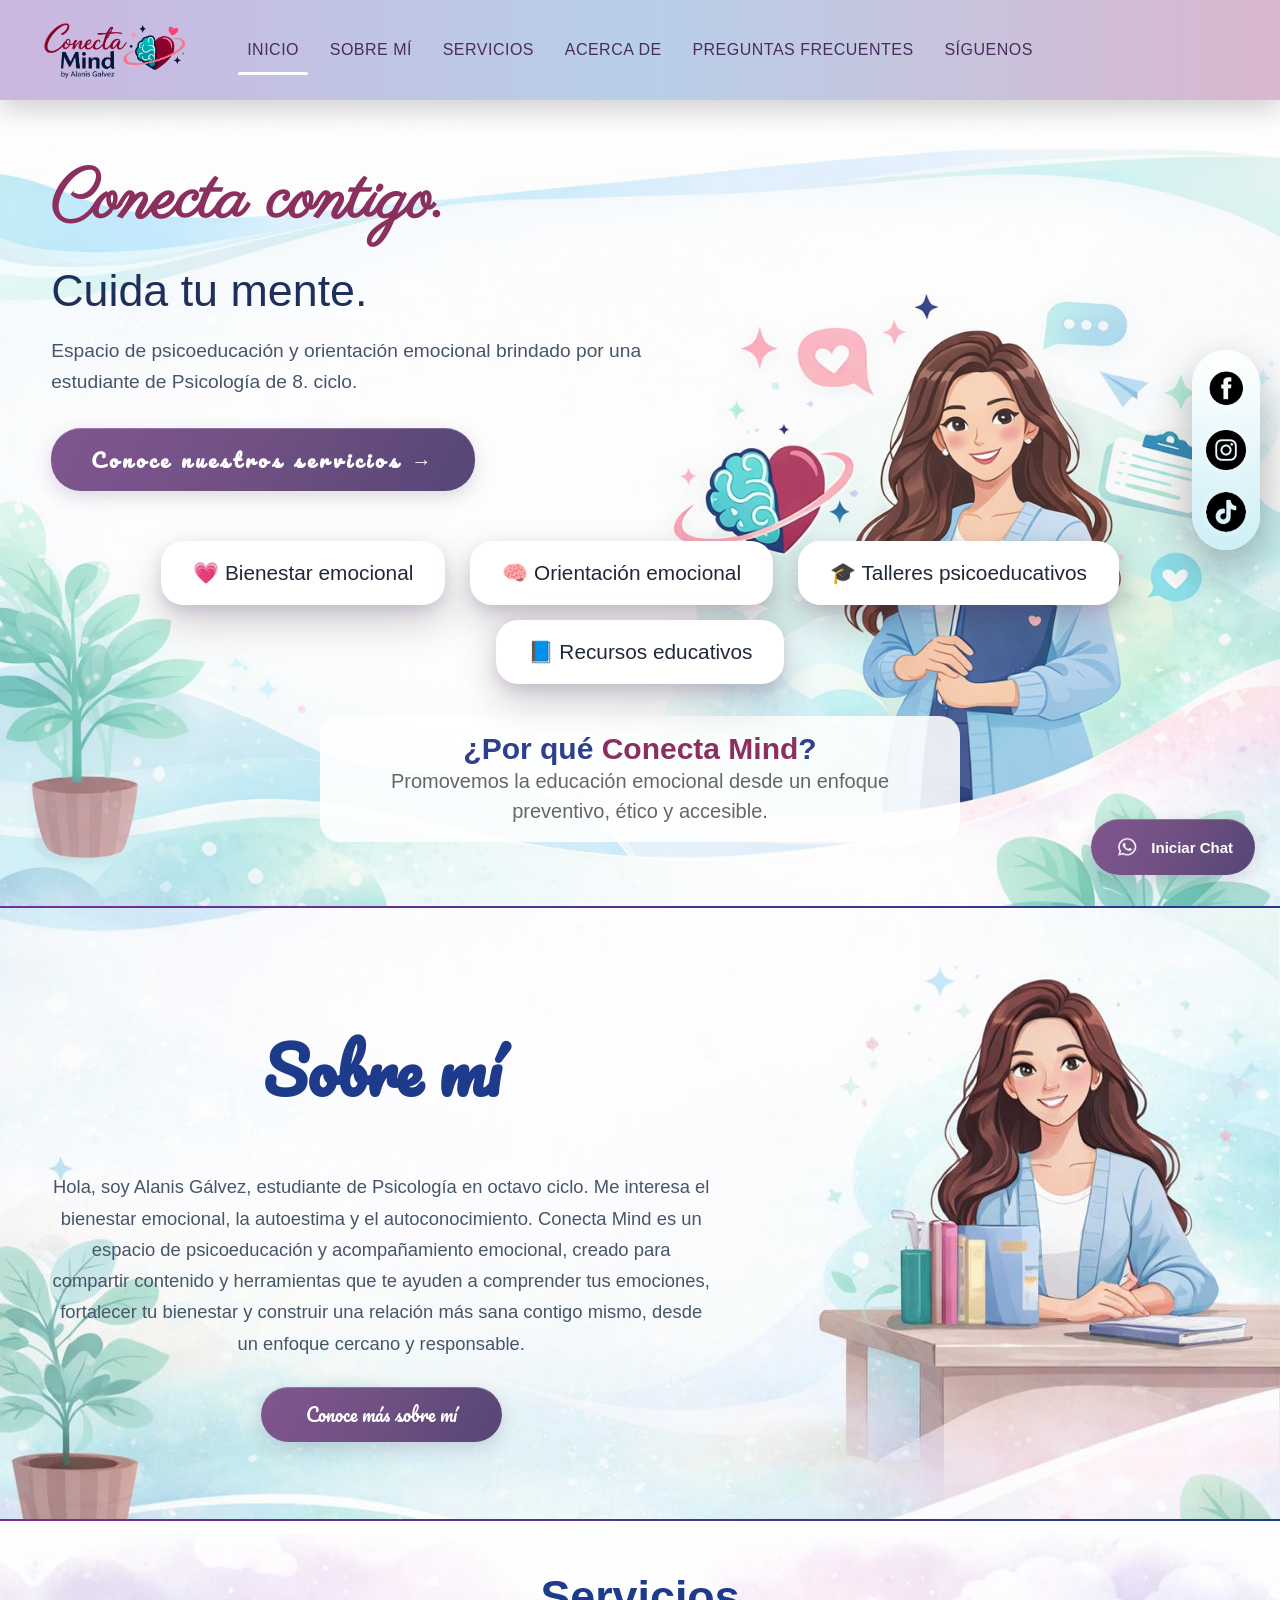
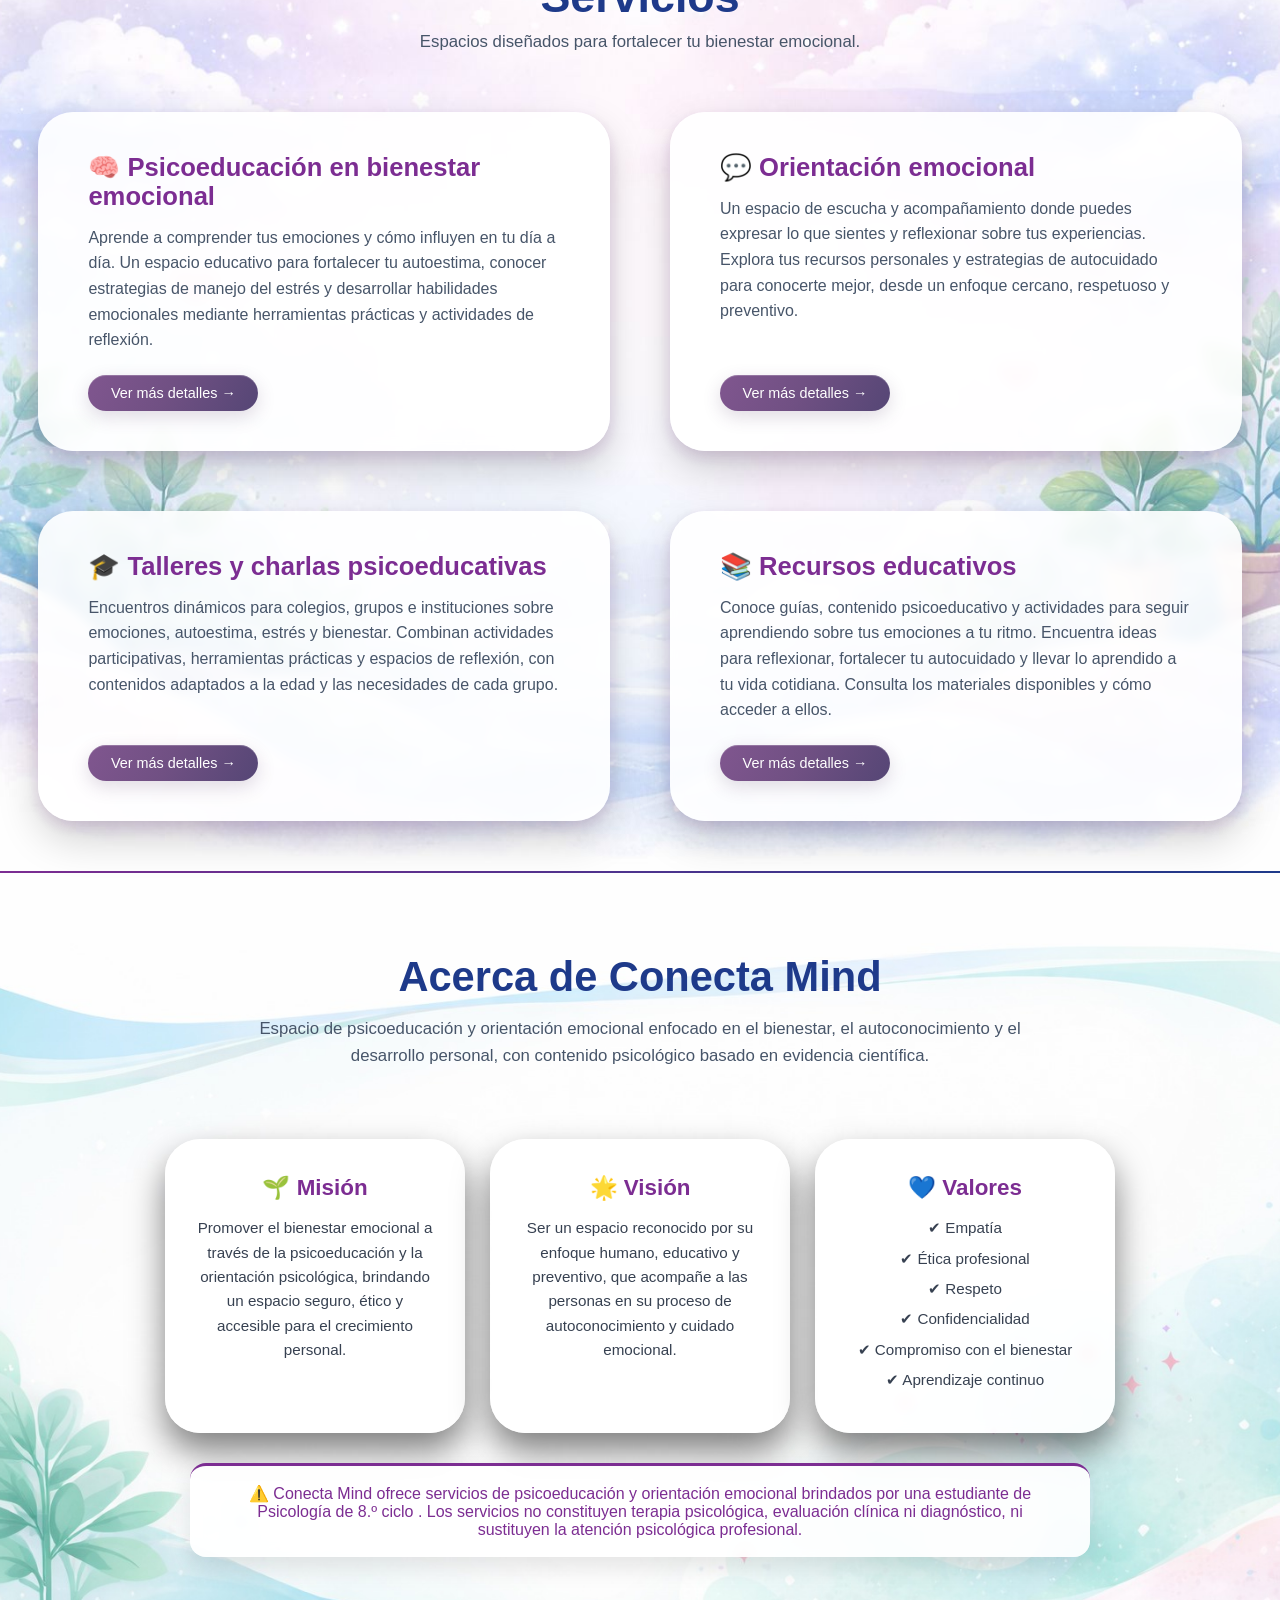
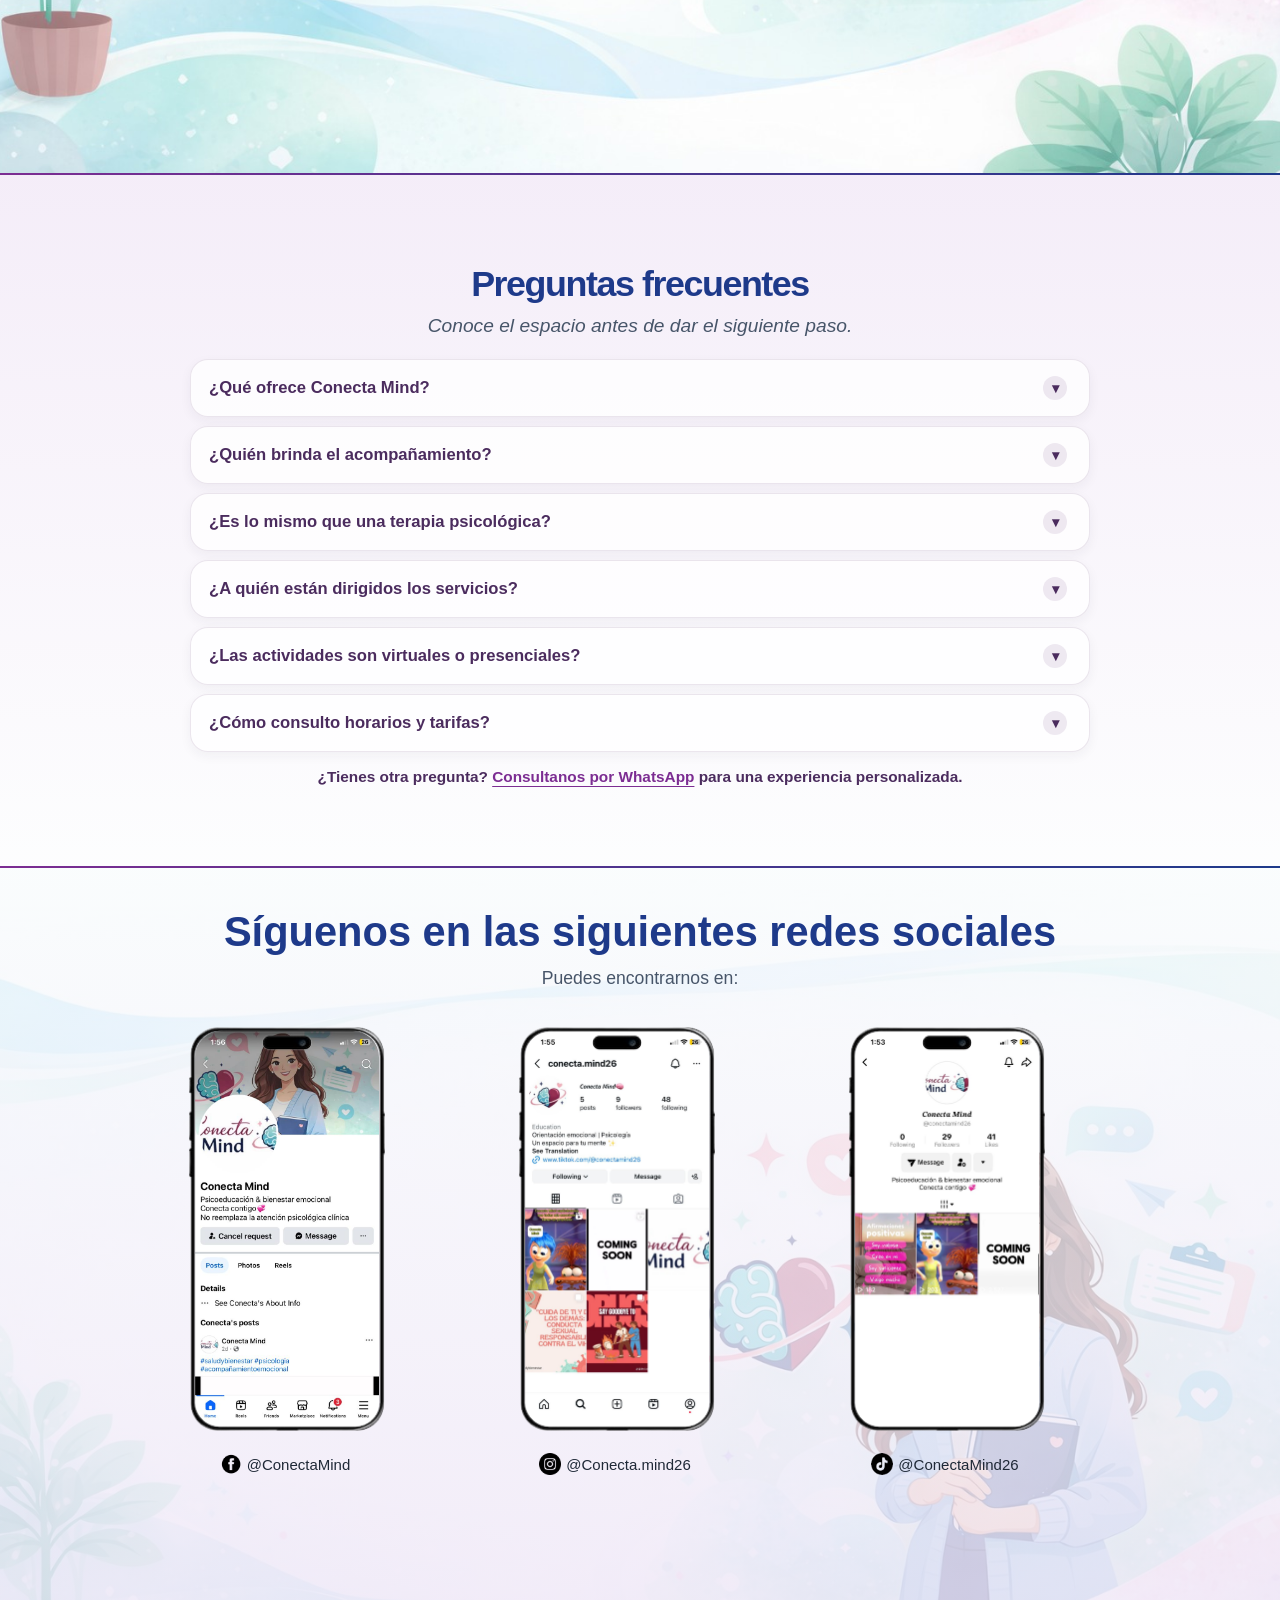
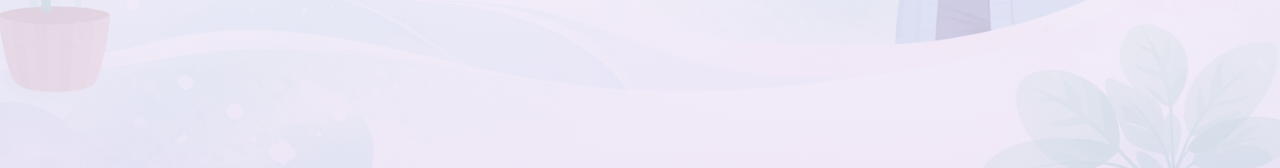
==== commit eefc8d79: "cambios diseño desk y resp." ====
--- a/index.html
+++ b/index.html
@@ -15,7 +15,7 @@
         <img src="assets/images/logo-transparente.png" class="logo-circle" alt="Conecta Mind">
     </div>
 
-    <button class="nav-toggle" type="button" aria-expantded="false" aria-controls="primary-navigation" aria-label="Abrir men&uacute;"><span aria-hidden="true">&#9776;</span> Men&uacute;</button>
+    <button class="nav-toggle" type="button" aria-expanded="false" aria-controls="primary-navigation" aria-label="Abrir men&uacute;"><span aria-hidden="true">&#9776;</span> Men&uacute;</button>
     <ul class="nav-center" id="primary-navigation">
         <li><a href="#inicio" class="nav-link">INICIO</a></li>  
         <li><a href="#sobre-mi" class="nav-link">SOBRE MÍ</a></li>
@@ -102,60 +102,33 @@
 
             <div class="servicio-card">
                 <h3>🧠 Psicoeducación en bienestar emocional</h3>
-                <p>
-                    Acompañamiento psicoeducativo para aprender a gestionar las emociones, fortalecer el bienestar 
-                    emocional y mejorar la calidad de vida.<br>
-                    Aquí tendrás:<br>
-                    💗Comprensión y manejo de las emociones<br>
-                    💗Estrategias para reducir el estrés y la ansiedad<br>
-                    💗Fortalecimiento de la autoestima<br>
-                    💗Desarrollo de habilidades emocionales
-                </p>
+                <p>Aprende a comprender tus emociones y cómo influyen en tu día a día. Un espacio educativo para fortalecer tu autoestima, conocer estrategias de manejo del estrés y desarrollar habilidades emocionales mediante herramientas prácticas y actividades de reflexión.</p>
                 <div class="servicio-acciones">
-                    <a href="servicios.html#psicoeducacion" class="servicio-boton">Más información →</a>
+                    <a href="servicios.html#servicios-inicio" class="servicio-boton">Ver más detalles →</a>
                 </div>
             </div>
 
             <div class="servicio-card">
                 <h3>💬 Orientación emocional</h3>
-                <p>
-                    Da el primer paso para conocer y gestionar tus emociones, fortaleciendo tu autocuidado.<br>
-                    En mis sesiones encontrarás:<br>
-                    💗 Un espacio seguro, confidencial y empático para expresar tus emociones libremente.<br>
-                    💗 Estrategias de autocuidado para manejar tus emociones de manera efectiva.<br>
-                    💗 Acompañamiento emocional donde te sentirás escuchado/a y comprendido/a.
-                </p>
+                <p>Un espacio de escucha y acompañamiento donde puedes expresar lo que sientes y reflexionar sobre tus experiencias. Explora tus recursos personales y estrategias de autocuidado para conocerte mejor, desde un enfoque cercano, respetuoso y preventivo.</p>
                 <div class="servicio-acciones">
-                    <a href="servicios.html#orientacion" class="servicio-boton">Más información →</a>
+                    <a href="servicios.html#servicios-inicio" class="servicio-boton">Ver más detalles →</a>
                 </div>
             </div>
 
             <div class="servicio-card">
                 <h3>🎓 Talleres y charlas psicoeducativas</h3>
-                <p>
-                    Dirigidos a colegios, academias, instituciones y público en general, con un enfoque dinámico y
-                    participativo.<br>
-                    En los talleres podrás:<br>
-                    💗 Participar en actividades dinámicas e interactivas sobre bienestar emocional.<br>
-                    💗 Reflexionar en un espacio de aprendizaje y crecimiento personal.<br>
-                    💗 Aprender técnicas para gestionar el estrés, la ansiedad y las emociones.<br>
-                    ✨ Se realizan talleres y charlas personalizadas, adaptadas a las necesidades del grupo o institución.
-                </p>
+                <p>Encuentros dinámicos para colegios, grupos e instituciones sobre emociones, autoestima, estrés y bienestar. Combinan actividades participativas, herramientas prácticas y espacios de reflexión, con contenidos adaptados a la edad y las necesidades de cada grupo.</p>
                 <div class="servicio-acciones">
-                    <a href="servicios.html#talleres" class="servicio-boton">Más información →</a>
+                    <a href="servicios.html#servicios-inicio" class="servicio-boton">Ver más detalles →</a>
                 </div>
             </div>
 
             <div class="servicio-card">
                 <h3>📚 Recursos educativos</h3>
-                <p>
-                    Accede a materiales diseñados para fortalecer tu bienestar emocional:<br>
-                    💗 Descarga guías en formato PDF.<br>
-                    💗 Accede a blogs y videos psicoeducativos.<br>
-                    💗 Herramientas prácticas para gestionar el estrés, la ansiedad y las emociones.
-                </p>
+                <p>Conoce guías, contenido psicoeducativo y actividades para seguir aprendiendo sobre tus emociones a tu ritmo. Encuentra ideas para reflexionar, fortalecer tu autocuidado y llevar lo aprendido a tu vida cotidiana. Consulta los materiales disponibles y cómo acceder a ellos.</p>
                 <div class="servicio-acciones">
-                    <a href="servicios.html" class="servicio-boton">Más información →</a>
+                    <a href="servicios.html#servicios-inicio" class="servicio-boton">Ver más detalles →</a>
                 </div>
             </div>
 
@@ -347,4 +320,4 @@
 </div>
 
 </body>
-</html>+</html>
--- a/assets/css/main.css
+++ b/assets/css/main.css
@@ -39,6 +39,8 @@
     z-index: 1000;
     backdrop-filter: blur(10px);
     margin-left: auto;
+    transform: translateY(0);
+    transition: transform 0.28s ease;
 }
 
 .logo-circle {
@@ -1316,17 +1318,19 @@
 
     backdrop-filter: blur(6px);
     transition: all 0.35s ease;
-    line-height: 20px !important;            /* 🔥 clave para centrar el icono */ 
+    line-height: 1 !important;
+    padding: 0 0 3px;
 }
 
 .navbar-servicios .back-arrow {
-    width: auto;
-    min-width: 60px;
-    padding: 0 14px;
-    border-radius: 18px;
-    font-size: 1rem;
-    white-space: nowrap;
-    line-height: 1.2 !important;
+    position: static;
+    font-size: 0;
+}
+
+.navbar-servicios .back-arrow::before {
+    content: "←";
+    font-size: 2.4rem;
+    line-height: 1;
 }
 
 /* Hover elegante */
@@ -1351,7 +1355,7 @@
 .nav-toggle { display: none; }
 .phone-preview { display: contents; }
 .close-modal { border: 0; background: transparent; }
-.whatsapp-float img { width: 28px; height: 28px; object-fit: contain; }
+.whatsapp-float img { width: 28px; height: 28px; object-fit: contain; filter: brightness(0) invert(1); }
 body.modal-open { overflow: hidden; }
 
 /* Layout adjustments apply only to tablets and phones. */
@@ -1359,13 +1363,13 @@
 
 :root { --header-height: 100px; --page-gutter: clamp(20px, 5vw, 80px); }
 html { scroll-padding-top: calc(var(--header-height) + 16px); }
-body { padding-top: 0; overflow-x: visible; }
+body { padding-top: var(--header-height); overflow-x: visible; }
 img { max-width: 100%; }
 section[id] { scroll-margin-top: 16px !important; }
 p { line-height: 1.65; }
 a, button { -webkit-tap-highlight-color: transparent; }
 a:focus-visible, button:focus-visible { outline: 3px solid #7c2d92; outline-offset: 5px; }
-.navbar { position: sticky; height: var(--header-height); padding: 10px var(--page-gutter); gap: 24px; }
+.navbar { position: fixed; top: 0; left: 0; height: var(--header-height); padding: 10px var(--page-gutter); gap: 24px; }
 .nav-left { flex-shrink: 0; }
 .logo-circle { display: block; object-fit: contain; margin: 0; }
 .servicios-logo img { width: clamp(138px, 24vw, 178px); max-height: 70px; }
@@ -1453,14 +1457,6 @@
     .whatsapp-float { right: max(16px, env(safe-area-inset-right)); bottom: max(16px, env(safe-area-inset-bottom)); width: 56px; height: 56px; padding: 14px; }
     .whatsapp-label { display: none; }
     .back-arrow { width: 48px; height: 48px; }
-    .navbar-servicios .back-arrow {
-        width: auto;
-        min-width: 0;
-        height: 36px;
-        padding: 0 6px;
-        font-size: .68rem;
-        border-radius: 10px;
-    }
 }
 @media (hover: none) {
     .mini-card:hover, .servicio-card:hover, .about-card:hover, .servicio-detalle:hover, .phone:hover, .btn-servicios:hover, .servicios-logo:hover img { transform: none; }
@@ -1567,6 +1563,7 @@
 
 /* Compact menu: large touch targets and a clear current section. */
 @media (max-width: 1200px) {
+    .navbar { position: fixed; top: 0; left: 0; }
     .navbar .nav-toggle { min-width: 86px; justify-content: center; }
     .navbar-servicios .nav-toggle { min-height: 38px; padding: 7px 10px; font-size: .86rem; }
     .nav-toggle span { display: inline-flex; align-items: center; justify-content: center; width: 24px; height: 24px; font-size: 24px; line-height: 1; }
@@ -1601,3 +1598,203 @@
     .navbar .nav-center .nav-link:not(.active):hover { background: rgba(255,255,255,.75); }
     .navbar .nav-link:focus-visible, .navbar .nav-toggle:focus-visible { outline: 2px solid #7c2d92; outline-offset: 2px; }
 }
+
+/* Keep the background composition bounded when the CSS viewport grows at low zoom. */
+.hero-bg, #sobre-mi {
+    position: relative;
+    isolation: isolate;
+    min-height: 0;
+    background: linear-gradient(135deg, #f5fafc, #fff 50%, #eef8f8);
+}
+.hero-bg::before, #sobre-mi::before {
+    content: "";
+    position: absolute;
+    z-index: -1;
+    top: 0;
+    bottom: 0;
+    left: 50%;
+    width: min(100%, 1600px);
+    transform: translateX(-50%);
+    background-position: right center;
+    background-size: cover;
+    background-repeat: no-repeat;
+    pointer-events: none;
+}
+.hero-bg::before { background-image: url("../images/fondotodo.png"); }
+#sobre-mi::before { background-image: url("../images/sobremi.png"); }
+.hero-bg { padding: clamp(48px, 5vw, 80px) clamp(20px, 4vw, 64px); }
+.hero-container { width: 100%; max-width: 1200px; }
+.hero-cards { max-width: 1280px; margin-inline: auto; }
+.hero-porque-texto { width: min(100%, 640px); margin: 32px auto 0; padding: 16px 24px; border-radius: 20px; background: rgba(255,255,255,.88); }
+.hero-porque-texto h3 { margin-top: 0; padding-top: 0; }
+#sobre-mi { padding: clamp(56px, 6vw, 96px) clamp(20px, 4vw, 64px); }
+#sobre-mi .section-content { padding: 0; }
+#sobre-mi .about-text { width: min(58%, 660px); }
+#sobre-mi .about-text h2, #sobre-mi .about-text p { margin-left: 0; }
+#sobre-mi .about-text p { max-width: none; line-height: 1.7; }
+#sobre-mi .btn-sobre-mi { margin: 28px auto 0; }
+@media (min-width: 1601px) {
+    .hero-bg::before, #sobre-mi::before {
+        mask-image: linear-gradient(90deg, transparent, #000 8%, #000 92%, transparent);
+    }
+}
+@media (max-width: 1100px) {
+    .hero-bg::before, #sobre-mi::before { opacity: .3; background-size: auto clamp(380px, 70vw, 640px); }
+    .hero-text, #sobre-mi .about-text { width: 100%; }
+}
+/* Fixed header has one explicit row at every breakpoint. */
+.navbar { position: fixed; top: 0; left: 0; }
+@media (min-width: 1201px) {
+    .navbar { grid-template-columns: minmax(140px, 1fr) auto minmax(140px, 1fr); gap: clamp(12px, 1vw, 24px); }
+    .navbar .nav-left { grid-column: 1; grid-row: 1; }
+    .navbar .nav-center { grid-column: 2; grid-row: 1; gap: clamp(4px, 1vw, 24px); }
+    .navbar .nav-link { padding-inline: clamp(6px, .7vw, 14px); font-size: 1rem; letter-spacing: .5px; }
+    .navbar .servicios-logo { grid-column: 3; grid-row: 1; justify-self: end; margin: 0; }
+}
+@media (max-width: 1200px) {
+    .navbar { display: grid; grid-template-columns: minmax(0, 1fr) auto; gap: 12px; padding-inline: clamp(12px, 3vw, 24px); }
+    .navbar .nav-left { grid-column: 1; grid-row: 1; }
+    .navbar .nav-toggle { display: inline-flex; grid-column: 2; grid-row: 1; margin: 0; min-height: 44px; }
+    .navbar-servicios { grid-template-columns: 44px minmax(0, 1fr) auto; gap: 8px; }
+    .navbar-servicios .nav-toggle { grid-column: 3; }
+    .navbar-servicios .servicios-logo { grid-column: 2; grid-row: 1; justify-self: center; margin: 0; min-width: 0; }
+    .navbar-servicios .servicios-logo img { width: clamp(108px, 20vw, 156px); max-width: 100%; max-height: 60px; }
+    .navbar-servicios .back-arrow { width: 44px; height: 44px; }
+    .navbar .nav-center { grid-column: 1 / -1; }
+}
+/* Services: quiet introduction and a complete educational resources section. */
+.servicios-portada {
+    padding: clamp(80px, 9vw, 120px) var(--page-gutter) 56px;
+    background: radial-gradient(ellipse at 90% 15%, #e7dcf2 0, transparent 52%), radial-gradient(ellipse at 5% 90%, #e2eff1 0, transparent 48%), #faf8fc;
+    text-align: center;
+}
+.servicios-portada-contenido { max-width: 1000px; margin: auto; }
+.servicios-eyebrow { color: #775389; font-size: .78rem; font-weight: 700; letter-spacing: .18em; margin-bottom: 22px; }
+.servicios-portada h1 { color: #4b2c5e; font-size: clamp(2.25rem, 5vw, 4.1rem); line-height: 1.15; letter-spacing: -.04em; font-weight: 600; }
+.servicios-portada h1 span { color: #80608d; }
+.servicios-intro { max-width: 620px; margin: 24px auto 32px; color: #596174; font-size: 1.08rem; line-height: 1.8; }
+.servicios-accesos { display: flex; flex-wrap: wrap; gap: 12px; justify-content: center; }
+.servicios-accesos a { display: inline-flex; align-items: center; gap: 16px; padding: 13px 18px; background: #ffffffbf; border: 1px solid #ded3e6; border-radius: 100px; text-decoration: none; color: #543762; font-size: .9rem; transition: background .2s ease, border-color .2s ease; }
+.servicios-accesos a:hover { background: #fff; border-color: #80608d; }
+
+.pagina-servicios .servicios-page-bg { gap: 32px; }
+.pagina-servicios .servicio-detalle { border: 1px solid #e4dce9; box-shadow: 0 8px 28px #4b2c5e0a; }
+.pagina-servicios .servicio-detalle:hover { transform: none; box-shadow: 0 8px 28px #4b2c5e0a; }
+.pagina-servicios .servicio-texto { line-height: 1.8; color: #50566a; }
+.pagina-servicios .servicio-detalle h2 { font-size: clamp(1.5rem, 2.6vw, 2rem); line-height: 1.25; }
+.recursos-lista { padding-left: 20px; margin: 22px 0; }
+.recursos-lista li + li { margin-top: 12px; }
+.recursos-nota { font-size: .9rem; margin-bottom: 20px; }
+.recursos-recordatorio { flex: 0 1 280px; padding: 32px 24px; border-radius: 24px; background: linear-gradient(145deg, #f0e9f6, #e9f3f3); color: #644675; text-align: center; }
+.recursos-simbolo { display: block; font-size: 3rem; margin-bottom: 16px; }
+.recursos-recordatorio p { line-height: 1.7; font-size: 1.2rem; margin-bottom: 24px; }
+.recursos-recordatorio > span:last-child { font-size: .8rem; }
+.pagina-servicios .servicio-boton { gap: 10px; }
+.servicios-cierre { text-align: center; padding: 48px var(--page-gutter) 40px; background: #eee8f3; }
+.servicios-cierre small { display: block; max-width: 660px; margin: 24px auto; line-height: 1.7; color: #60586a; }
+.servicios-volver { color: #543762; text-underline-offset: 4px; }
+.pagina-servicios a:focus-visible { outline: 3px solid #705083; outline-offset: 5px; }
+@media (max-width: 900px) {
+    .recursos-recordatorio { flex-basis: auto; }
+}
+@media (max-width: 600px) {
+    .servicios-accesos { display: none; }
+    .servicios-accesos a { justify-content: space-between; text-align: left; }
+    .servicios-portada { padding-top: 64px; }
+}
+
+/* Shared button palette across the home and services pages. */
+:root {
+    --button-background: linear-gradient(120deg, #80568f 0%, #705083 48%, #554675 100%);
+    --button-hover: linear-gradient(120deg, #71477f 0%, #604171 48%, #473860 100%);
+    --button-text: #fff;
+}
+body :is(.btn-servicios, .btn-sobre-mi, .servicio-boton, .nav-btn, .whatsapp-float, .back-arrow, .close-modal),
+body .servicios-accesos a,
+body .navbar .nav-toggle,
+body .navbar.menu-open .nav-toggle {
+    background: var(--button-background);
+    color: var(--button-text);
+    border-color: #795489;
+    box-shadow: inset 0 1px 0 rgba(255, 255, 255, .2), 0 6px 18px rgba(84, 55, 98, .18);
+}
+body :is(.btn-servicios, .btn-sobre-mi, .servicio-boton, .nav-btn, .whatsapp-float, .back-arrow, .close-modal):hover,
+body .servicios-accesos a:hover,
+body .navbar .nav-toggle:hover {
+    background: var(--button-hover);
+    color: var(--button-text);
+    border-color: #604171;
+    box-shadow: 0 8px 22px rgba(84, 55, 98, .22);
+}
+.close-modal { border-radius: 50%; }
+
+/* Services header and footer: airy surfaces with a shared violet accent. */
+.pagina-servicios .navbar { box-shadow: 0 4px 24px rgba(75, 44, 94, .1); border-bottom: 1px solid #ffffff70; }
+.servicios-portada { position: relative; isolation: isolate; overflow: hidden; padding-bottom: 64px; border-bottom: 1px solid #e3d8eb; background: radial-gradient(ellipse at 12% 20%, #e4d7ed 0, transparent 45%), radial-gradient(ellipse at 88% 80%, #e1e8f4 0, transparent 42%), linear-gradient(135deg, #fcf9fd, #f3edf7 60%, #f7f5fa); }
+.servicios-portada::before, .servicios-portada::after { content: ''; position: absolute; z-index: -1; width: clamp(240px, 30vw, 440px); aspect-ratio: 1; border: 1px solid #b9a2c633; border-radius: 50%; pointer-events: none; }
+.servicios-portada::before { top: -160px; right: -100px; box-shadow: 0 0 0 36px #b9a2c60a, 0 0 0 72px #b9a2c608; }
+.servicios-portada::after { bottom: -220px; left: -130px; box-shadow: 0 0 0 48px #b9a2c60a; }
+.servicios-eyebrow > span { font-size: 1rem; }
+.servicios-portada h1 { font-weight: 650; }
+.servicios-portada h1 span { display: inline-block; margin-top: 10px; color: #795489; }
+.servicios-portada .servicios-intro { margin-bottom: 34px; }
+
+
+.servicios-cierre { padding: 56px var(--page-gutter) 24px; background: linear-gradient(145deg, #f5eff9, #eee7f3 55%, #e8edf6); border-top: 1px solid #ded3e8; text-align: left; }
+.servicios-footer-contenido { max-width: 1150px; margin: auto; }
+
+
+
+
+
+.servicios-footer-info { display: flex; align-items: center; justify-content: space-between; gap: 32px; padding: 36px 4px; }
+.servicios-footer-marca { display: flex; flex-direction: column; align-items: flex-start; gap: 8px; text-decoration: none; color: #665d70; font-size: .85rem; }
+.servicios-footer-marca img { width: 150px; height: auto; }
+.servicios-footer-links { display: flex; flex-wrap: wrap; gap: 16px 28px; }
+.servicios-footer-links a { color: #604171; text-decoration: none; font-size: .9rem; }
+.servicios-footer-links a:hover { text-decoration: underline; text-underline-offset: 5px; }
+.servicios-footer-base { display: flex; align-items: center; justify-content: space-between; gap: 32px; padding-top: 22px; border-top: 1px solid #d9cde2; }
+.servicios-footer-base small { margin: 0; max-width: 660px; font-size: .78rem; }
+.servicios-footer-base .servicios-volver { flex-shrink: 0; font-size: .85rem; }
+#servicios-inicio { scroll-margin-top: var(--header-height); }
+@media (max-width: 900px) {
+
+
+    .servicios-footer-info { align-items: flex-start; }
+    .servicios-footer-links { flex-direction: column; gap: 16px; }
+}
+@media (max-width: 600px) {
+    .servicios-portada { padding-bottom: 40px; }
+
+
+    .servicios-cierre { padding-top: 32px; }
+
+    .servicios-footer-info, .servicios-footer-base { flex-direction: column; align-items: flex-start; gap: 24px; }
+    .servicios-footer-links { flex-direction: row; gap: 16px 22px; }
+}
+
+/* Direct enquiries on each service, with a compact footer. */
+.pagina-servicios .servicio-consulta { margin-top: 24px; padding: 13px 22px; border-radius: 100px; line-height: 1.5; text-align: center; }
+.servicios-cierre { padding-top: 12px; }
+.servicios-footer-info { padding: 28px 4px; }
+.servicios-footer-links { align-items: center; }
+.servicios-footer-links a { padding: 6px 0; }
+@media (max-width: 600px) {
+    .pagina-servicios .servicio-consulta { width: 100%; }
+    .servicios-cierre { padding-top: 0; }
+    .servicios-footer-info { align-items: center; text-align: center; }
+    .servicios-footer-marca { align-items: center; }
+    .servicios-footer-links { justify-content: center; }
+    .servicios-footer-base { align-items: center; text-align: center; gap: 16px; }
+}
+
+/* Social profiles in the services footer. */
+.servicios-footer-info { flex-wrap: wrap; }
+.servicios-footer-redes > p { color: #604171; font-size: .85rem; font-weight: 600; margin-bottom: 12px; }
+.servicios-footer-redes nav { display: flex; flex-wrap: wrap; gap: 10px; }
+.servicios-footer-redes a { display: inline-flex; align-items: center; gap: 8px; min-height: 44px; padding: 10px 12px; border: 1px solid #d9cde2; border-radius: 100px; background: #ffffff9c; color: #543762; text-decoration: none; font-size: .8rem; transition: background .2s ease, border-color .2s ease; }
+.servicios-footer-redes a:hover { background: #fff; border-color: #9976ab; }
+.servicios-footer-redes img { display: block; object-fit: contain; }
+@media (max-width: 600px) {
+    .servicios-footer-redes nav { justify-content: center; }
+}
